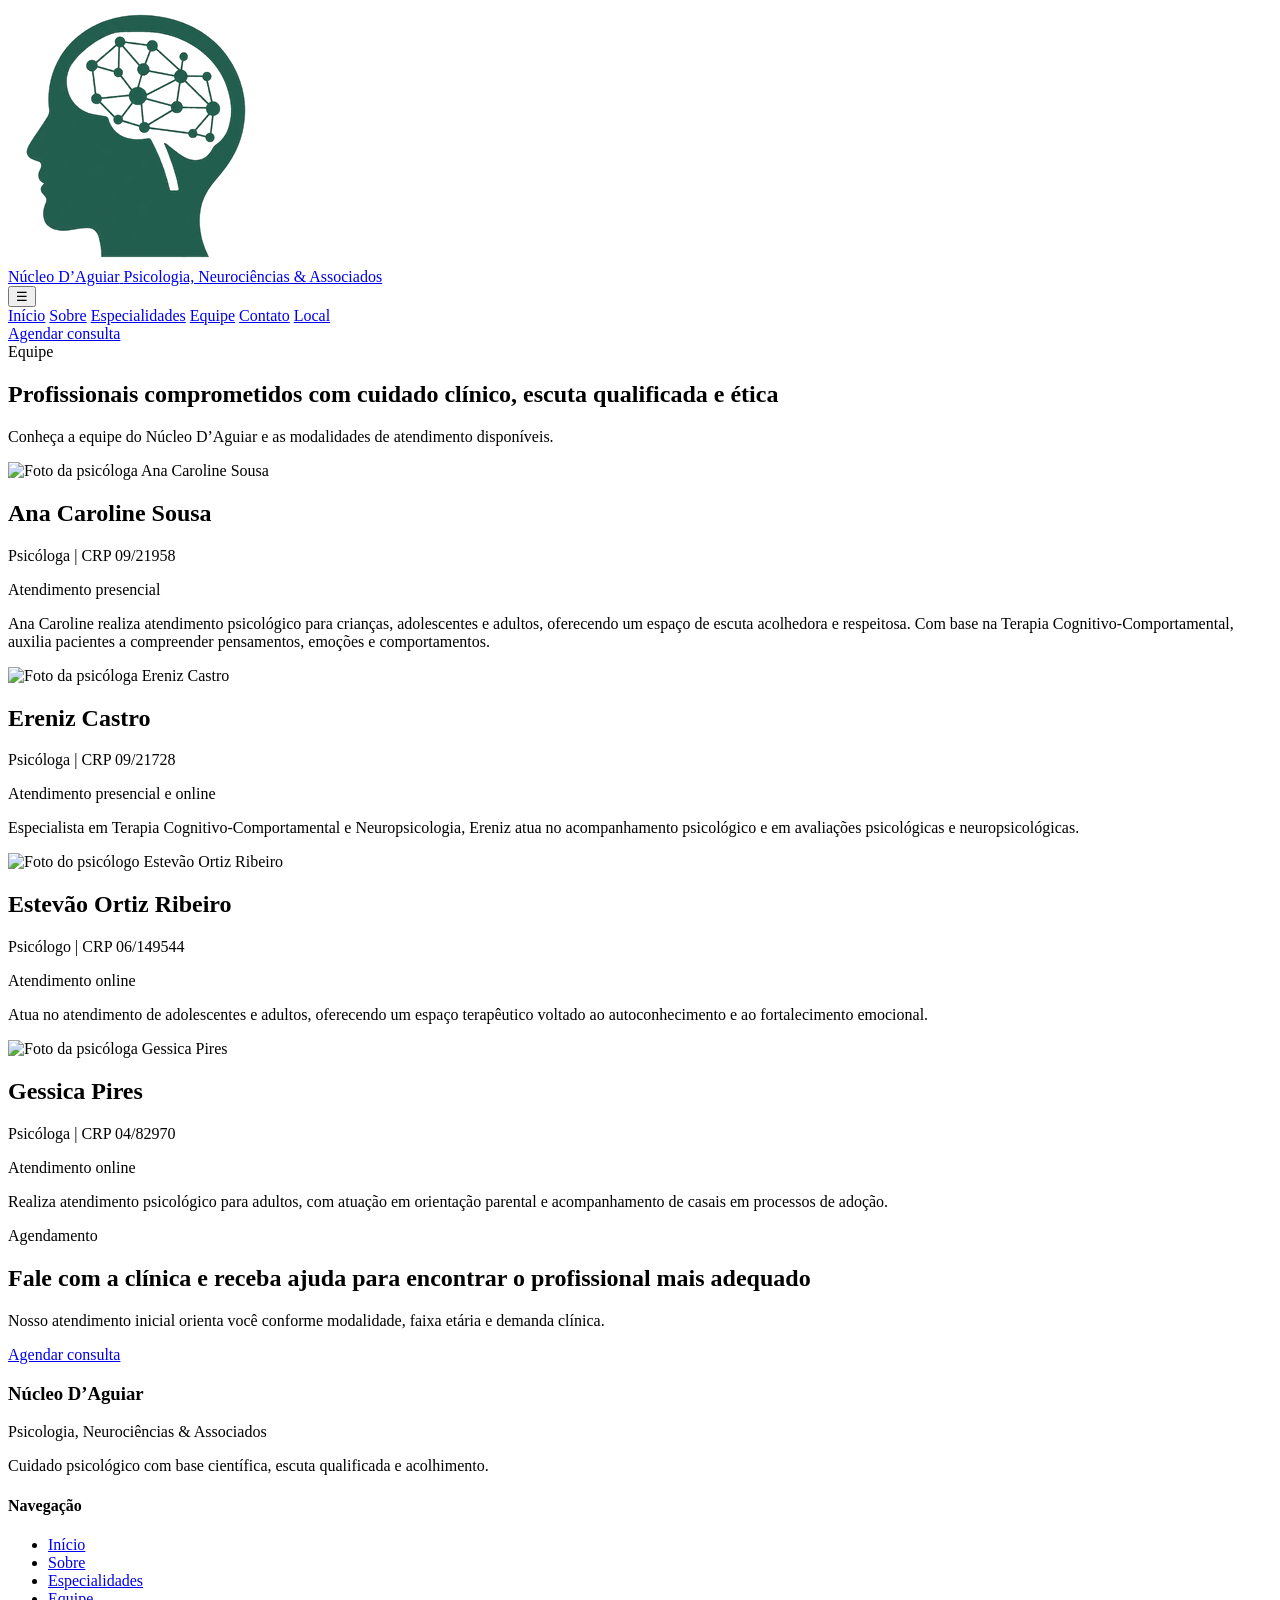
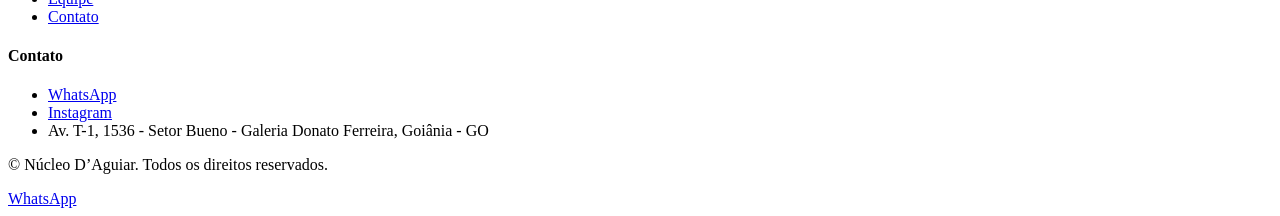
==== equipe.html @ 4cb81796 "Update equipe.html" ====
<!DOCTYPE html>
<html lang="pt-BR">
<head>
  <meta charset="UTF-8" />
  <meta name="viewport" content="width=device-width, initial-scale=1.0" />

  <title>Equipe | Núcleo D’Aguiar</title>
  <meta name="description" content="Conheça a equipe do Núcleo D’Aguiar: psicólogos com atendimento presencial e online em Goiânia." />
  <meta name="keywords" content="equipe psicologia Goiânia, psicólogos em Goiânia, psicóloga em Goiânia, atendimento psicológico presencial e online, Núcleo D’Aguiar" />
  <meta name="author" content="Núcleo D’Aguiar" />
  <meta name="robots" content="index, follow" />
  <meta name="theme-color" content="#1F4A43" />

  <link rel="canonical" href="https://nucleodaguiar.github.io/nucleo-daguiar-site/equipe.html" />

  <link rel="preconnect" href="https://fonts.googleapis.com" />
  <link rel="preconnect" href="https://fonts.gstatic.com" crossorigin />
  <link href="https://fonts.googleapis.com/css2?family=Cormorant+Garamond:wght@500;600;700&family=Inter:wght@300;400;500;600;700&display=swap" rel="stylesheet" />
  <link rel="stylesheet" href="assets/css/style.css" />

  <!-- Favicon principal -->
  <link rel="icon" href="favicon.ico" sizes="any" />
  <link rel="icon" type="image/png" sizes="32x32" href="assets/img/favicon_32.png" />
  <link rel="icon" type="image/png" sizes="16x16" href="assets/img/favicon_16.png" />
  <link rel="apple-touch-icon" href="assets/img/favicon_128.png" />

  <!-- Open Graph -->
  <meta property="og:type" content="website" />
  <meta property="og:title" content="Equipe | Núcleo D’Aguiar" />
  <meta property="og:description" content="Conheça a equipe do Núcleo D’Aguiar: psicólogos com atendimento presencial e online em Goiânia." />
  <meta property="og:url" content="https://nucleodaguiar.github.io/nucleo-daguiar-site/equipe.html" />
  <meta property="og:image" content="https://nucleodaguiar.github.io/nucleo-daguiar-site/assets/img/icone_header_256.png" />
  <meta property="og:locale" content="pt_BR" />

  <!-- Twitter -->
  <meta name="twitter:card" content="summary_large_image" />
  <meta name="twitter:title" content="Equipe | Núcleo D’Aguiar" />
  <meta name="twitter:description" content="Conheça a equipe do Núcleo D’Aguiar: psicólogos com atendimento presencial e online em Goiânia." />
  <meta name="twitter:image" content="https://nucleodaguiar.github.io/nucleo-daguiar-site/assets/img/icone_header_256.png" />
</head>
<body>
  <header class="site-header">
    <div class="container header-wrap">
      <a href="index.html" class="brand" aria-label="Página inicial do Núcleo D’Aguiar">
        <img src="assets/img/icone_header_256.png" alt="Ícone Núcleo D’Aguiar" class="brand-icon" />
        <div class="brand-text">
          <span class="brand-title">Núcleo D’Aguiar</span>
          <span class="brand-subtitle">Psicologia, Neurociências & Associados</span>
        </div>
      </a>

      <button class="menu-toggle" aria-label="Abrir menu" aria-expanded="false" aria-controls="menu-principal">☰</button>

      <nav class="main-nav" id="menu-principal">
        <a href="index.html">Início</a>
        <a href="sobre.html">Sobre</a>
        <a href="especialidades.html">Especialidades</a>
        <a href="equipe.html" class="active">Equipe</a>
        <a href="contato.html">Contato</a>
        <a href="local.html">Local</a>
      </nav>

      <a href="https://wa.me/5562991787997" target="_blank" rel="noopener noreferrer" class="btn btn-primary desktop-cta">Agendar consulta</a>
    </div>
  </header>

  <main>
    <section class="page-hero">
      <div class="container fade-up">
        <span class="eyebrow">Equipe</span>
        <h1>Profissionais comprometidos com cuidado clínico, escuta qualificada e ética</h1>
        <p>Conheça a equipe do Núcleo D’Aguiar e as modalidades de atendimento disponíveis.</p>
      </div>
    </section>

    <section class="page-section">
      <div class="container">
        <div class="cards-grid cards-2 team-full-grid fade-up">

          <article class="team-card">
            <img src="assets/img/ana-caroline.jpg" alt="Foto da psicóloga Ana Caroline Sousa" />
            <div class="team-card-content">
              <h2>Ana Caroline Sousa</h2>
              <p class="team-meta">Psicóloga | CRP 09/21958</p>
              <p class="team-badge">Atendimento presencial</p>
              <p>
                Ana Caroline realiza atendimento psicológico para crianças, adolescentes e adultos, oferecendo
                um espaço de escuta acolhedora e respeitosa. Com base na Terapia Cognitivo-Comportamental,
                auxilia pacientes a compreender pensamentos, emoções e comportamentos.
              </p>
            </div>
          </article>

          <article class="team-card">
            <img src="assets/img/ereniz.jpg" alt="Foto da psicóloga Ereniz Castro" />
            <div class="team-card-content">
              <h2>Ereniz Castro</h2>
              <p class="team-meta">Psicóloga | CRP 09/21728</p>
              <p class="team-badge">Atendimento presencial e online</p>
              <p>
                Especialista em Terapia Cognitivo-Comportamental e Neuropsicologia, Ereniz atua
                no acompanhamento psicológico e em avaliações psicológicas e neuropsicológicas.
              </p>
            </div>
          </article>

          <article class="team-card">
            <img src="assets/img/estevao.jpg" alt="Foto do psicólogo Estevão Ortiz Ribeiro" />
            <div class="team-card-content">
              <h2>Estevão Ortiz Ribeiro</h2>
              <p class="team-meta">Psicólogo | CRP 06/149544</p>
              <p class="team-badge">Atendimento online</p>
              <p>
                Atua no atendimento de adolescentes e adultos, oferecendo um espaço terapêutico
                voltado ao autoconhecimento e ao fortalecimento emocional.
              </p>
            </div>
          </article>

          <article class="team-card">
            <img src="assets/img/gessica.jpg" alt="Foto da psicóloga Gessica Pires" />
            <div class="team-card-content">
              <h2>Gessica Pires</h2>
              <p class="team-meta">Psicóloga | CRP 04/82970</p>
              <p class="team-badge">Atendimento online</p>
              <p>
                Realiza atendimento psicológico para adultos, com atuação em orientação parental
                e acompanhamento de casais em processos de adoção.
              </p>
            </div>
          </article>

        </div>
      </div>
    </section>

    <section class="cta-section">
      <div class="container cta-box fade-up">
        <div>
          <span class="eyebrow">Agendamento</span>
          <h2>Fale com a clínica e receba ajuda para encontrar o profissional mais adequado</h2>
          <p>Nosso atendimento inicial orienta você conforme modalidade, faixa etária e demanda clínica.</p>
        </div>
        <a href="https://wa.me/5562991787997" target="_blank" rel="noopener noreferrer" class="btn btn-primary">Agendar consulta</a>
      </div>
    </section>
  </main>

  <footer class="site-footer">
    <div class="container footer-grid">
      <div>
        <h3>Núcleo D’Aguiar</h3>
        <p>Psicologia, Neurociências & Associados</p>
        <p>Cuidado psicológico com base científica, escuta qualificada e acolhimento.</p>
      </div>

      <div>
        <h4>Navegação</h4>
        <ul>
          <li><a href="index.html">Início</a></li>
          <li><a href="sobre.html">Sobre</a></li>
          <li><a href="especialidades.html">Especialidades</a></li>
          <li><a href="equipe.html">Equipe</a></li>
          <li><a href="contato.html">Contato</a></li>
        </ul>
      </div>

      <div>
        <h4>Contato</h4>
        <ul>
          <li><a href="https://wa.me/5562991787997" target="_blank" rel="noopener noreferrer">WhatsApp</a></li>
          <li><a href="https://instagram.com/nucleo.daguiar" target="_blank" rel="noopener noreferrer">Instagram</a></li>
          <li>Av. T-1, 1536 - Setor Bueno - Galeria Donato Ferreira, Goiânia - GO</li>
        </ul>
      </div>
    </div>

    <div class="container footer-bottom">
      <p>© Núcleo D’Aguiar. Todos os direitos reservados.</p>
    </div>
  </footer>

  <a href="https://wa.me/5562991787997" target="_blank" rel="noopener noreferrer" class="floating-whatsapp" aria-label="Falar no WhatsApp">WhatsApp</a>

  <script src="assets/js/script.js"></script>
</body>
</html>
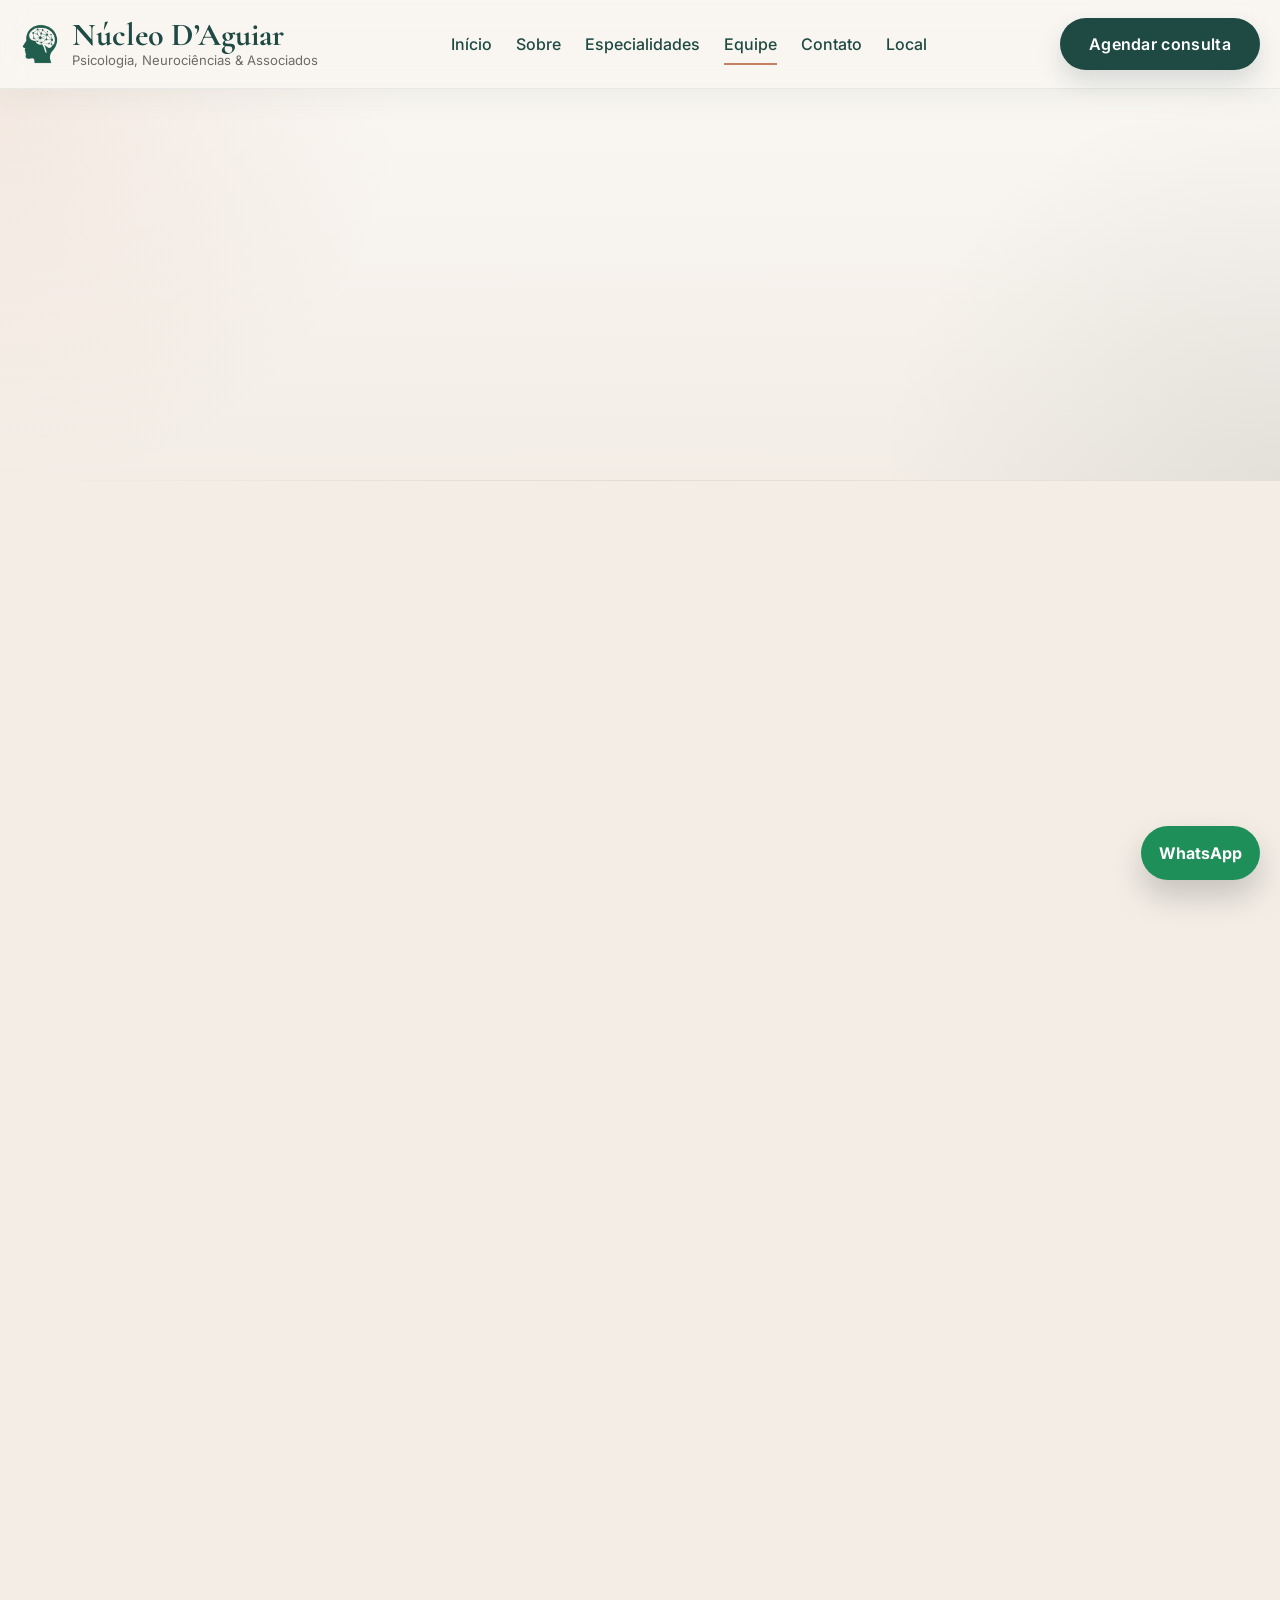
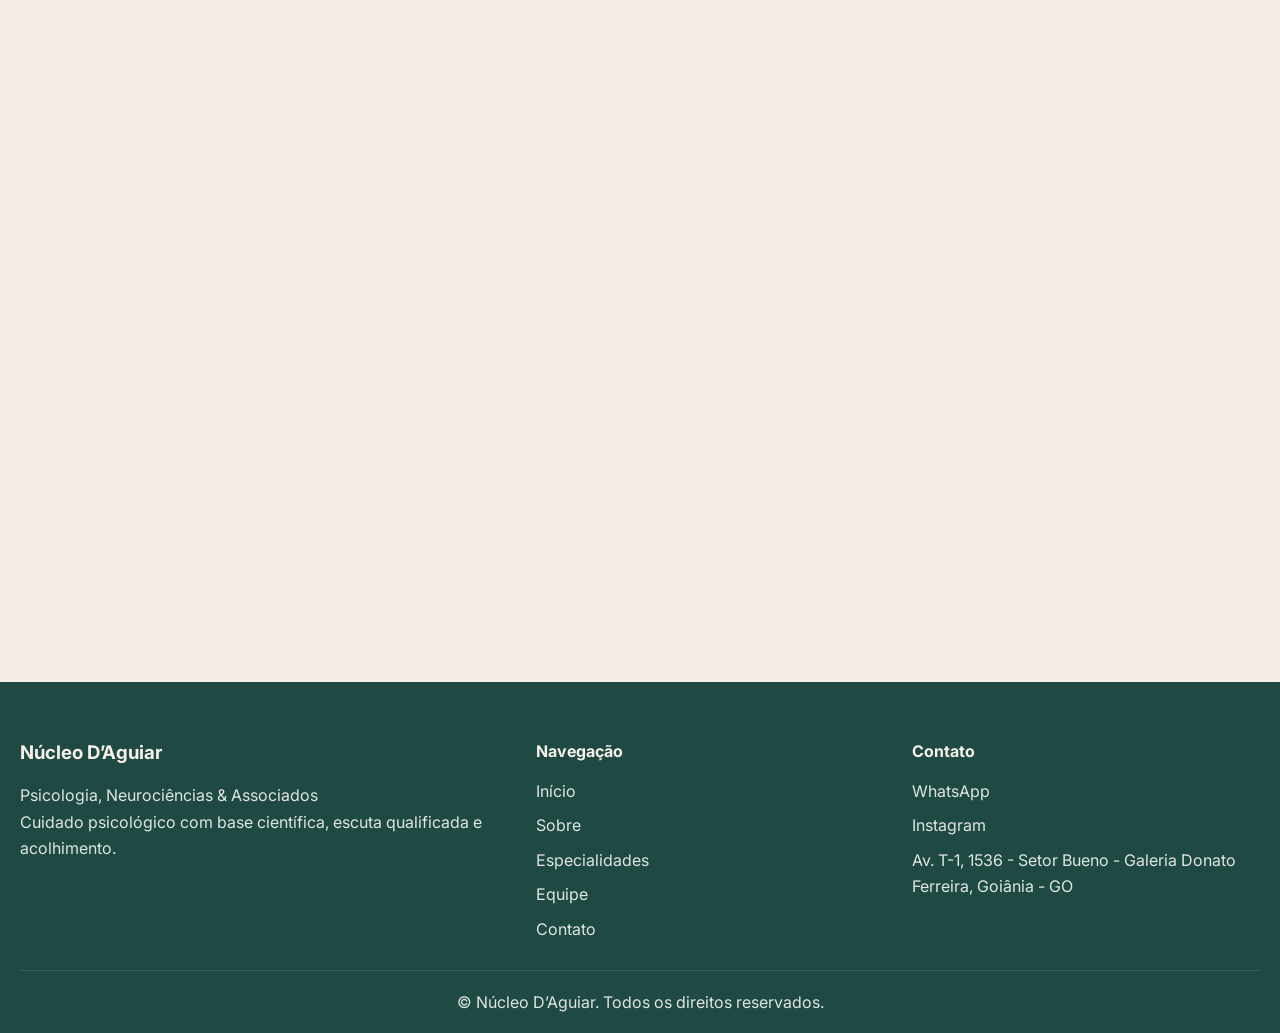
==== commit f5259448: "Update equipe.html" ====
--- a/equipe.html
+++ b/equipe.html
@@ -1,11 +1,12 @@
 <!DOCTYPE html>
 <html lang="pt-BR">
+
 <head>
   <meta charset="UTF-8" />
   <meta name="viewport" content="width=device-width, initial-scale=1.0" />
 
-  <title>Equipe | Núcleo D’Aguiar</title>
-  <meta name="description" content="Conheça a equipe do Núcleo D’Aguiar: psicólogos com atendimento presencial e online em Goiânia." />
+  <title>Equipe | Núcleo D’Aguiar – Psicologia em Goiânia</title>
+  <meta name="description" content="Conheça a equipe do Núcleo D’Aguiar: psicólogos com atendimento presencial e online em Goiânia, com cuidado clínico, escuta qualificada e base em evidências." />
   <meta name="keywords" content="equipe psicologia Goiânia, psicólogos em Goiânia, psicóloga em Goiânia, atendimento psicológico presencial e online, Núcleo D’Aguiar" />
   <meta name="author" content="Núcleo D’Aguiar" />
   <meta name="robots" content="index, follow" />
@@ -18,27 +19,317 @@
   <link href="https://fonts.googleapis.com/css2?family=Cormorant+Garamond:wght@500;600;700&family=Inter:wght@300;400;500;600;700&display=swap" rel="stylesheet" />
   <link rel="stylesheet" href="assets/css/style.css" />
 
-  <!-- Favicon principal -->
-  <link rel="icon" href="favicon.ico" sizes="any" />
-  <link rel="icon" type="image/png" sizes="32x32" href="assets/img/favicon_32.png" />
-  <link rel="icon" type="image/png" sizes="16x16" href="assets/img/favicon_16.png" />
-  <link rel="apple-touch-icon" href="assets/img/favicon_128.png" />
-
-  <!-- Open Graph -->
+  <link rel="icon" href="./favicon.ico" sizes="any" />
+  <link rel="icon" type="image/png" sizes="16x16" href="./assets/img/favicon_16.png" />
+  <link rel="icon" type="image/png" sizes="32x32" href="./assets/img/favicon_32.png" />
+  <link rel="apple-touch-icon" sizes="128x128" href="./assets/img/favicon_128.png" />
+
   <meta property="og:type" content="website" />
-  <meta property="og:title" content="Equipe | Núcleo D’Aguiar" />
-  <meta property="og:description" content="Conheça a equipe do Núcleo D’Aguiar: psicólogos com atendimento presencial e online em Goiânia." />
+  <meta property="og:locale" content="pt_BR" />
+  <meta property="og:site_name" content="Núcleo D’Aguiar" />
+  <meta property="og:title" content="Equipe | Núcleo D’Aguiar – Psicologia em Goiânia" />
+  <meta property="og:description" content="Conheça a equipe do Núcleo D’Aguiar e as modalidades de atendimento disponíveis em Goiânia." />
   <meta property="og:url" content="https://nucleodaguiar.github.io/nucleo-daguiar-site/equipe.html" />
   <meta property="og:image" content="https://nucleodaguiar.github.io/nucleo-daguiar-site/assets/img/icone_header_256.png" />
-  <meta property="og:locale" content="pt_BR" />
-
-  <!-- Twitter -->
+
   <meta name="twitter:card" content="summary_large_image" />
-  <meta name="twitter:title" content="Equipe | Núcleo D’Aguiar" />
-  <meta name="twitter:description" content="Conheça a equipe do Núcleo D’Aguiar: psicólogos com atendimento presencial e online em Goiânia." />
+  <meta name="twitter:title" content="Equipe | Núcleo D’Aguiar – Psicologia em Goiânia" />
+  <meta name="twitter:description" content="Conheça a equipe do Núcleo D’Aguiar e as modalidades de atendimento disponíveis." />
   <meta name="twitter:image" content="https://nucleodaguiar.github.io/nucleo-daguiar-site/assets/img/icone_header_256.png" />
+
+  <style>
+    .page-equipe .page-hero {
+      position: relative;
+      padding: 78px 0 38px;
+      background:
+        radial-gradient(circle at top left, rgba(196, 130, 98, 0.11) 0%, rgba(196, 130, 98, 0) 30%),
+        radial-gradient(circle at bottom right, rgba(31, 74, 67, 0.08) 0%, rgba(31, 74, 67, 0) 30%),
+        linear-gradient(180deg, rgba(250, 247, 243, 0.95), rgba(243, 237, 230, 0));
+      overflow: hidden;
+      text-align: center;
+    }
+
+    .page-equipe .page-hero::after {
+      content: "";
+      position: absolute;
+      inset: auto 0 0 0;
+      height: 1px;
+      background: linear-gradient(90deg, rgba(31, 74, 67, 0), rgba(31, 74, 67, 0.1), rgba(31, 74, 67, 0));
+    }
+
+    .page-equipe .page-hero .container {
+      max-width: 1180px;
+      position: relative;
+      z-index: 1;
+    }
+
+    .page-equipe .page-hero .eyebrow {
+      margin-bottom: 14px;
+    }
+
+    .hero-title {
+      max-width: 1140px;
+      margin: 0 auto 16px;
+      font-family: "Cormorant Garamond", serif;
+      font-size: clamp(42px, 4.3vw, 66px);
+      line-height: 1.08;
+      letter-spacing: -0.03em;
+      text-align: center;
+      color: #264f47;
+      text-wrap: balance;
+    }
+
+    .page-equipe .page-hero p {
+      max-width: 760px;
+      margin: 0 auto;
+      font-size: 18px;
+      line-height: 1.75;
+      color: rgba(47, 47, 47, 0.82);
+    }
+
+    .team-intro {
+      max-width: 900px;
+      margin: 0 auto 36px;
+      text-align: center;
+    }
+
+    .team-intro p {
+      color: #6f6a64;
+      line-height: 1.8;
+    }
+
+    .team-full-grid {
+      gap: 26px;
+    }
+
+    .page-equipe .team-card {
+      display: grid;
+      grid-template-columns: 260px 1fr;
+      min-height: 100%;
+      overflow: hidden;
+      background: linear-gradient(180deg, rgba(255, 255, 255, 0.985) 0%, rgba(248, 244, 238, 0.985) 100%);
+      border: 1px solid rgba(31, 74, 67, 0.10);
+      border-radius: 28px;
+      box-shadow: 0 18px 42px rgba(31, 74, 67, 0.08);
+      transition:
+        transform 0.34s ease,
+        box-shadow 0.34s ease,
+        border-color 0.34s ease;
+    }
+
+    .page-equipe .team-card:hover {
+      transform: translateY(-6px);
+      box-shadow: 0 26px 56px rgba(31, 74, 67, 0.12);
+      border-color: rgba(31, 74, 67, 0.16);
+    }
+
+    .page-equipe .team-card img {
+      width: 100%;
+      height: 100%;
+      min-height: 100%;
+      object-fit: cover;
+      background: #e9e1d9;
+    }
+
+    .page-equipe .team-card-content {
+      position: relative;
+      display: flex;
+      flex-direction: column;
+      justify-content: center;
+      padding: 34px 30px;
+      text-align: left;
+    }
+
+    .page-equipe .team-card-content::before {
+      content: "";
+      position: absolute;
+      top: 0;
+      left: 24px;
+      right: 24px;
+      height: 1px;
+      background: linear-gradient(90deg, rgba(196, 130, 98, 0), rgba(196, 130, 98, 0.42), rgba(196, 130, 98, 0));
+    }
+
+    .page-equipe .team-card-content h2 {
+      margin-bottom: 8px;
+      font-family: "Cormorant Garamond", serif;
+      font-size: clamp(2rem, 2.5vw, 2.6rem);
+      line-height: 1.05;
+      letter-spacing: -0.02em;
+      color: #264f47;
+    }
+
+    .page-equipe .team-meta {
+      margin-bottom: 14px;
+      color: #264f47;
+      font-size: 1rem;
+      font-weight: 700;
+    }
+
+    .page-equipe .team-badge {
+      display: inline-flex;
+      align-items: center;
+      width: fit-content;
+      margin-bottom: 18px;
+      padding: 10px 16px;
+      border-radius: 999px;
+      background: rgba(196, 130, 98, 0.12);
+      color: #c48262;
+      font-size: 0.92rem;
+      font-weight: 700;
+    }
+
+    .page-equipe .team-card-content p:last-child {
+      margin-bottom: 0;
+      color: #554f49;
+      line-height: 1.85;
+    }
+
+    .team-cta-note {
+      max-width: 820px;
+      margin: 28px auto 0;
+      padding: 16px 18px;
+      background: rgba(255, 255, 255, 0.72);
+      border: 1px solid rgba(31, 74, 67, 0.08);
+      border-radius: 18px;
+      color: #6b655f;
+      font-size: 15px;
+      line-height: 1.75;
+      text-align: center;
+      box-shadow: 0 10px 24px rgba(31, 74, 67, 0.05);
+    }
+
+    .cta-premium {
+      max-width: 940px;
+      margin: 0 auto;
+      padding: clamp(28px, 4vw, 44px);
+      background: linear-gradient(135deg, rgba(255, 255, 255, 0.94), rgba(250, 247, 243, 0.98));
+      border: 1px solid rgba(31, 74, 67, 0.08);
+      border-radius: 28px;
+      box-shadow: 0 22px 52px rgba(31, 74, 67, 0.08);
+      text-align: center;
+    }
+
+    .cta-premium h2 {
+      max-width: 16ch;
+      margin: 0 auto 12px;
+      font-family: "Cormorant Garamond", serif;
+      font-size: clamp(2rem, 2.8vw, 2.7rem);
+      line-height: 1.08;
+      letter-spacing: -0.02em;
+      color: #264f47;
+    }
+
+    .cta-premium p {
+      max-width: 660px;
+      margin: 0 auto 1.6rem;
+      color: #6f6a64;
+      line-height: 1.8;
+    }
+
+    .cta-premium-actions {
+      display: flex;
+      justify-content: center;
+      gap: 14px;
+      flex-wrap: wrap;
+    }
+
+    .btn-outline-soft {
+      display: inline-flex;
+      align-items: center;
+      justify-content: center;
+      padding: 14px 22px;
+      border: 1px solid rgba(31, 74, 67, 0.18);
+      border-radius: 999px;
+      background: rgba(255, 255, 255, 0.6);
+      color: #264f47;
+      font-weight: 600;
+      transition:
+        transform 0.28s ease,
+        background 0.28s ease,
+        border-color 0.28s ease;
+    }
+
+    .btn-outline-soft:hover {
+      transform: translateY(-2px);
+      background: rgba(255, 255, 255, 0.88);
+      border-color: rgba(31, 74, 67, 0.28);
+    }
+
+    @media (max-width: 1180px) {
+      .page-equipe .team-card {
+        grid-template-columns: 1fr;
+      }
+
+      .page-equipe .team-card img {
+        height: 360px;
+      }
+    }
+
+    @media (max-width: 768px) {
+      .page-equipe .page-hero {
+        padding: 54px 0 24px;
+      }
+
+      .hero-title {
+        max-width: 95%;
+        font-size: 34px;
+        line-height: 1.16;
+      }
+
+      .page-equipe .page-hero p {
+        max-width: 92%;
+        font-size: 16px;
+      }
+
+      .page-equipe .team-card img {
+        height: 300px;
+      }
+
+      .page-equipe .team-card-content {
+        padding: 26px 20px;
+      }
+
+      .page-equipe .team-card-content h2 {
+        font-size: 2rem;
+      }
+
+      .cta-premium {
+        padding: 24px 18px;
+        border-radius: 22px;
+      }
+
+      .cta-premium-actions {
+        flex-direction: column;
+      }
+
+      .cta-premium-actions .btn,
+      .cta-premium-actions .btn-outline-soft {
+        width: 100%;
+      }
+    }
+  </style>
+
+  <script type="application/ld+json">
+  {
+    "@context": "https://schema.org",
+    "@type": "MedicalBusiness",
+    "name": "Núcleo D’Aguiar – Psicologia, Neurociências & Associados",
+    "url": "https://nucleodaguiar.github.io/nucleo-daguiar-site/equipe.html",
+    "image": "https://nucleodaguiar.github.io/nucleo-daguiar-site/assets/img/icone_header_256.png",
+    "telephone": "+55 62 99178-7997",
+    "address": {
+      "@type": "PostalAddress",
+      "streetAddress": "Av. T-1, 1536 - Setor Bueno - Galeria Donato Ferreira",
+      "addressLocality": "Goiânia",
+      "addressRegion": "GO",
+      "addressCountry": "BR"
+    }
+  }
+  </script>
 </head>
-<body>
+
+<body class="page-equipe">
   <header class="site-header">
     <div class="container header-wrap">
       <a href="index.html" class="brand" aria-label="Página inicial do Núcleo D’Aguiar">
@@ -68,14 +359,27 @@
     <section class="page-hero">
       <div class="container fade-up">
         <span class="eyebrow">Equipe</span>
-        <h1>Profissionais comprometidos com cuidado clínico, escuta qualificada e ética</h1>
-        <p>Conheça a equipe do Núcleo D’Aguiar e as modalidades de atendimento disponíveis.</p>
+
+        <h1 class="hero-title">
+          Profissionais comprometidos com cuidado clínico, escuta qualificada e ética
+        </h1>
+
+        <p>
+          Conheça a equipe do Núcleo D’Aguiar e as modalidades de atendimento disponíveis, com atuação voltada ao acolhimento, à responsabilidade técnica e ao cuidado baseado em evidências.
+        </p>
       </div>
     </section>
 
     <section class="page-section">
-      <div class="container">
-        <div class="cards-grid cards-2 team-full-grid fade-up">
+      <div class="container fade-up">
+
+        <div class="team-intro">
+          <p>
+            Nossa equipe é formada por profissionais cuidadosamente selecionados para oferecer atendimento psicológico com seriedade, sensibilidade clínica e respeito à singularidade de cada paciente.
+          </p>
+        </div>
+
+        <div class="cards-grid cards-2 team-full-grid">
 
           <article class="team-card">
             <img src="assets/img/ana-caroline.jpg" alt="Foto da psicóloga Ana Caroline Sousa" />
@@ -84,9 +388,7 @@
               <p class="team-meta">Psicóloga | CRP 09/21958</p>
               <p class="team-badge">Atendimento presencial</p>
               <p>
-                Ana Caroline realiza atendimento psicológico para crianças, adolescentes e adultos, oferecendo
-                um espaço de escuta acolhedora e respeitosa. Com base na Terapia Cognitivo-Comportamental,
-                auxilia pacientes a compreender pensamentos, emoções e comportamentos.
+                Ana Caroline realiza atendimento psicológico para crianças, adolescentes e adultos, oferecendo um espaço de escuta acolhedora e respeitosa. Com base na Terapia Cognitivo-Comportamental, auxilia pacientes a compreender pensamentos, emoções e comportamentos.
               </p>
             </div>
           </article>
@@ -98,8 +400,7 @@
               <p class="team-meta">Psicóloga | CRP 09/21728</p>
               <p class="team-badge">Atendimento presencial e online</p>
               <p>
-                Especialista em Terapia Cognitivo-Comportamental e Neuropsicologia, Ereniz atua
-                no acompanhamento psicológico e em avaliações psicológicas e neuropsicológicas.
+                Especialista em Terapia Cognitivo-Comportamental e Neuropsicologia, Ereniz atua no acompanhamento psicológico e em avaliações psicológicas e neuropsicológicas.
               </p>
             </div>
           </article>
@@ -111,8 +412,7 @@
               <p class="team-meta">Psicólogo | CRP 06/149544</p>
               <p class="team-badge">Atendimento online</p>
               <p>
-                Atua no atendimento de adolescentes e adultos, oferecendo um espaço terapêutico
-                voltado ao autoconhecimento e ao fortalecimento emocional.
+                Atua no atendimento de adolescentes e adultos, oferecendo um espaço terapêutico voltado ao autoconhecimento e ao fortalecimento emocional.
               </p>
             </div>
           </article>
@@ -124,24 +424,34 @@
               <p class="team-meta">Psicóloga | CRP 04/82970</p>
               <p class="team-badge">Atendimento online</p>
               <p>
-                Realiza atendimento psicológico para adultos, com atuação em orientação parental
-                e acompanhamento de casais em processos de adoção.
+                Realiza atendimento psicológico para adultos, com atuação em orientação parental e acompanhamento de casais em processos de adoção.
               </p>
             </div>
           </article>
 
         </div>
+
+        <div class="team-cta-note">
+          Caso tenha dúvidas sobre qual profissional é o mais indicado para sua demanda, a clínica pode orientar o encaminhamento inicial conforme faixa etária, modalidade de atendimento e objetivo clínico.
+        </div>
+
       </div>
     </section>
 
     <section class="cta-section">
-      <div class="container cta-box fade-up">
-        <div>
+      <div class="container">
+        <div class="cta-premium fade-up">
           <span class="eyebrow">Agendamento</span>
-          <h2>Fale com a clínica e receba ajuda para encontrar o profissional mais adequado</h2>
-          <p>Nosso atendimento inicial orienta você conforme modalidade, faixa etária e demanda clínica.</p>
+          <h2>Fale com a clínica e encontre o profissional mais adequado</h2>
+          <p>
+            Nosso atendimento inicial orienta você conforme modalidade, faixa etária e demanda clínica, facilitando um encaminhamento mais assertivo.
+          </p>
+
+          <div class="cta-premium-actions">
+            <a href="https://wa.me/5562991787997" target="_blank" rel="noopener noreferrer" class="btn btn-primary">Agendar consulta</a>
+            <a href="contato.html" class="btn-outline-soft">Ver formas de contato</a>
+          </div>
         </div>
-        <a href="https://wa.me/5562991787997" target="_blank" rel="noopener noreferrer" class="btn btn-primary">Agendar consulta</a>
       </div>
     </section>
   </main>
@@ -184,4 +494,5 @@
 
   <script src="assets/js/script.js"></script>
 </body>
+
 </html>
--- a/assets/css/style.css
+++ b/assets/css/style.css
@@ -0,0 +1,1432 @@
+:root {
+  --bg: #f3ede6;
+  --bg-soft: #faf7f3;
+  --white: #ffffff;
+  --text: #2f2f2f;
+  --muted: #6f6a64;
+  --primary: #1f4a43;
+  --accent: #c48262;
+  --border: rgba(31, 74, 67, 0.1);
+  --shadow: 0 18px 40px rgba(42, 36, 30, 0.08);
+  --shadow-soft: 0 12px 28px rgba(42, 36, 30, 0.06);
+  --shadow-strong: 0 24px 60px rgba(42, 36, 30, 0.12);
+  --radius: 22px;
+  --container: 1240px;
+  --transition: 0.28s ease;
+}
+
+* {
+  box-sizing: border-box;
+  margin: 0;
+  padding: 0;
+}
+
+html {
+  scroll-behavior: smooth;
+}
+
+body {
+  background: var(--bg);
+  color: var(--text);
+  font-family: "Inter", sans-serif;
+  line-height: 1.65;
+  overflow-x: hidden;
+}
+
+img {
+  display: block;
+  max-width: 100%;
+}
+
+a {
+  color: inherit;
+  text-decoration: none;
+}
+
+ul {
+  list-style: none;
+}
+
+.container {
+  width: min(100% - 40px, var(--container));
+  margin: 0 auto;
+}
+
+/* HEADER */
+
+.site-header {
+  position: sticky;
+  top: 0;
+  z-index: 999;
+  background: rgba(250, 247, 243, 0.92);
+  border-bottom: 1px solid rgba(31, 74, 67, 0.08);
+  box-shadow: 0 10px 30px rgba(31, 74, 67, 0.05);
+  backdrop-filter: blur(14px);
+  -webkit-backdrop-filter: blur(14px);
+}
+
+.header-wrap {
+  display: flex;
+  align-items: center;
+  justify-content: space-between;
+  gap: 20px;
+  min-height: 88px;
+}
+
+.brand {
+  display: flex;
+  align-items: center;
+  gap: 12px;
+}
+
+.brand-icon {
+  width: auto;
+  height: 40px;
+  object-fit: contain;
+  flex-shrink: 0;
+}
+
+.brand-text {
+  display: flex;
+  flex-direction: column;
+  justify-content: center;
+  line-height: 1.05;
+}
+
+.brand-title {
+  font-family: "Cormorant Garamond", serif;
+  font-size: 2rem;
+  line-height: 1;
+  color: var(--primary);
+  font-weight: 700;
+}
+
+.brand-subtitle {
+  margin-top: 2px;
+  font-size: 0.82rem;
+  line-height: 1.2;
+  color: var(--muted);
+}
+
+.main-nav {
+  display: flex;
+  align-items: center;
+  gap: 24px;
+}
+
+.main-nav a {
+  position: relative;
+  color: var(--primary);
+  font-weight: 500;
+}
+
+.main-nav a.active::after,
+.main-nav a:hover::after {
+  content: "";
+  position: absolute;
+  left: 0;
+  bottom: -8px;
+  width: 100%;
+  height: 2px;
+  background: var(--accent);
+}
+
+.menu-toggle {
+  display: none;
+  border: none;
+  background: none;
+  font-size: 1.6rem;
+  color: var(--primary);
+  cursor: pointer;
+}
+
+/* BUTTONS */
+
+.btn {
+  display: inline-flex;
+  align-items: center;
+  justify-content: center;
+  gap: 8px;
+  padding: 14px 22px;
+  border: 1px solid transparent;
+  border-radius: 999px;
+  font-weight: 600;
+  transition: var(--transition);
+}
+
+.btn-primary {
+  background: var(--primary);
+  color: #fff;
+  box-shadow: 0 12px 24px rgba(31, 74, 67, 0.16);
+}
+
+.btn-primary:hover {
+  transform: translateY(-2px);
+  box-shadow: 0 16px 30px rgba(31, 74, 67, 0.22);
+}
+
+.btn-secondary {
+  background: rgba(255, 255, 255, 0.55);
+  color: var(--primary);
+  border: 1px solid rgba(31, 74, 67, 0.18);
+  backdrop-filter: blur(8px);
+  -webkit-backdrop-filter: blur(8px);
+}
+
+.btn-secondary:hover {
+  background: rgba(255, 255, 255, 0.82);
+}
+
+.desktop-cta {
+  padding: 12px 28px;
+  letter-spacing: 0.02em;
+}
+
+/* TYPOGRAPHY */
+
+.eyebrow {
+  display: block;
+  margin-bottom: 18px;
+  padding-left: 0;
+  font-family: "Inter", sans-serif;
+  font-size: 13px;
+  font-weight: 600;
+  letter-spacing: 2px;
+  text-transform: uppercase;
+  color: #c47a4f;
+}
+
+.hero-copy h1,
+.page-hero h1,
+.section-heading h2,
+.section-copy h2,
+.cta-box h2,
+.specialty-head h2,
+.team-card-content h2,
+.content-card h2 {
+  font-family: "Cormorant Garamond", serif;
+  color: var(--primary);
+  line-height: 1.06;
+  letter-spacing: -0.02em;
+  text-wrap: balance;
+}
+
+/* HERO HOME */
+
+.hero-home {
+  position: relative;
+  overflow: hidden;
+  padding: 56px 0 48px;
+}
+
+.hero-home::before {
+  content: "";
+  position: absolute;
+  top: -180px;
+  left: -120px;
+  width: 520px;
+  height: 520px;
+  border-radius: 50%;
+  background: radial-gradient(circle, rgba(196, 130, 98, 0.12) 0%, rgba(196, 130, 98, 0) 70%);
+  pointer-events: none;
+}
+
+.hero-home::after {
+  content: "";
+  position: absolute;
+  right: -120px;
+  bottom: -180px;
+  width: 420px;
+  height: 420px;
+  border-radius: 50%;
+  background: radial-gradient(circle, rgba(31, 74, 67, 0.08) 0%, rgba(31, 74, 67, 0) 70%);
+  pointer-events: none;
+}
+
+.hero-grid {
+  position: relative;
+  z-index: 1;
+  display: grid;
+  grid-template-columns: minmax(560px, 1fr) minmax(460px, 580px);
+  gap: 72px;
+  align-items: center;
+}
+
+.hero-copy {
+  max-width: 620px;
+  margin-inline: auto;
+  text-align: center;
+}
+
+.hero-copy h1 {
+  max-width: 18ch;
+  margin: 0 auto 18px;
+  font-size: clamp(48px, 4.2vw, 68px);
+  line-height: 1.08;
+  letter-spacing: -0.025em;
+  font-weight: 600;
+}
+
+.hero-copy p {
+  max-width: 36ch;
+  margin: 0 auto 24px;
+  font-size: 1.08rem;
+  color: var(--muted);
+}
+
+.hero-mini-highlights {
+  display: flex;
+  flex-wrap: wrap;
+  justify-content: center;
+  gap: 12px;
+  margin-top: 20px;
+}
+
+.hero-mini-highlights span {
+  display: inline-flex;
+  align-items: center;
+  justify-content: center;
+  padding: 10px 16px;
+  border: 1px solid rgba(31, 74, 67, 0.08);
+  border-radius: 999px;
+  background: rgba(255, 255, 255, 0.72);
+  color: var(--primary);
+  font-size: 0.92rem;
+  font-weight: 600;
+  box-shadow: 0 8px 22px rgba(0, 0, 0, 0.04);
+}
+
+.hero-card {
+  position: relative;
+  padding: 20px;
+  background: linear-gradient(180deg, rgba(255, 255, 255, 0.82), rgba(255, 255, 255, 0.97));
+  border: 1px solid rgba(31, 74, 67, 0.08);
+  border-radius: 34px;
+  box-shadow: var(--shadow-strong);
+  transition: transform 0.35s ease, box-shadow 0.35s ease;
+}
+
+.hero-card:hover {
+  transform: translateY(-4px);
+  box-shadow: 0 30px 70px rgba(42, 36, 30, 0.14);
+}
+
+.hero-carousel-track {
+  position: relative;
+  min-height: 560px;
+  overflow: hidden;
+  border-radius: 26px;
+  background: #efe9e2;
+}
+
+.hero-carousel-track::after {
+  content: "";
+  position: absolute;
+  inset: 0;
+  z-index: 2;
+  background: linear-gradient(to top, rgba(0, 0, 0, 0.16), rgba(0, 0, 0, 0) 42%);
+  pointer-events: none;
+}
+
+.carousel-image {
+  position: absolute;
+  inset: 0;
+  width: 100%;
+  height: 100%;
+  object-fit: cover;
+  object-position: center;
+  opacity: 0;
+  transform: scale(1.03);
+  transition: opacity 0.9s ease, transform 5s ease;
+}
+
+.carousel-image.active {
+  z-index: 1;
+  opacity: 1;
+  transform: scale(1);
+}
+
+.carousel-btn {
+  position: absolute;
+  top: 50%;
+  z-index: 4;
+  width: 52px;
+  height: 52px;
+  border: none;
+  border-radius: 999px;
+  background: rgba(31, 74, 67, 0.86);
+  color: #fff;
+  font-size: 1.8rem;
+  line-height: 1;
+  cursor: pointer;
+  transform: translateY(-50%);
+  box-shadow: 0 14px 28px rgba(0, 0, 0, 0.18);
+  transition: transform 0.22s ease, background 0.22s ease, box-shadow 0.22s ease;
+}
+
+.carousel-btn:hover {
+  transform: translateY(-50%) scale(1.08);
+  background: var(--primary);
+  box-shadow: 0 18px 34px rgba(0, 0, 0, 0.22);
+}
+
+.carousel-btn.prev {
+  left: 24px;
+}
+
+.carousel-btn.next {
+  right: 24px;
+}
+
+.carousel-dots {
+  position: absolute;
+  left: 50%;
+  bottom: 22px;
+  z-index: 4;
+  display: flex;
+  gap: 10px;
+  transform: translateX(-50%);
+}
+
+.carousel-dot {
+  width: 11px;
+  height: 11px;
+  border: none;
+  border-radius: 50%;
+  background: rgba(255, 255, 255, 0.48);
+  box-shadow: 0 2px 10px rgba(0, 0, 0, 0.1);
+  cursor: pointer;
+  transition: transform 0.2s ease, background 0.2s ease;
+}
+
+.carousel-dot.active {
+  background: #fff;
+  transform: scale(1.18);
+}
+
+/* PAGE HERO */
+
+.page-hero {
+  padding: 68px 0 24px;
+  background: linear-gradient(180deg, rgba(250, 247, 243, 0.94), rgba(243, 237, 230, 0));
+  text-align: center;
+}
+
+.page-hero .container {
+  max-width: 1100px;
+  text-align: center;
+}
+
+.page-hero h1 {
+  max-width: 980px;
+  width: 100%;
+  margin: 0 auto 14px;
+  font-size: clamp(2.8rem, 4.6vw, 4.4rem);
+  line-height: 1.12;
+  letter-spacing: -0.02em;
+  text-wrap: unset;
+}
+
+.page-hero p {
+  max-width: 650px;
+  margin: 20px auto 0;
+  color: var(--muted);
+  font-size: 18px;
+  opacity: 0.85;
+}
+
+.hero-title {
+  max-width: 980px;
+  margin: auto;
+  font-family: "Cormorant Garamond", serif;
+  font-size: clamp(40px, 4.2vw, 60px);
+  line-height: 1.15;
+  letter-spacing: -0.02em;
+  text-align: center;
+  color: #264f47;
+}
+
+/* SECTIONS */
+
+.trust-section,
+.about-preview,
+.specialties-preview,
+.modalidades-section,
+.team-preview,
+.steps-section,
+.contact-preview,
+.page-section,
+.cta-section {
+  padding: 64px 0;
+}
+
+.section-heading {
+  max-width: 980px;
+  margin: 0 auto 28px;
+  text-align: center;
+}
+
+.section-heading h2 {
+  max-width: 18ch;
+  margin: 0 auto;
+  font-size: clamp(2rem, 2.8vw, 2.7rem);
+}
+
+/* GRIDS */
+
+.cards-grid {
+  display: grid;
+  gap: 24px;
+  align-items: stretch;
+}
+
+.cards-2 {
+  grid-template-columns: repeat(2, minmax(0, 1fr));
+}
+
+.cards-3 {
+  grid-template-columns: repeat(3, minmax(0, 1fr));
+}
+
+.cards-4 {
+  grid-template-columns: repeat(4, minmax(0, 1fr));
+}
+
+/* CARDS */
+
+.feature-card,
+.service-card,
+.mode-card,
+.step-card,
+.info-card,
+.mini-info-card,
+.content-card,
+.team-card,
+.team-mini-card {
+  background: rgba(255, 255, 255, 0.88);
+  border: 1px solid rgba(31, 74, 67, 0.08);
+  border-radius: var(--radius);
+  box-shadow: 0 18px 38px rgba(42, 36, 30, 0.08);
+  transition:
+    transform 0.28s ease,
+    box-shadow 0.28s ease,
+    border-color 0.28s ease,
+    background 0.28s ease;
+}
+
+.feature-card:hover,
+.service-card:hover,
+.mode-card:hover,
+.step-card:hover,
+.info-card:hover,
+.mini-info-card:hover,
+.content-card:hover,
+.team-card:hover,
+.team-mini-card:hover {
+  transform: translateY(-6px);
+  box-shadow: 0 24px 50px rgba(42, 36, 30, 0.12);
+  border-color: rgba(31, 74, 67, 0.16);
+  background: rgba(255, 255, 255, 0.96);
+}
+
+.feature-card,
+.service-card,
+.mode-card,
+.step-card,
+.info-card,
+.mini-info-card,
+.content-card {
+  padding: 28px;
+}
+
+.feature-card h3,
+.service-card h3,
+.mode-card h3,
+.step-card h3,
+.info-card h3,
+.mini-info-card h3 {
+  margin-bottom: 12px;
+  color: var(--primary);
+  font-size: 1.18rem;
+}
+
+.feature-card p,
+.service-card p,
+.mode-card p,
+.step-card p,
+.info-card p,
+.mini-info-card p,
+.content-card p {
+  color: var(--muted);
+}
+
+.feature-icon {
+  margin-bottom: 14px;
+  color: var(--accent);
+  font-size: 1.4rem;
+}
+
+.service-card a {
+  display: inline-block;
+  margin-top: 16px;
+  color: var(--primary);
+  font-weight: 700;
+}
+
+/* SPLIT */
+
+.split-section {
+  display: grid;
+  grid-template-columns: 1fr 1fr;
+  gap: 60px;
+  align-items: flex-start;
+}
+
+.section-copy {
+  max-width: 560px;
+  padding-left: 0;
+}
+
+.section-copy h2 {
+  margin-top: 0;
+  margin-bottom: 18px;
+  font-size: clamp(2rem, 2.8vw, 2.7rem);
+  text-align: center;
+}
+
+.section-copy p {
+  margin-top: 18px;
+  margin-bottom: 16px;
+  color: var(--muted);
+  text-align: center;
+}
+
+.section-copy .btn {
+  margin-inline: auto;
+}
+
+.section-copy .eyebrow,
+.page-hero .eyebrow,
+.split-section .eyebrow {
+  margin-left: 0;
+}
+
+.split-section .section-copy .eyebrow {
+  display: block;
+  margin-left: auto;
+  margin-right: auto;
+  text-align: center;
+}
+
+.highlight-box {
+  width: 100%;
+  padding: 28px;
+  background: rgba(255, 255, 255, 0.84);
+  border: 1px solid var(--border);
+  border-radius: 28px;
+  box-shadow: var(--shadow);
+}
+
+.highlight-item + .highlight-item {
+  margin-top: 18px;
+  padding-top: 18px;
+  border-top: 1px solid rgba(31, 74, 67, 0.1);
+}
+
+.highlight-item strong {
+  display: block;
+  margin-bottom: 4px;
+  color: var(--primary);
+  font-size: 1.08rem;
+}
+
+.highlight-item span {
+  color: var(--muted);
+}
+
+/* TEAM HOME */
+
+.team-mini-card {
+  display: flex;
+  flex-direction: column;
+  justify-content: flex-start;
+  min-height: 100%;
+  padding: 22px 18px;
+  text-align: center;
+}
+
+.team-mini-card img {
+  width: 110px;
+  height: 110px;
+  margin: 0 auto 16px;
+  border: 4px solid rgba(196, 130, 98, 0.18);
+  border-radius: 50%;
+  object-fit: cover;
+  transition: transform 0.35s ease, box-shadow 0.35s ease;
+}
+
+.team-mini-card:hover img {
+  transform: scale(1.05);
+  box-shadow: 0 16px 28px rgba(42, 36, 30, 0.12);
+}
+
+.team-mini-card h3 {
+  margin-bottom: 8px;
+  color: var(--primary);
+  font-size: 1.05rem;
+  line-height: 1.35;
+}
+
+.team-mini-card p {
+  color: var(--muted);
+  font-size: 0.95rem;
+  line-height: 1.45;
+}
+
+.section-cta.center {
+  margin-top: 28px;
+  text-align: center;
+}
+
+/* STEPS */
+
+.step-card {
+  display: flex;
+  flex-direction: column;
+  justify-content: flex-start;
+  min-height: 100%;
+}
+
+.step-number {
+  display: inline-flex;
+  align-items: center;
+  justify-content: center;
+  width: 54px;
+  height: 54px;
+  margin-bottom: 16px;
+  border-radius: 50%;
+  background: rgba(196, 130, 98, 0.14);
+  color: var(--accent);
+  font-weight: 700;
+}
+
+/* CONTACT */
+
+.contact-list p {
+  margin-bottom: 10px;
+}
+
+.contact-list a {
+  color: var(--primary);
+  font-weight: 600;
+}
+
+/* MAP */
+
+.hero-actions {
+  display: flex;
+  align-items: center;
+  justify-content: center;
+  margin-top: 8px;
+}
+
+.map-box {
+  width: 100%;
+  overflow: hidden;
+  border-radius: 24px;
+  box-shadow: 0 20px 40px rgba(0, 0, 0, 0.12);
+  transition: transform 0.3s ease, box-shadow 0.3s ease;
+}
+
+.map-box:hover {
+  transform: translateY(-4px);
+  box-shadow: 0 28px 58px rgba(0, 0, 0, 0.16);
+}
+
+.map-box iframe {
+  width: 100%;
+  height: 420px;
+  border: 0;
+}
+
+/* INTERNAL */
+
+.styled-list {
+  padding-left: 18px;
+}
+
+.styled-list li {
+  position: relative;
+  margin-bottom: 10px;
+  padding-left: 12px;
+  color: var(--muted);
+}
+
+.styled-list li::before {
+  content: "•";
+  position: absolute;
+  left: -8px;
+  color: var(--accent);
+  font-weight: 700;
+}
+
+.team-card {
+  display: grid;
+  grid-template-columns: 220px 1fr;
+  overflow: hidden;
+}
+
+.team-card img {
+  width: 100%;
+  height: 100%;
+  min-height: 100%;
+  object-fit: cover;
+  transition: transform 0.45s ease;
+}
+
+.team-card:hover img {
+  transform: scale(1.03);
+}
+
+.team-card-content {
+  display: flex;
+  flex-direction: column;
+  justify-content: center;
+  padding: 24px;
+}
+
+.team-card-content h2 {
+  margin-bottom: 8px;
+  font-size: clamp(1.65rem, 2vw, 1.95rem);
+}
+
+.team-meta {
+  margin-bottom: 10px;
+  color: var(--primary);
+  font-weight: 600;
+}
+
+.team-badge {
+  display: inline-block;
+  margin-bottom: 16px;
+  padding: 8px 14px;
+  border-radius: 999px;
+  background: rgba(196, 130, 98, 0.12);
+  color: var(--accent);
+  font-size: 0.9rem;
+  font-weight: 700;
+}
+
+.team-card-content .btn {
+  align-self: flex-start;
+  margin-top: 8px;
+}
+
+/* CTA */
+
+.cta-box {
+  display: grid;
+  grid-template-columns: 1fr auto;
+  align-items: center;
+  gap: 28px;
+  padding: 32px;
+  background: linear-gradient(135deg, rgba(255, 255, 255, 0.92), rgba(250, 247, 243, 0.98));
+  border: 1px solid rgba(31, 74, 67, 0.08);
+  border-radius: 30px;
+  box-shadow: 0 22px 50px rgba(42, 36, 30, 0.1);
+  text-align: center;
+}
+
+.cta-box > div {
+  max-width: 900px;
+  margin: 0 auto;
+}
+
+.cta-box h2 {
+  max-width: 18ch;
+  margin-inline: auto;
+  margin-bottom: 10px;
+  font-size: clamp(1.9rem, 2.8vw, 2.45rem);
+}
+
+.cta-box p {
+  max-width: 52ch;
+  margin-inline: auto;
+  color: var(--muted);
+}
+
+.cta-box .btn {
+  justify-self: end;
+}
+
+/* FOOTER */
+
+.site-footer {
+  margin-top: 32px;
+  padding: 56px 0 18px;
+  background: var(--primary);
+  color: #f6f1ea;
+}
+
+.footer-grid {
+  display: grid;
+  grid-template-columns: 1.4fr 1fr 1fr;
+  gap: 28px;
+}
+
+.site-footer h3,
+.site-footer h4 {
+  margin-bottom: 14px;
+}
+
+.site-footer p,
+.site-footer li,
+.site-footer a {
+  color: rgba(255, 255, 255, 0.86);
+}
+
+.site-footer li + li {
+  margin-top: 8px;
+}
+
+.footer-bottom {
+  margin-top: 28px;
+  padding-top: 18px;
+  border-top: 1px solid rgba(255, 255, 255, 0.12);
+  text-align: center;
+}
+
+/* FLOATING */
+
+.floating-whatsapp {
+  position: fixed;
+  right: 20px;
+  bottom: 20px;
+  z-index: 1000;
+  padding: 14px 18px;
+  background: #1f8f5a;
+  color: #fff;
+  border-radius: 999px;
+  box-shadow: 0 16px 32px rgba(0, 0, 0, 0.18);
+  font-weight: 700;
+  transition: transform 0.22s ease, box-shadow 0.22s ease;
+}
+
+.floating-whatsapp:hover {
+  transform: translateY(-3px);
+  box-shadow: 0 22px 36px rgba(0, 0, 0, 0.22);
+}
+
+/* ANIMATION */
+
+.fade-up {
+  opacity: 0;
+  transform: translateY(34px);
+  transition: opacity 0.8s ease, transform 0.8s ease;
+}
+
+.fade-up.visible {
+  opacity: 1;
+  transform: translateY(0);
+}
+
+/* PAGE: SOBRE */
+
+.page-sobre .page-hero {
+  padding: 56px 0 28px;
+}
+
+.page-sobre .page-hero .container {
+  max-width: 1200px;
+}
+
+.page-sobre .page-hero .eyebrow {
+  margin-bottom: 14px;
+}
+
+.page-sobre .page-hero p {
+  max-width: 760px;
+  margin: 0 auto;
+  font-size: 1.04rem;
+}
+
+/* PAGE: CONTATO */
+
+.page-contato .page-hero {
+  padding: 52px 0 18px;
+}
+
+.page-contato .page-hero .container {
+  max-width: 1200px;
+}
+
+.page-contato .page-hero h1 {
+  max-width: 950px;
+  margin-bottom: 12px;
+  font-size: clamp(42px, 4.5vw, 56px);
+  line-height: 1.15;
+  text-wrap: normal;
+  white-space: normal;
+}
+
+.page-contato .page-hero p {
+  max-width: 720px;
+}
+
+.page-contato .contato-main-section {
+  padding: 28px 0 36px;
+}
+
+.page-contato .contato-grid {
+  align-items: start;
+}
+
+.page-contato .contato-grid .content-card {
+  height: 100%;
+}
+
+.page-contato .contato-cta-section {
+  padding: 20px 0 56px;
+}
+
+.page-contato .contato-cta-section .cta-box {
+  grid-template-columns: 1fr;
+  gap: 18px;
+  padding: 28px;
+}
+
+.page-contato .contato-cta-section .cta-box h2 {
+  max-width: 16ch;
+}
+
+.page-contato .contato-cta-section .cta-box p {
+  max-width: 48ch;
+}
+
+/* PAGE: LOCAL */
+
+.page-local .split-section,
+.page-local .page-section .split-section {
+  align-items: center;
+}
+
+.page-local .section-copy {
+  max-width: 620px;
+  margin: 0 auto;
+  text-align: center;
+}
+
+.page-local .section-copy .eyebrow {
+  display: block;
+  margin: 0 auto 18px;
+  text-align: center;
+}
+
+.page-local .section-copy h2 {
+  max-width: 12ch;
+  margin: 0 auto 18px;
+  line-height: 1.12;
+  text-align: center;
+}
+
+.page-local .section-copy p {
+  max-width: 34ch;
+  margin: 0 auto 22px;
+  text-align: center;
+}
+
+.page-local .hero-actions {
+  justify-content: center;
+  margin-top: 8px;
+}
+
+.page-local .map-box {
+  max-width: 560px;
+  margin: 0 auto;
+  border-radius: 28px;
+  box-shadow: 0 24px 54px rgba(42, 36, 30, 0.14);
+}
+
+.page-local .map-box iframe {
+  min-height: 400px;
+}
+
+/* ABOUT PREVIEW HOME */
+
+.about-preview .section-copy {
+  max-width: 620px;
+  margin: 0;
+  text-align: left;
+}
+
+.about-preview .section-copy .eyebrow,
+.about-preview .section-copy h2,
+.about-preview .section-copy p {
+  margin-left: 0;
+  margin-right: 0;
+  text-align: left;
+}
+
+.about-preview .section-copy h2 {
+  max-width: 14ch;
+}
+
+.about-preview .section-copy p {
+  max-width: 30ch;
+}
+
+.about-preview .section-copy .btn {
+  margin-left: 0;
+  margin-right: 0;
+}
+
+.about-preview .split-section {
+  align-items: center;
+}
+
+/* RESPONSIVE */
+
+@media (max-width: 1180px) {
+  .hero-grid,
+  .split-section,
+  .footer-grid,
+  .team-card,
+  .cta-box {
+    grid-template-columns: 1fr;
+  }
+
+  .cards-4,
+  .cards-3 {
+    grid-template-columns: repeat(2, minmax(0, 1fr));
+  }
+
+  .hero-card {
+    max-width: 720px;
+    margin-inline: auto;
+  }
+
+  .cta-box .btn {
+    justify-self: center;
+  }
+
+  .team-card img {
+    height: 340px;
+  }
+}
+
+@media (max-width: 900px) {
+  .split-section {
+    grid-template-columns: 1fr;
+    gap: 40px;
+  }
+
+  .section-copy {
+    max-width: 100%;
+  }
+
+  .page-local .section-copy {
+    max-width: 100%;
+  }
+
+  .page-local .section-copy h2,
+  .page-local .section-copy p,
+  .page-local .section-copy .eyebrow {
+    margin-left: auto;
+    margin-right: auto;
+  }
+
+  .page-local .map-box {
+    max-width: 100%;
+  }
+}
+
+@media (max-width: 860px) {
+  .menu-toggle {
+    display: block;
+  }
+
+  .desktop-cta {
+    display: none;
+  }
+
+  .main-nav {
+    position: absolute;
+    top: 84px;
+    left: 0;
+    right: 0;
+    display: none;
+    flex-direction: column;
+    align-items: flex-start;
+    gap: 16px;
+    padding: 18px 16px 22px;
+    background: var(--bg-soft);
+    border-bottom: 1px solid rgba(31, 74, 67, 0.08);
+  }
+
+  .main-nav.open {
+    display: flex;
+  }
+
+  .cards-2,
+  .cards-3,
+  .cards-4,
+  .hero-grid {
+    grid-template-columns: 1fr;
+  }
+
+  .hero-grid {
+    gap: 32px;
+  }
+
+  .hero-home::before,
+  .hero-home::after {
+    display: none;
+  }
+
+  .feature-card:hover,
+  .service-card:hover,
+  .mode-card:hover,
+  .step-card:hover,
+  .info-card:hover,
+  .mini-info-card:hover,
+  .content-card:hover,
+  .team-card:hover,
+  .team-mini-card:hover,
+  .hero-card:hover,
+  .map-box:hover {
+    transform: none;
+  }
+
+  .header-wrap {
+    position: relative;
+  }
+
+  .page-hero {
+    padding: 55px 0 30px;
+  }
+
+  .page-hero h1 {
+    font-size: 34px;
+    line-height: 1.25;
+  }
+
+  .page-sobre .page-hero {
+    padding: 44px 0 22px;
+  }
+
+  .page-sobre .page-hero h1 {
+    max-width: 92%;
+    font-size: 2.3rem;
+    line-height: 1.16;
+  }
+
+  .page-sobre .page-hero p,
+  .page-contato .page-hero p {
+    max-width: 92%;
+  }
+
+  .page-contato .page-hero {
+    padding: 42px 0 12px;
+  }
+
+  .page-contato .page-hero h1 {
+    max-width: 92%;
+    font-size: 34px;
+    line-height: 1.2;
+  }
+
+  .page-contato .contato-main-section {
+    padding: 22px 0 30px;
+  }
+
+  .page-contato .contato-cta-section {
+    padding: 16px 0 44px;
+  }
+
+  .about-preview .section-copy,
+  .about-preview .section-copy .eyebrow,
+  .about-preview .section-copy h2,
+  .about-preview .section-copy p {
+    margin-left: auto;
+    margin-right: auto;
+    text-align: center;
+  }
+
+  .about-preview .section-copy .btn {
+    margin-left: auto;
+    margin-right: auto;
+  }
+}
+
+@media (max-width: 768px) {
+  .hero-title {
+    font-size: 34px;
+    line-height: 1.2;
+  }
+}
+
+@media (max-width: 640px) {
+  .hero-home {
+    padding: 40px 0 28px;
+  }
+
+  .hero-grid {
+    grid-template-columns: 1fr !important;
+    gap: 28px;
+  }
+
+  .hero-copy {
+    width: 100%;
+    max-width: 100%;
+    text-align: center;
+  }
+
+  .hero-copy h1 {
+    max-width: 12ch;
+    margin: 0 auto 16px;
+    font-size: 2.15rem;
+    line-height: 1.08;
+  }
+
+  .hero-copy p {
+    max-width: 31ch;
+    margin: 0 auto 18px;
+    font-size: 0.98rem;
+  }
+
+  .hero-mini-highlights {
+    justify-content: center;
+    gap: 8px;
+  }
+
+  .hero-mini-highlights span {
+    padding: 8px 12px;
+    font-size: 0.84rem;
+  }
+
+  .hero-card.hero-carousel {
+    width: 100% !important;
+    max-width: 100% !important;
+    margin: 0 auto !important;
+    padding: 14px !important;
+    border-radius: 22px !important;
+  }
+
+  .hero-carousel-track {
+    position: relative !important;
+    width: 100% !important;
+    max-width: 100% !important;
+    min-height: 0 !important;
+    height: auto !important;
+    aspect-ratio: 4 / 5 !important;
+    overflow: hidden !important;
+    border-radius: 18px !important;
+    background: #efe9e2 !important;
+  }
+
+  .carousel-image {
+    position: absolute !important;
+    inset: 0 !important;
+    width: 100% !important;
+    height: 100% !important;
+    object-fit: cover !important;
+    object-position: center !important;
+  }
+
+  .carousel-image.active {
+    opacity: 1;
+  }
+
+  .carousel-btn {
+    top: 50% !important;
+    z-index: 5 !important;
+    width: 44px !important;
+    height: 44px !important;
+    font-size: 1.45rem !important;
+    transform: translateY(-50%) !important;
+  }
+
+  .carousel-btn.prev {
+    left: 14px !important;
+  }
+
+  .carousel-btn.next {
+    right: 14px !important;
+  }
+
+  .carousel-dots {
+    left: 50% !important;
+    bottom: 14px !important;
+    z-index: 5 !important;
+    transform: translateX(-50%) !important;
+  }
+
+  .carousel-dot {
+    width: 10px;
+    height: 10px;
+  }
+
+  .map-box iframe {
+    height: 320px;
+  }
+
+  .floating-whatsapp {
+    right: 14px;
+    bottom: 14px;
+    padding: 12px 16px;
+  }
+
+  .brand {
+    gap: 8px;
+  }
+
+  .brand-icon {
+    height: 34px;
+  }
+
+  .brand-title {
+    font-size: 1.55rem;
+  }
+
+  .brand-subtitle {
+    font-size: 0.72rem;
+  }
+
+  .page-local .section-copy h2 {
+    max-width: 14ch;
+  }
+
+  .page-local .section-copy p {
+    max-width: 30ch;
+  }
+
+  .page-local .map-box iframe {
+    min-height: 320px;
+  }
+}
+
+@media (max-width: 560px) {
+  .trust-section,
+  .about-preview,
+  .specialties-preview,
+  .modalidades-section,
+  .team-preview,
+  .steps-section,
+  .contact-preview,
+  .page-section,
+  .cta-section {
+    padding: 52px 0;
+  }
+
+  .page-hero {
+    padding: 56px 0 22px;
+  }
+
+  .btn {
+    width: 100%;
+  }
+
+  .team-card-content .btn {
+    align-self: stretch;
+  }
+}
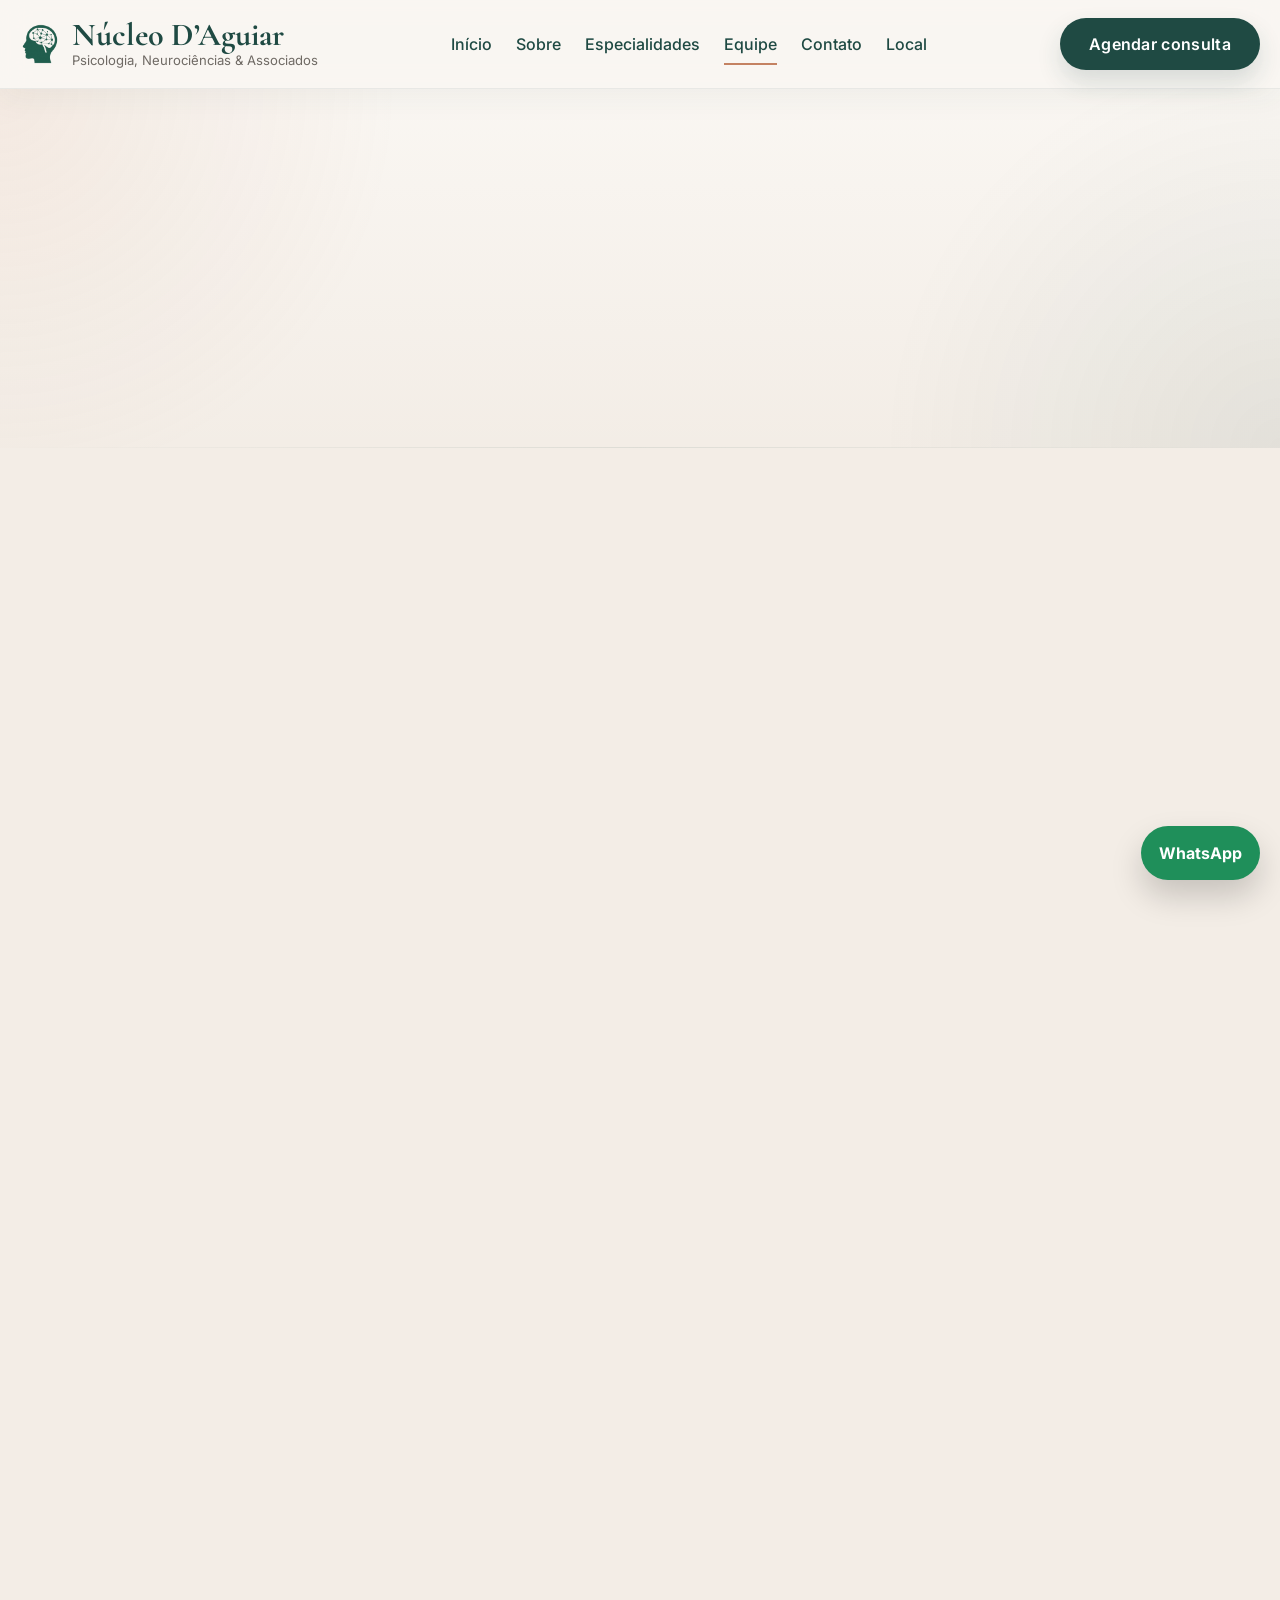
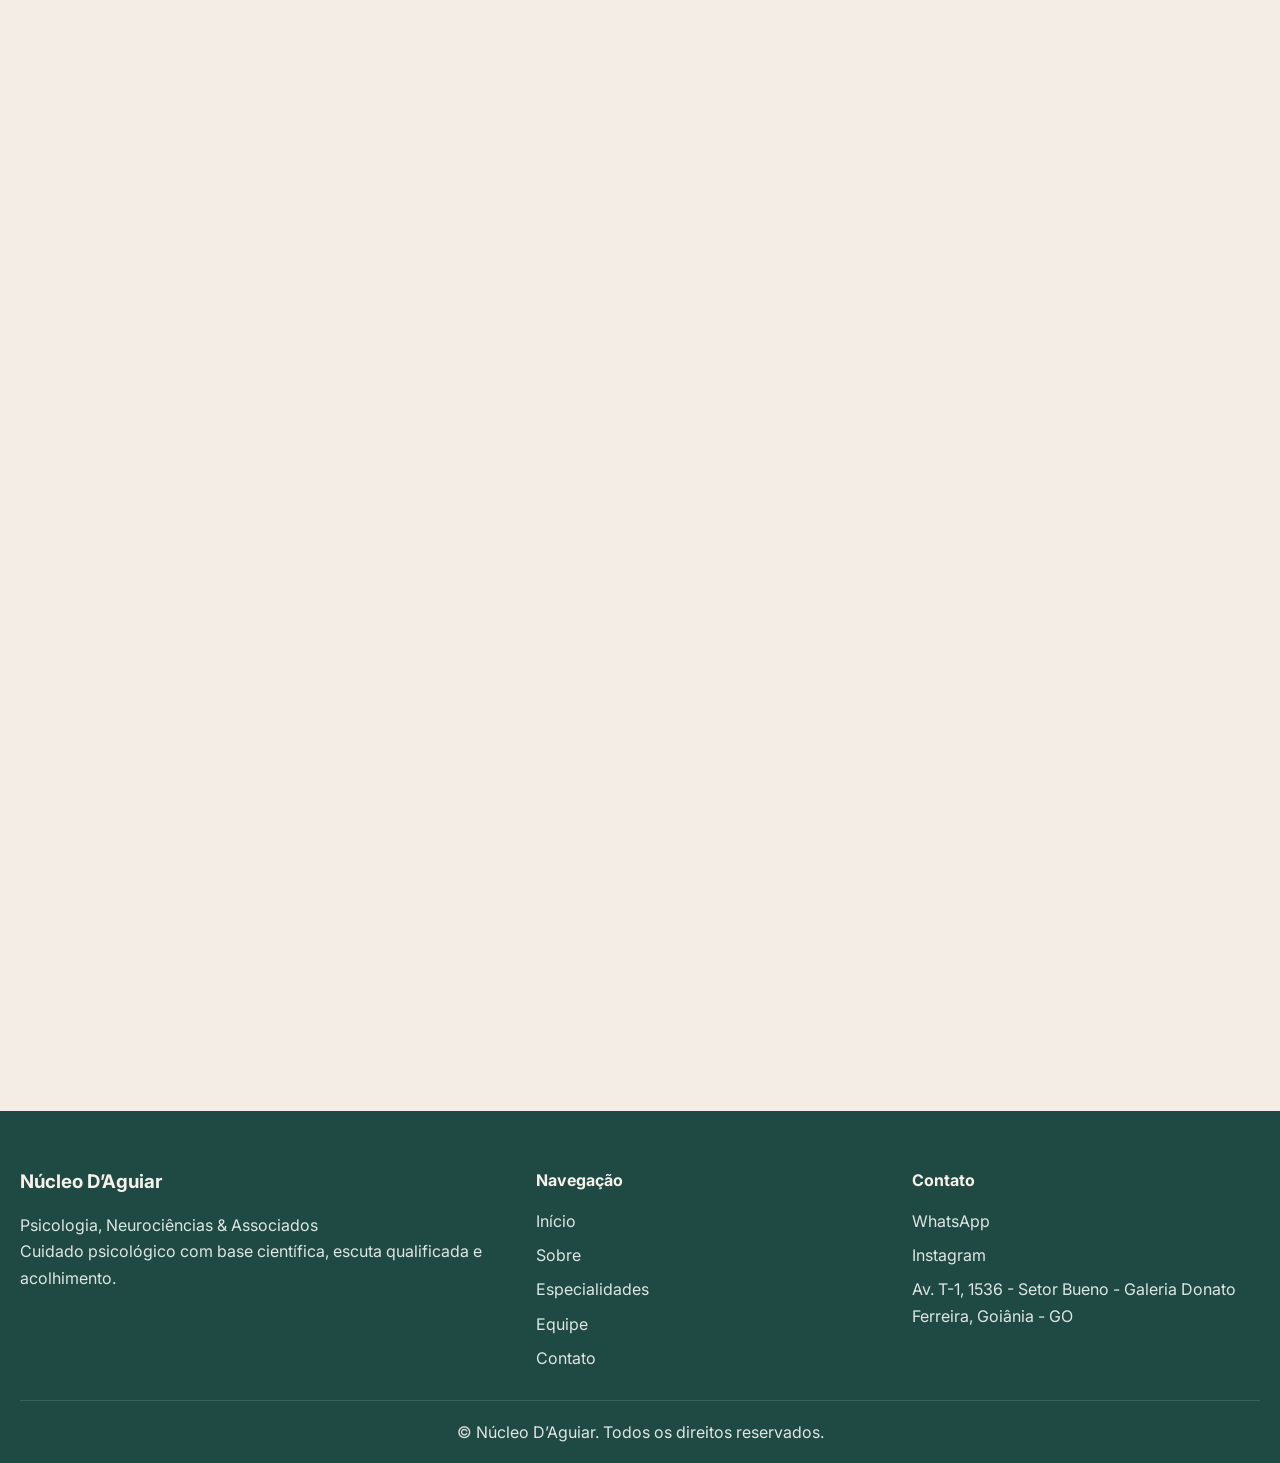
==== commit 9a90e283: "Update equipe.html" ====
--- a/equipe.html
+++ b/equipe.html
@@ -1,13 +1,12 @@
 <!DOCTYPE html>
 <html lang="pt-BR">
-
 <head>
   <meta charset="UTF-8" />
   <meta name="viewport" content="width=device-width, initial-scale=1.0" />
 
   <title>Equipe | Núcleo D’Aguiar – Psicologia em Goiânia</title>
-  <meta name="description" content="Conheça a equipe do Núcleo D’Aguiar: psicólogos com atendimento presencial e online em Goiânia, com cuidado clínico, escuta qualificada e base em evidências." />
-  <meta name="keywords" content="equipe psicologia Goiânia, psicólogos em Goiânia, psicóloga em Goiânia, atendimento psicológico presencial e online, Núcleo D’Aguiar" />
+  <meta name="description" content="Conheça a equipe do Núcleo D’Aguiar, clínica de psicologia em Goiânia com profissionais que atuam com escuta qualificada, Terapia Cognitivo-Comportamental e neuropsicologia." />
+  <meta name="keywords" content="psicólogos em Goiânia, equipe de psicologia Goiânia, psicóloga em Goiânia, neuropsicologia Goiânia, Núcleo D’Aguiar" />
   <meta name="author" content="Núcleo D’Aguiar" />
   <meta name="robots" content="index, follow" />
   <meta name="theme-color" content="#1F4A43" />
@@ -28,7 +27,7 @@
   <meta property="og:locale" content="pt_BR" />
   <meta property="og:site_name" content="Núcleo D’Aguiar" />
   <meta property="og:title" content="Equipe | Núcleo D’Aguiar – Psicologia em Goiânia" />
-  <meta property="og:description" content="Conheça a equipe do Núcleo D’Aguiar e as modalidades de atendimento disponíveis em Goiânia." />
+  <meta property="og:description" content="Conheça a equipe do Núcleo D’Aguiar e as modalidades de atendimento disponíveis." />
   <meta property="og:url" content="https://nucleodaguiar.github.io/nucleo-daguiar-site/equipe.html" />
   <meta property="og:image" content="https://nucleodaguiar.github.io/nucleo-daguiar-site/assets/img/icone_header_256.png" />
 
@@ -54,7 +53,7 @@
       position: absolute;
       inset: auto 0 0 0;
       height: 1px;
-      background: linear-gradient(90deg, rgba(31, 74, 67, 0), rgba(31, 74, 67, 0.1), rgba(31, 74, 67, 0));
+      background: linear-gradient(90deg, rgba(31, 74, 67, 0), rgba(31, 74, 67, 0.10), rgba(31, 74, 67, 0));
     }
 
     .page-equipe .page-hero .container {
@@ -68,10 +67,10 @@
     }
 
     .hero-title {
-      max-width: 1140px;
+      max-width: 1080px;
       margin: 0 auto 16px;
       font-family: "Cormorant Garamond", serif;
-      font-size: clamp(42px, 4.3vw, 66px);
+      font-size: clamp(42px, 4.3vw, 64px);
       line-height: 1.08;
       letter-spacing: -0.03em;
       text-align: center;
@@ -83,134 +82,142 @@
       max-width: 760px;
       margin: 0 auto;
       font-size: 18px;
-      line-height: 1.75;
+      line-height: 1.72;
       color: rgba(47, 47, 47, 0.82);
     }
 
+    .team-page-wrap {
+      max-width: 1180px;
+      margin: 0 auto;
+    }
+
     .team-intro {
-      max-width: 900px;
-      margin: 0 auto 36px;
+      max-width: 860px;
+      margin: 0 auto 28px;
       text-align: center;
+    }
+
+    .team-intro h2 {
+      margin-bottom: 12px;
+      font-family: "Cormorant Garamond", serif;
+      font-size: clamp(2.1rem, 3vw, 3rem);
+      line-height: 1.06;
+      letter-spacing: -0.02em;
+      color: #264f47;
     }
 
     .team-intro p {
       color: #6f6a64;
-      line-height: 1.8;
+      line-height: 1.78;
     }
 
     .team-full-grid {
+      display: grid;
+      grid-template-columns: repeat(2, minmax(0, 1fr));
       gap: 26px;
-    }
-
-    .page-equipe .team-card {
+      align-items: stretch;
+    }
+
+    .team-card-premium {
       display: grid;
-      grid-template-columns: 260px 1fr;
+      grid-template-columns: 280px 1fr;
       min-height: 100%;
       overflow: hidden;
-      background: linear-gradient(180deg, rgba(255, 255, 255, 0.985) 0%, rgba(248, 244, 238, 0.985) 100%);
+      background: linear-gradient(180deg, rgba(255,255,255,0.985) 0%, rgba(248,244,238,0.985) 100%);
       border: 1px solid rgba(31, 74, 67, 0.10);
       border-radius: 28px;
-      box-shadow: 0 18px 42px rgba(31, 74, 67, 0.08);
+      box-shadow: 0 18px 44px rgba(31, 74, 67, 0.08);
       transition:
-        transform 0.34s ease,
-        box-shadow 0.34s ease,
-        border-color 0.34s ease;
-    }
-
-    .page-equipe .team-card:hover {
+        transform 0.32s ease,
+        box-shadow 0.32s ease,
+        border-color 0.32s ease;
+    }
+
+    .team-card-premium:hover {
       transform: translateY(-6px);
-      box-shadow: 0 26px 56px rgba(31, 74, 67, 0.12);
+      box-shadow: 0 26px 54px rgba(31, 74, 67, 0.12);
       border-color: rgba(31, 74, 67, 0.16);
     }
 
-    .page-equipe .team-card img {
+    .team-photo-wrap {
+      position: relative;
+      min-height: 100%;
+      background: linear-gradient(135deg, rgba(243, 237, 230, 1) 0%, rgba(233, 225, 216, 0.95) 100%);
+      overflow: hidden;
+    }
+
+    .team-photo-wrap img {
       width: 100%;
       height: 100%;
       min-height: 100%;
       object-fit: cover;
-      background: #e9e1d9;
-    }
-
-    .page-equipe .team-card-content {
-      position: relative;
+      object-position: center;
+      transition: transform 0.4s ease;
+    }
+
+    .team-card-premium:hover .team-photo-wrap img {
+      transform: scale(1.03);
+    }
+
+    .team-card-body {
+      padding: 28px 28px 26px;
       display: flex;
       flex-direction: column;
       justify-content: center;
-      padding: 34px 30px;
-      text-align: left;
-    }
-
-    .page-equipe .team-card-content::before {
-      content: "";
-      position: absolute;
-      top: 0;
-      left: 24px;
-      right: 24px;
-      height: 1px;
-      background: linear-gradient(90deg, rgba(196, 130, 98, 0), rgba(196, 130, 98, 0.42), rgba(196, 130, 98, 0));
-    }
-
-    .page-equipe .team-card-content h2 {
+    }
+
+    .team-card-body h2 {
       margin-bottom: 8px;
       font-family: "Cormorant Garamond", serif;
-      font-size: clamp(2rem, 2.5vw, 2.6rem);
-      line-height: 1.05;
+      font-size: clamp(2rem, 2.2vw, 2.5rem);
+      line-height: 1.04;
       letter-spacing: -0.02em;
       color: #264f47;
     }
 
-    .page-equipe .team-meta {
+    .team-meta {
       margin-bottom: 14px;
       color: #264f47;
       font-size: 1rem;
-      font-weight: 700;
-    }
-
-    .page-equipe .team-badge {
+      font-weight: 600;
+    }
+
+    .team-badge-premium {
       display: inline-flex;
       align-items: center;
+      justify-content: center;
       width: fit-content;
       margin-bottom: 18px;
-      padding: 10px 16px;
+      padding: 9px 14px;
       border-radius: 999px;
-      background: rgba(196, 130, 98, 0.12);
-      color: #c48262;
+      background: rgba(196, 130, 98, 0.13);
+      color: #b16f4f;
       font-size: 0.92rem;
       font-weight: 700;
     }
 
-    .page-equipe .team-card-content p:last-child {
-      margin-bottom: 0;
-      color: #554f49;
-      line-height: 1.85;
-    }
-
-    .team-cta-note {
-      max-width: 820px;
-      margin: 28px auto 0;
-      padding: 16px 18px;
-      background: rgba(255, 255, 255, 0.72);
-      border: 1px solid rgba(31, 74, 67, 0.08);
-      border-radius: 18px;
-      color: #6b655f;
-      font-size: 15px;
-      line-height: 1.75;
-      text-align: center;
-      box-shadow: 0 10px 24px rgba(31, 74, 67, 0.05);
-    }
-
-    .cta-premium {
+    .team-card-body p:last-of-type {
+      color: #59534e;
+      line-height: 1.82;
+    }
+
+    .team-card-body .btn {
+      align-self: flex-start;
+      margin-top: 18px;
+    }
+
+    .cta-team {
       max-width: 940px;
       margin: 0 auto;
       padding: clamp(28px, 4vw, 44px);
-      background: linear-gradient(135deg, rgba(255, 255, 255, 0.94), rgba(250, 247, 243, 0.98));
-      border: 1px solid rgba(31, 74, 67, 0.08);
+      background: linear-gradient(135deg, rgba(255,255,255,0.94), rgba(250,247,243,0.98));
+      border: 1px solid rgba(31,74,67,0.08);
       border-radius: 28px;
-      box-shadow: 0 22px 52px rgba(31, 74, 67, 0.08);
+      box-shadow: 0 22px 52px rgba(31,74,67,0.08);
       text-align: center;
     }
 
-    .cta-premium h2 {
+    .cta-team h2 {
       max-width: 16ch;
       margin: 0 auto 12px;
       font-family: "Cormorant Garamond", serif;
@@ -220,14 +227,14 @@
       color: #264f47;
     }
 
-    .cta-premium p {
-      max-width: 660px;
+    .cta-team p {
+      max-width: 700px;
       margin: 0 auto 1.6rem;
       color: #6f6a64;
       line-height: 1.8;
     }
 
-    .cta-premium-actions {
+    .cta-team-actions {
       display: flex;
       justify-content: center;
       gap: 14px;
@@ -241,7 +248,7 @@
       padding: 14px 22px;
       border: 1px solid rgba(31, 74, 67, 0.18);
       border-radius: 999px;
-      background: rgba(255, 255, 255, 0.6);
+      background: rgba(255, 255, 255, 0.60);
       color: #264f47;
       font-weight: 600;
       transition:
@@ -256,13 +263,19 @@
       border-color: rgba(31, 74, 67, 0.28);
     }
 
-    @media (max-width: 1180px) {
-      .page-equipe .team-card {
+    @media (max-width: 1080px) {
+      .team-card-premium {
         grid-template-columns: 1fr;
       }
 
-      .page-equipe .team-card img {
-        height: 360px;
+      .team-photo-wrap {
+        min-height: 320px;
+      }
+    }
+
+    @media (max-width: 900px) {
+      .team-full-grid {
+        grid-template-columns: 1fr;
       }
     }
 
@@ -282,51 +295,33 @@
         font-size: 16px;
       }
 
-      .page-equipe .team-card img {
-        height: 300px;
-      }
-
-      .page-equipe .team-card-content {
-        padding: 26px 20px;
-      }
-
-      .page-equipe .team-card-content h2 {
+      .team-card-body {
+        padding: 24px 20px 22px;
+      }
+
+      .team-card-body h2 {
         font-size: 2rem;
       }
 
-      .cta-premium {
+      .team-photo-wrap {
+        min-height: 280px;
+      }
+
+      .cta-team {
         padding: 24px 18px;
         border-radius: 22px;
       }
 
-      .cta-premium-actions {
+      .cta-team-actions {
         flex-direction: column;
       }
 
-      .cta-premium-actions .btn,
-      .cta-premium-actions .btn-outline-soft {
+      .cta-team-actions .btn,
+      .cta-team-actions .btn-outline-soft {
         width: 100%;
       }
     }
   </style>
-
-  <script type="application/ld+json">
-  {
-    "@context": "https://schema.org",
-    "@type": "MedicalBusiness",
-    "name": "Núcleo D’Aguiar – Psicologia, Neurociências & Associados",
-    "url": "https://nucleodaguiar.github.io/nucleo-daguiar-site/equipe.html",
-    "image": "https://nucleodaguiar.github.io/nucleo-daguiar-site/assets/img/icone_header_256.png",
-    "telephone": "+55 62 99178-7997",
-    "address": {
-      "@type": "PostalAddress",
-      "streetAddress": "Av. T-1, 1536 - Setor Bueno - Galeria Donato Ferreira",
-      "addressLocality": "Goiânia",
-      "addressRegion": "GO",
-      "addressCountry": "BR"
-    }
-  }
-  </script>
 </head>
 
 <body class="page-equipe">
@@ -351,7 +346,9 @@
         <a href="local.html">Local</a>
       </nav>
 
-      <a href="https://wa.me/5562991787997" target="_blank" rel="noopener noreferrer" class="btn btn-primary desktop-cta">Agendar consulta</a>
+      <a href="https://wa.me/5562991787997" target="_blank" rel="noopener noreferrer" class="btn btn-primary desktop-cta">
+        Agendar consulta
+      </a>
     </div>
   </header>
 
@@ -359,97 +356,100 @@
     <section class="page-hero">
       <div class="container fade-up">
         <span class="eyebrow">Equipe</span>
-
-        <h1 class="hero-title">
-          Profissionais comprometidos com cuidado clínico, escuta qualificada e ética
-        </h1>
-
+        <h1 class="hero-title">Profissionais comprometidos com cuidado clínico, escuta qualificada e ética</h1>
         <p>
-          Conheça a equipe do Núcleo D’Aguiar e as modalidades de atendimento disponíveis, com atuação voltada ao acolhimento, à responsabilidade técnica e ao cuidado baseado em evidências.
+          Conheça a equipe do Núcleo D’Aguiar e as modalidades de atendimento disponíveis para diferentes perfis e necessidades clínicas.
         </p>
       </div>
     </section>
 
     <section class="page-section">
-      <div class="container fade-up">
-
-        <div class="team-intro">
+      <div class="container team-page-wrap">
+        <div class="team-intro fade-up">
+          <h2>Uma equipe construída com critério, sensibilidade e responsabilidade</h2>
           <p>
-            Nossa equipe é formada por profissionais cuidadosamente selecionados para oferecer atendimento psicológico com seriedade, sensibilidade clínica e respeito à singularidade de cada paciente.
+            Reunimos profissionais com formação qualificada, escuta ética e compromisso com um cuidado psicológico baseado em evidências, respeitando a singularidade de cada paciente.
           </p>
         </div>
 
-        <div class="cards-grid cards-2 team-full-grid">
-
-          <article class="team-card">
-            <img src="assets/img/ana-caroline.jpg" alt="Foto da psicóloga Ana Caroline Sousa" />
-            <div class="team-card-content">
+        <div class="team-full-grid fade-up">
+
+          <article class="team-card-premium">
+            <div class="team-photo-wrap">
+              <img src="assets/img/ana-caroline.jpg" alt="Foto da psicóloga Ana Caroline Sousa" />
+            </div>
+            <div class="team-card-body">
               <h2>Ana Caroline Sousa</h2>
               <p class="team-meta">Psicóloga | CRP 09/21958</p>
-              <p class="team-badge">Atendimento presencial</p>
+              <span class="team-badge-premium">Atendimento presencial</span>
               <p>
-                Ana Caroline realiza atendimento psicológico para crianças, adolescentes e adultos, oferecendo um espaço de escuta acolhedora e respeitosa. Com base na Terapia Cognitivo-Comportamental, auxilia pacientes a compreender pensamentos, emoções e comportamentos.
+                Ana Caroline realiza atendimento psicológico para crianças, adolescentes e adultos, oferecendo um espaço de escuta acolhedora e respeitosa. Com base na Terapia Cognitivo-Comportamental, auxilia pacientes a compreender pensamentos, emoções e comportamentos, fortalecendo recursos emocionais para lidar com os desafios da vida.
               </p>
+              <a href="https://wa.me/5562991787997" target="_blank" rel="noopener noreferrer" class="btn btn-primary">Agendar consulta</a>
             </div>
           </article>
 
-          <article class="team-card">
-            <img src="assets/img/ereniz.jpg" alt="Foto da psicóloga Ereniz Castro" />
-            <div class="team-card-content">
+          <article class="team-card-premium">
+            <div class="team-photo-wrap">
+              <img src="assets/img/ereniz.jpg" alt="Foto da psicóloga Ereniz Castro" />
+            </div>
+            <div class="team-card-body">
               <h2>Ereniz Castro</h2>
               <p class="team-meta">Psicóloga | CRP 09/21728</p>
-              <p class="team-badge">Atendimento presencial e online</p>
+              <span class="team-badge-premium">Atendimento presencial e online</span>
               <p>
-                Especialista em Terapia Cognitivo-Comportamental e Neuropsicologia, Ereniz atua no acompanhamento psicológico e em avaliações psicológicas e neuropsicológicas.
+                Especialista em Terapia Cognitivo-Comportamental e Neuropsicologia, Ereniz atua no acompanhamento psicológico e em avaliações psicológicas e neuropsicológicas. Seu trabalho busca promover autoconhecimento, regulação emocional e desenvolvimento de estratégias mais saudáveis para enfrentar desafios pessoais e profissionais.
               </p>
+              <a href="https://wa.me/5562991787997" target="_blank" rel="noopener noreferrer" class="btn btn-primary">Agendar consulta</a>
             </div>
           </article>
 
-          <article class="team-card">
-            <img src="assets/img/estevao.jpg" alt="Foto do psicólogo Estevão Ortiz Ribeiro" />
-            <div class="team-card-content">
+          <article class="team-card-premium">
+            <div class="team-photo-wrap">
+              <img src="assets/img/estevao.jpg" alt="Foto do psicólogo Estevão Ortiz Ribeiro" />
+            </div>
+            <div class="team-card-body">
               <h2>Estevão Ortiz Ribeiro</h2>
               <p class="team-meta">Psicólogo | CRP 06/149544</p>
-              <p class="team-badge">Atendimento online</p>
+              <span class="team-badge-premium">Atendimento online</span>
               <p>
-                Atua no atendimento de adolescentes e adultos, oferecendo um espaço terapêutico voltado ao autoconhecimento e ao fortalecimento emocional.
+                Atua no atendimento de adolescentes e adultos, oferecendo um espaço terapêutico voltado ao autoconhecimento e ao fortalecimento emocional. Seu trabalho, fundamentado na Terapia Cognitivo-Comportamental, auxilia pacientes a compreender padrões de pensamento e desenvolver novas formas de lidar com desafios da vida.
               </p>
+              <a href="https://wa.me/5562991787997" target="_blank" rel="noopener noreferrer" class="btn btn-primary">Agendar consulta</a>
             </div>
           </article>
 
-          <article class="team-card">
-            <img src="assets/img/gessica.jpg" alt="Foto da psicóloga Gessica Pires" />
-            <div class="team-card-content">
+          <article class="team-card-premium">
+            <div class="team-photo-wrap">
+              <img src="assets/img/gessica.jpg" alt="Foto da psicóloga Gessica Pires" />
+            </div>
+            <div class="team-card-body">
               <h2>Gessica Pires</h2>
               <p class="team-meta">Psicóloga | CRP 04/82970</p>
-              <p class="team-badge">Atendimento online</p>
+              <span class="team-badge-premium">Atendimento online</span>
               <p>
-                Realiza atendimento psicológico para adultos, com atuação em orientação parental e acompanhamento de casais em processos de adoção.
+                Realiza atendimento psicológico para adultos, com atuação em orientação parental e acompanhamento de casais em processos de adoção. Especialista no cuidado com pessoas adotivas, seu trabalho é fundamentado na Terapia Cognitivo-Comportamental, oferecendo um espaço seguro de escuta, reflexão e construção de vínculos mais conscientes.
               </p>
+              <a href="https://wa.me/5562991787997" target="_blank" rel="noopener noreferrer" class="btn btn-primary">Agendar consulta</a>
             </div>
           </article>
 
         </div>
-
-        <div class="team-cta-note">
-          Caso tenha dúvidas sobre qual profissional é o mais indicado para sua demanda, a clínica pode orientar o encaminhamento inicial conforme faixa etária, modalidade de atendimento e objetivo clínico.
-        </div>
-
       </div>
     </section>
 
     <section class="cta-section">
       <div class="container">
-        <div class="cta-premium fade-up">
+        <div class="cta-team fade-up">
           <span class="eyebrow">Agendamento</span>
-          <h2>Fale com a clínica e encontre o profissional mais adequado</h2>
+          <h2>Precisa de ajuda para encontrar o profissional mais adequado?</h2>
           <p>
-            Nosso atendimento inicial orienta você conforme modalidade, faixa etária e demanda clínica, facilitando um encaminhamento mais assertivo.
+            Nossa equipe pode orientar você conforme a modalidade de atendimento, faixa etária e demanda clínica, facilitando o primeiro passo com mais clareza e segurança.
           </p>
 
-          <div class="cta-premium-actions">
+          <div class="cta-team-actions">
             <a href="https://wa.me/5562991787997" target="_blank" rel="noopener noreferrer" class="btn btn-primary">Agendar consulta</a>
-            <a href="contato.html" class="btn-outline-soft">Ver formas de contato</a>
+            <a href="contato.html" class="btn-outline-soft">Falar com a clínica</a>
           </div>
         </div>
       </div>
@@ -490,9 +490,10 @@
     </div>
   </footer>
 
-  <a href="https://wa.me/5562991787997" target="_blank" rel="noopener noreferrer" class="floating-whatsapp" aria-label="Falar no WhatsApp">WhatsApp</a>
+  <a href="https://wa.me/5562991787997" target="_blank" rel="noopener noreferrer" class="floating-whatsapp" aria-label="Falar no WhatsApp">
+    WhatsApp
+  </a>
 
   <script src="assets/js/script.js"></script>
 </body>
-
 </html>
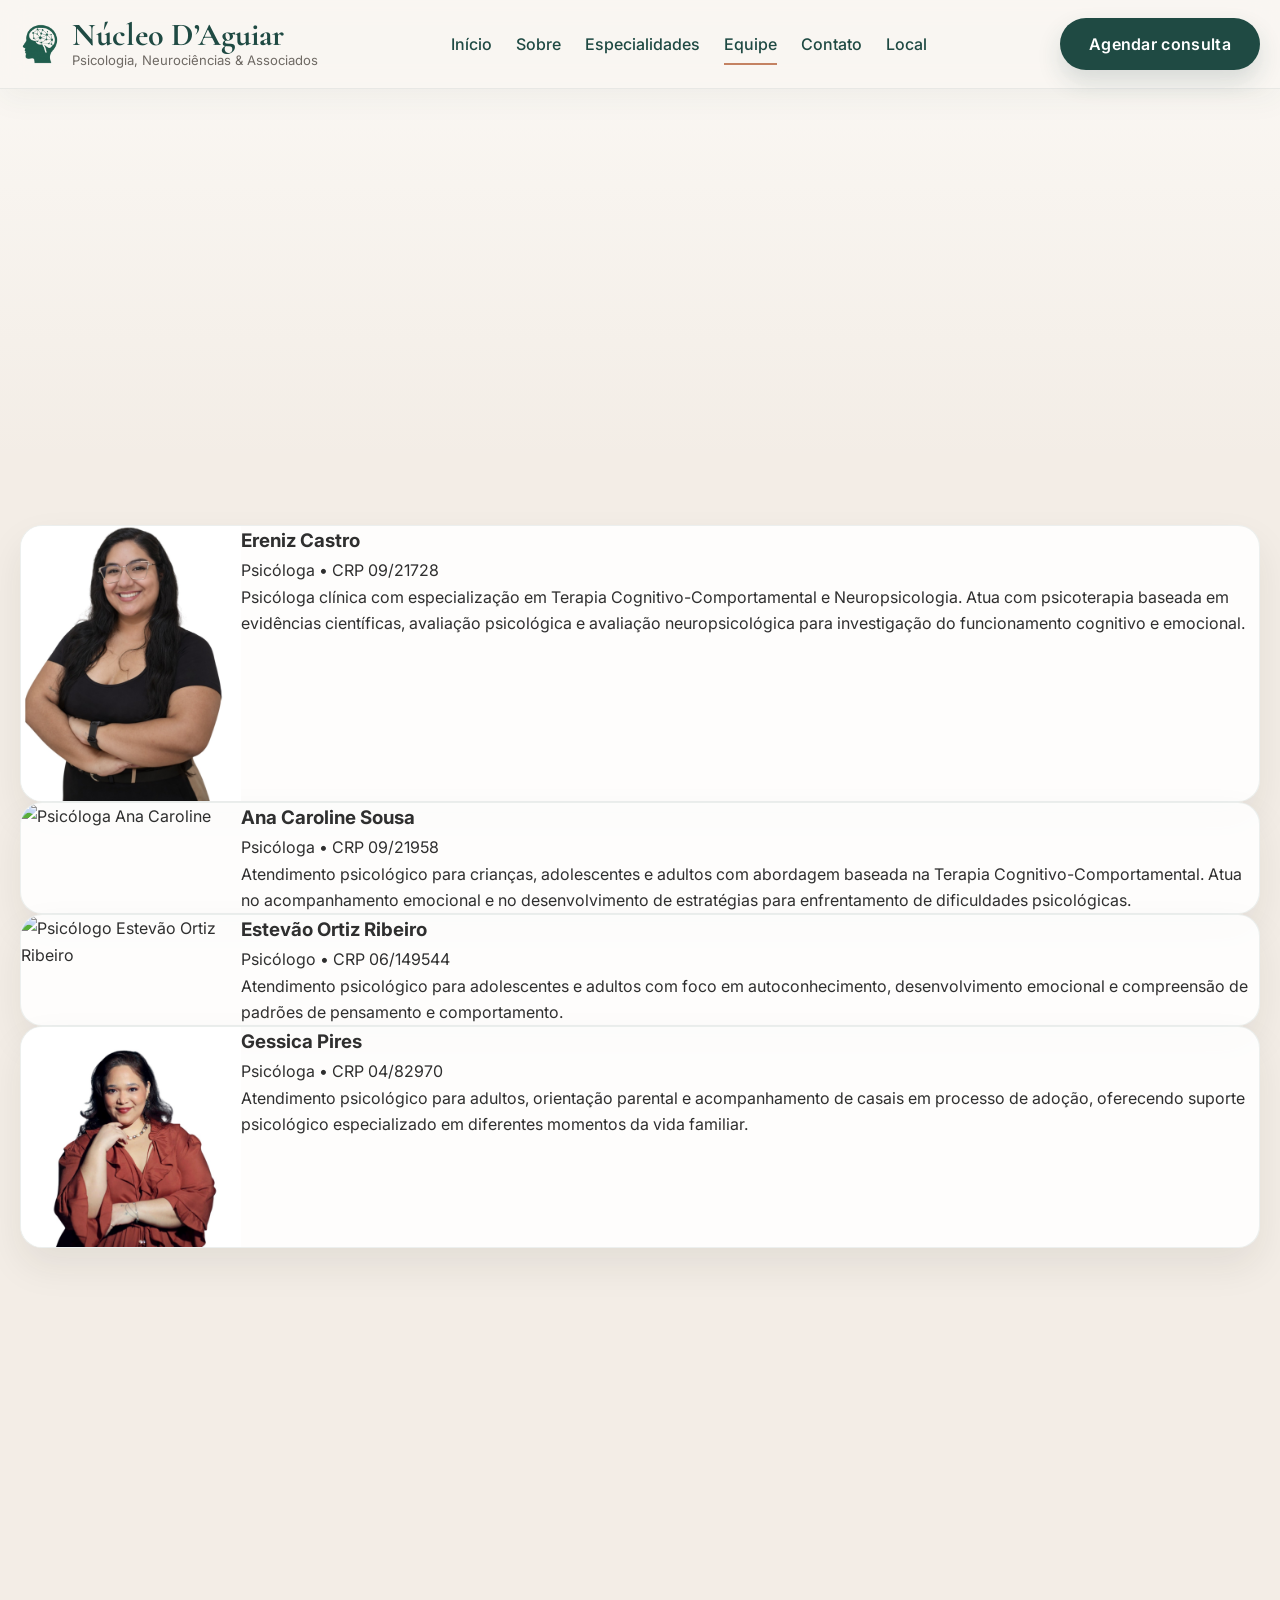
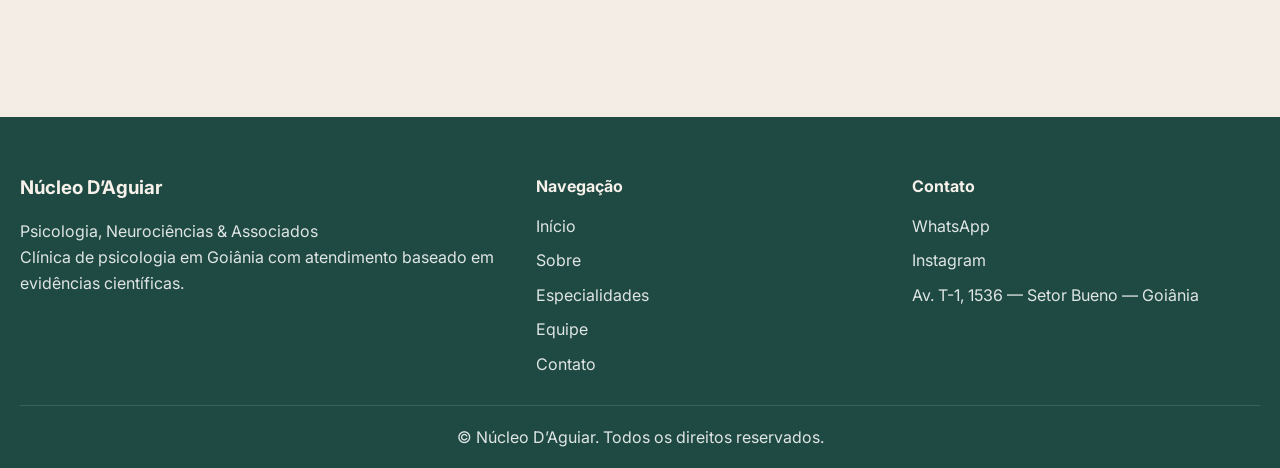
==== commit ddcfcc5b: "Update equipe.html" ====
--- a/equipe.html
+++ b/equipe.html
@@ -1,499 +1,232 @@
 <!DOCTYPE html>
 <html lang="pt-BR">
+
 <head>
-  <meta charset="UTF-8" />
-  <meta name="viewport" content="width=device-width, initial-scale=1.0" />
-
-  <title>Equipe | Núcleo D’Aguiar – Psicologia em Goiânia</title>
-  <meta name="description" content="Conheça a equipe do Núcleo D’Aguiar, clínica de psicologia em Goiânia com profissionais que atuam com escuta qualificada, Terapia Cognitivo-Comportamental e neuropsicologia." />
-  <meta name="keywords" content="psicólogos em Goiânia, equipe de psicologia Goiânia, psicóloga em Goiânia, neuropsicologia Goiânia, Núcleo D’Aguiar" />
-  <meta name="author" content="Núcleo D’Aguiar" />
-  <meta name="robots" content="index, follow" />
-  <meta name="theme-color" content="#1F4A43" />
-
-  <link rel="canonical" href="https://nucleodaguiar.github.io/nucleo-daguiar-site/equipe.html" />
-
-  <link rel="preconnect" href="https://fonts.googleapis.com" />
-  <link rel="preconnect" href="https://fonts.gstatic.com" crossorigin />
-  <link href="https://fonts.googleapis.com/css2?family=Cormorant+Garamond:wght@500;600;700&family=Inter:wght@300;400;500;600;700&display=swap" rel="stylesheet" />
-  <link rel="stylesheet" href="assets/css/style.css" />
-
-  <link rel="icon" href="./favicon.ico" sizes="any" />
-  <link rel="icon" type="image/png" sizes="16x16" href="./assets/img/favicon_16.png" />
-  <link rel="icon" type="image/png" sizes="32x32" href="./assets/img/favicon_32.png" />
-  <link rel="apple-touch-icon" sizes="128x128" href="./assets/img/favicon_128.png" />
-
-  <meta property="og:type" content="website" />
-  <meta property="og:locale" content="pt_BR" />
-  <meta property="og:site_name" content="Núcleo D’Aguiar" />
-  <meta property="og:title" content="Equipe | Núcleo D’Aguiar – Psicologia em Goiânia" />
-  <meta property="og:description" content="Conheça a equipe do Núcleo D’Aguiar e as modalidades de atendimento disponíveis." />
-  <meta property="og:url" content="https://nucleodaguiar.github.io/nucleo-daguiar-site/equipe.html" />
-  <meta property="og:image" content="https://nucleodaguiar.github.io/nucleo-daguiar-site/assets/img/icone_header_256.png" />
-
-  <meta name="twitter:card" content="summary_large_image" />
-  <meta name="twitter:title" content="Equipe | Núcleo D’Aguiar – Psicologia em Goiânia" />
-  <meta name="twitter:description" content="Conheça a equipe do Núcleo D’Aguiar e as modalidades de atendimento disponíveis." />
-  <meta name="twitter:image" content="https://nucleodaguiar.github.io/nucleo-daguiar-site/assets/img/icone_header_256.png" />
-
-  <style>
-    .page-equipe .page-hero {
-      position: relative;
-      padding: 78px 0 38px;
-      background:
-        radial-gradient(circle at top left, rgba(196, 130, 98, 0.11) 0%, rgba(196, 130, 98, 0) 30%),
-        radial-gradient(circle at bottom right, rgba(31, 74, 67, 0.08) 0%, rgba(31, 74, 67, 0) 30%),
-        linear-gradient(180deg, rgba(250, 247, 243, 0.95), rgba(243, 237, 230, 0));
-      overflow: hidden;
-      text-align: center;
-    }
-
-    .page-equipe .page-hero::after {
-      content: "";
-      position: absolute;
-      inset: auto 0 0 0;
-      height: 1px;
-      background: linear-gradient(90deg, rgba(31, 74, 67, 0), rgba(31, 74, 67, 0.10), rgba(31, 74, 67, 0));
-    }
-
-    .page-equipe .page-hero .container {
-      max-width: 1180px;
-      position: relative;
-      z-index: 1;
-    }
-
-    .page-equipe .page-hero .eyebrow {
-      margin-bottom: 14px;
-    }
-
-    .hero-title {
-      max-width: 1080px;
-      margin: 0 auto 16px;
-      font-family: "Cormorant Garamond", serif;
-      font-size: clamp(42px, 4.3vw, 64px);
-      line-height: 1.08;
-      letter-spacing: -0.03em;
-      text-align: center;
-      color: #264f47;
-      text-wrap: balance;
-    }
-
-    .page-equipe .page-hero p {
-      max-width: 760px;
-      margin: 0 auto;
-      font-size: 18px;
-      line-height: 1.72;
-      color: rgba(47, 47, 47, 0.82);
-    }
-
-    .team-page-wrap {
-      max-width: 1180px;
-      margin: 0 auto;
-    }
-
-    .team-intro {
-      max-width: 860px;
-      margin: 0 auto 28px;
-      text-align: center;
-    }
-
-    .team-intro h2 {
-      margin-bottom: 12px;
-      font-family: "Cormorant Garamond", serif;
-      font-size: clamp(2.1rem, 3vw, 3rem);
-      line-height: 1.06;
-      letter-spacing: -0.02em;
-      color: #264f47;
-    }
-
-    .team-intro p {
-      color: #6f6a64;
-      line-height: 1.78;
-    }
-
-    .team-full-grid {
-      display: grid;
-      grid-template-columns: repeat(2, minmax(0, 1fr));
-      gap: 26px;
-      align-items: stretch;
-    }
-
-    .team-card-premium {
-      display: grid;
-      grid-template-columns: 280px 1fr;
-      min-height: 100%;
-      overflow: hidden;
-      background: linear-gradient(180deg, rgba(255,255,255,0.985) 0%, rgba(248,244,238,0.985) 100%);
-      border: 1px solid rgba(31, 74, 67, 0.10);
-      border-radius: 28px;
-      box-shadow: 0 18px 44px rgba(31, 74, 67, 0.08);
-      transition:
-        transform 0.32s ease,
-        box-shadow 0.32s ease,
-        border-color 0.32s ease;
-    }
-
-    .team-card-premium:hover {
-      transform: translateY(-6px);
-      box-shadow: 0 26px 54px rgba(31, 74, 67, 0.12);
-      border-color: rgba(31, 74, 67, 0.16);
-    }
-
-    .team-photo-wrap {
-      position: relative;
-      min-height: 100%;
-      background: linear-gradient(135deg, rgba(243, 237, 230, 1) 0%, rgba(233, 225, 216, 0.95) 100%);
-      overflow: hidden;
-    }
-
-    .team-photo-wrap img {
-      width: 100%;
-      height: 100%;
-      min-height: 100%;
-      object-fit: cover;
-      object-position: center;
-      transition: transform 0.4s ease;
-    }
-
-    .team-card-premium:hover .team-photo-wrap img {
-      transform: scale(1.03);
-    }
-
-    .team-card-body {
-      padding: 28px 28px 26px;
-      display: flex;
-      flex-direction: column;
-      justify-content: center;
-    }
-
-    .team-card-body h2 {
-      margin-bottom: 8px;
-      font-family: "Cormorant Garamond", serif;
-      font-size: clamp(2rem, 2.2vw, 2.5rem);
-      line-height: 1.04;
-      letter-spacing: -0.02em;
-      color: #264f47;
-    }
-
-    .team-meta {
-      margin-bottom: 14px;
-      color: #264f47;
-      font-size: 1rem;
-      font-weight: 600;
-    }
-
-    .team-badge-premium {
-      display: inline-flex;
-      align-items: center;
-      justify-content: center;
-      width: fit-content;
-      margin-bottom: 18px;
-      padding: 9px 14px;
-      border-radius: 999px;
-      background: rgba(196, 130, 98, 0.13);
-      color: #b16f4f;
-      font-size: 0.92rem;
-      font-weight: 700;
-    }
-
-    .team-card-body p:last-of-type {
-      color: #59534e;
-      line-height: 1.82;
-    }
-
-    .team-card-body .btn {
-      align-self: flex-start;
-      margin-top: 18px;
-    }
-
-    .cta-team {
-      max-width: 940px;
-      margin: 0 auto;
-      padding: clamp(28px, 4vw, 44px);
-      background: linear-gradient(135deg, rgba(255,255,255,0.94), rgba(250,247,243,0.98));
-      border: 1px solid rgba(31,74,67,0.08);
-      border-radius: 28px;
-      box-shadow: 0 22px 52px rgba(31,74,67,0.08);
-      text-align: center;
-    }
-
-    .cta-team h2 {
-      max-width: 16ch;
-      margin: 0 auto 12px;
-      font-family: "Cormorant Garamond", serif;
-      font-size: clamp(2rem, 2.8vw, 2.7rem);
-      line-height: 1.08;
-      letter-spacing: -0.02em;
-      color: #264f47;
-    }
-
-    .cta-team p {
-      max-width: 700px;
-      margin: 0 auto 1.6rem;
-      color: #6f6a64;
-      line-height: 1.8;
-    }
-
-    .cta-team-actions {
-      display: flex;
-      justify-content: center;
-      gap: 14px;
-      flex-wrap: wrap;
-    }
-
-    .btn-outline-soft {
-      display: inline-flex;
-      align-items: center;
-      justify-content: center;
-      padding: 14px 22px;
-      border: 1px solid rgba(31, 74, 67, 0.18);
-      border-radius: 999px;
-      background: rgba(255, 255, 255, 0.60);
-      color: #264f47;
-      font-weight: 600;
-      transition:
-        transform 0.28s ease,
-        background 0.28s ease,
-        border-color 0.28s ease;
-    }
-
-    .btn-outline-soft:hover {
-      transform: translateY(-2px);
-      background: rgba(255, 255, 255, 0.88);
-      border-color: rgba(31, 74, 67, 0.28);
-    }
-
-    @media (max-width: 1080px) {
-      .team-card-premium {
-        grid-template-columns: 1fr;
-      }
-
-      .team-photo-wrap {
-        min-height: 320px;
-      }
-    }
-
-    @media (max-width: 900px) {
-      .team-full-grid {
-        grid-template-columns: 1fr;
-      }
-    }
-
-    @media (max-width: 768px) {
-      .page-equipe .page-hero {
-        padding: 54px 0 24px;
-      }
-
-      .hero-title {
-        max-width: 95%;
-        font-size: 34px;
-        line-height: 1.16;
-      }
-
-      .page-equipe .page-hero p {
-        max-width: 92%;
-        font-size: 16px;
-      }
-
-      .team-card-body {
-        padding: 24px 20px 22px;
-      }
-
-      .team-card-body h2 {
-        font-size: 2rem;
-      }
-
-      .team-photo-wrap {
-        min-height: 280px;
-      }
-
-      .cta-team {
-        padding: 24px 18px;
-        border-radius: 22px;
-      }
-
-      .cta-team-actions {
-        flex-direction: column;
-      }
-
-      .cta-team-actions .btn,
-      .cta-team-actions .btn-outline-soft {
-        width: 100%;
-      }
-    }
-  </style>
+<meta charset="UTF-8">
+<meta name="viewport" content="width=device-width, initial-scale=1.0">
+
+<title>Equipe | Núcleo D’Aguiar</title>
+
+<meta name="description" content="Conheça a equipe do Núcleo D’Aguiar — profissionais de psicologia e neuropsicologia com atuação baseada em evidências científicas."/>
+<meta name="robots" content="index, follow"/>
+
+<link rel="stylesheet" href="assets/css/style.css">
+
+<!-- favicon -->
+<link rel="icon" href="favicon.ico">
+<link rel="icon" type="image/png" sizes="32x32" href="assets/img/favicon_32.png">
+<link rel="icon" type="image/png" sizes="16x16" href="assets/img/favicon_16.png">
+
+<link href="https://fonts.googleapis.com/css2?family=Cormorant+Garamond:wght@500;600;700&family=Inter:wght@300;400;500;600&display=swap" rel="stylesheet">
+
 </head>
 
-<body class="page-equipe">
-  <header class="site-header">
-    <div class="container header-wrap">
-      <a href="index.html" class="brand" aria-label="Página inicial do Núcleo D’Aguiar">
-        <img src="assets/img/icone_header_256.png" alt="Ícone Núcleo D’Aguiar" class="brand-icon" />
-        <div class="brand-text">
-          <span class="brand-title">Núcleo D’Aguiar</span>
-          <span class="brand-subtitle">Psicologia, Neurociências & Associados</span>
-        </div>
-      </a>
-
-      <button class="menu-toggle" aria-label="Abrir menu" aria-expanded="false" aria-controls="menu-principal">☰</button>
-
-      <nav class="main-nav" id="menu-principal">
-        <a href="index.html">Início</a>
-        <a href="sobre.html">Sobre</a>
-        <a href="especialidades.html">Especialidades</a>
-        <a href="equipe.html" class="active">Equipe</a>
-        <a href="contato.html">Contato</a>
-        <a href="local.html">Local</a>
-      </nav>
-
-      <a href="https://wa.me/5562991787997" target="_blank" rel="noopener noreferrer" class="btn btn-primary desktop-cta">
-        Agendar consulta
-      </a>
-    </div>
-  </header>
-
-  <main>
-    <section class="page-hero">
-      <div class="container fade-up">
-        <span class="eyebrow">Equipe</span>
-        <h1 class="hero-title">Profissionais comprometidos com cuidado clínico, escuta qualificada e ética</h1>
-        <p>
-          Conheça a equipe do Núcleo D’Aguiar e as modalidades de atendimento disponíveis para diferentes perfis e necessidades clínicas.
-        </p>
-      </div>
-    </section>
-
-    <section class="page-section">
-      <div class="container team-page-wrap">
-        <div class="team-intro fade-up">
-          <h2>Uma equipe construída com critério, sensibilidade e responsabilidade</h2>
-          <p>
-            Reunimos profissionais com formação qualificada, escuta ética e compromisso com um cuidado psicológico baseado em evidências, respeitando a singularidade de cada paciente.
-          </p>
-        </div>
-
-        <div class="team-full-grid fade-up">
-
-          <article class="team-card-premium">
-            <div class="team-photo-wrap">
-              <img src="assets/img/ana-caroline.jpg" alt="Foto da psicóloga Ana Caroline Sousa" />
-            </div>
-            <div class="team-card-body">
-              <h2>Ana Caroline Sousa</h2>
-              <p class="team-meta">Psicóloga | CRP 09/21958</p>
-              <span class="team-badge-premium">Atendimento presencial</span>
-              <p>
-                Ana Caroline realiza atendimento psicológico para crianças, adolescentes e adultos, oferecendo um espaço de escuta acolhedora e respeitosa. Com base na Terapia Cognitivo-Comportamental, auxilia pacientes a compreender pensamentos, emoções e comportamentos, fortalecendo recursos emocionais para lidar com os desafios da vida.
-              </p>
-              <a href="https://wa.me/5562991787997" target="_blank" rel="noopener noreferrer" class="btn btn-primary">Agendar consulta</a>
-            </div>
-          </article>
-
-          <article class="team-card-premium">
-            <div class="team-photo-wrap">
-              <img src="assets/img/ereniz.jpg" alt="Foto da psicóloga Ereniz Castro" />
-            </div>
-            <div class="team-card-body">
-              <h2>Ereniz Castro</h2>
-              <p class="team-meta">Psicóloga | CRP 09/21728</p>
-              <span class="team-badge-premium">Atendimento presencial e online</span>
-              <p>
-                Especialista em Terapia Cognitivo-Comportamental e Neuropsicologia, Ereniz atua no acompanhamento psicológico e em avaliações psicológicas e neuropsicológicas. Seu trabalho busca promover autoconhecimento, regulação emocional e desenvolvimento de estratégias mais saudáveis para enfrentar desafios pessoais e profissionais.
-              </p>
-              <a href="https://wa.me/5562991787997" target="_blank" rel="noopener noreferrer" class="btn btn-primary">Agendar consulta</a>
-            </div>
-          </article>
-
-          <article class="team-card-premium">
-            <div class="team-photo-wrap">
-              <img src="assets/img/estevao.jpg" alt="Foto do psicólogo Estevão Ortiz Ribeiro" />
-            </div>
-            <div class="team-card-body">
-              <h2>Estevão Ortiz Ribeiro</h2>
-              <p class="team-meta">Psicólogo | CRP 06/149544</p>
-              <span class="team-badge-premium">Atendimento online</span>
-              <p>
-                Atua no atendimento de adolescentes e adultos, oferecendo um espaço terapêutico voltado ao autoconhecimento e ao fortalecimento emocional. Seu trabalho, fundamentado na Terapia Cognitivo-Comportamental, auxilia pacientes a compreender padrões de pensamento e desenvolver novas formas de lidar com desafios da vida.
-              </p>
-              <a href="https://wa.me/5562991787997" target="_blank" rel="noopener noreferrer" class="btn btn-primary">Agendar consulta</a>
-            </div>
-          </article>
-
-          <article class="team-card-premium">
-            <div class="team-photo-wrap">
-              <img src="assets/img/gessica.jpg" alt="Foto da psicóloga Gessica Pires" />
-            </div>
-            <div class="team-card-body">
-              <h2>Gessica Pires</h2>
-              <p class="team-meta">Psicóloga | CRP 04/82970</p>
-              <span class="team-badge-premium">Atendimento online</span>
-              <p>
-                Realiza atendimento psicológico para adultos, com atuação em orientação parental e acompanhamento de casais em processos de adoção. Especialista no cuidado com pessoas adotivas, seu trabalho é fundamentado na Terapia Cognitivo-Comportamental, oferecendo um espaço seguro de escuta, reflexão e construção de vínculos mais conscientes.
-              </p>
-              <a href="https://wa.me/5562991787997" target="_blank" rel="noopener noreferrer" class="btn btn-primary">Agendar consulta</a>
-            </div>
-          </article>
-
-        </div>
-      </div>
-    </section>
-
-    <section class="cta-section">
-      <div class="container">
-        <div class="cta-team fade-up">
-          <span class="eyebrow">Agendamento</span>
-          <h2>Precisa de ajuda para encontrar o profissional mais adequado?</h2>
-          <p>
-            Nossa equipe pode orientar você conforme a modalidade de atendimento, faixa etária e demanda clínica, facilitando o primeiro passo com mais clareza e segurança.
-          </p>
-
-          <div class="cta-team-actions">
-            <a href="https://wa.me/5562991787997" target="_blank" rel="noopener noreferrer" class="btn btn-primary">Agendar consulta</a>
-            <a href="contato.html" class="btn-outline-soft">Falar com a clínica</a>
-          </div>
-        </div>
-      </div>
-    </section>
-  </main>
-
-  <footer class="site-footer">
-    <div class="container footer-grid">
-      <div>
-        <h3>Núcleo D’Aguiar</h3>
-        <p>Psicologia, Neurociências & Associados</p>
-        <p>Cuidado psicológico com base científica, escuta qualificada e acolhimento.</p>
-      </div>
-
-      <div>
-        <h4>Navegação</h4>
-        <ul>
-          <li><a href="index.html">Início</a></li>
-          <li><a href="sobre.html">Sobre</a></li>
-          <li><a href="especialidades.html">Especialidades</a></li>
-          <li><a href="equipe.html">Equipe</a></li>
-          <li><a href="contato.html">Contato</a></li>
-        </ul>
-      </div>
-
-      <div>
-        <h4>Contato</h4>
-        <ul>
-          <li><a href="https://wa.me/5562991787997" target="_blank" rel="noopener noreferrer">WhatsApp</a></li>
-          <li><a href="https://instagram.com/nucleo.daguiar" target="_blank" rel="noopener noreferrer">Instagram</a></li>
-          <li>Av. T-1, 1536 - Setor Bueno - Galeria Donato Ferreira, Goiânia - GO</li>
-        </ul>
-      </div>
-    </div>
-
-    <div class="container footer-bottom">
-      <p>© Núcleo D’Aguiar. Todos os direitos reservados.</p>
-    </div>
-  </footer>
-
-  <a href="https://wa.me/5562991787997" target="_blank" rel="noopener noreferrer" class="floating-whatsapp" aria-label="Falar no WhatsApp">
-    WhatsApp
-  </a>
-
-  <script src="assets/js/script.js"></script>
+<body>
+
+<header class="site-header">
+<div class="container header-wrap">
+
+<a href="index.html" class="brand">
+<img src="assets/img/icone_header_256.png" class="brand-icon">
+<div class="brand-text">
+<span class="brand-title">Núcleo D’Aguiar</span>
+<span class="brand-subtitle">Psicologia, Neurociências & Associados</span>
+</div>
+</a>
+
+<nav class="main-nav">
+<a href="index.html">Início</a>
+<a href="sobre.html">Sobre</a>
+<a href="especialidades.html">Especialidades</a>
+<a href="equipe.html" class="active">Equipe</a>
+<a href="contato.html">Contato</a>
+<a href="local.html">Local</a>
+</nav>
+
+<a href="https://wa.me/5562991787997" class="btn btn-primary desktop-cta" target="_blank">Agendar consulta</a>
+
+</div>
+</header>
+
+
+<main>
+
+<section class="page-hero">
+<div class="container fade-up">
+<span class="eyebrow">Equipe</span>
+<h1>Profissionais comprometidos com cuidado ético e baseado em evidências</h1>
+<p>
+Nossa equipe reúne profissionais com formação sólida em psicologia e neurociências, 
+dedicados a oferecer atendimento responsável, humano e cientificamente fundamentado.
+</p>
+</div>
+</section>
+
+
+<section class="page-section">
+
+<div class="container team-list">
+
+
+<!-- PROFISSIONAL -->
+
+<article class="team-card">
+
+<div class="team-photo">
+<img src="assets/img/ereniz.jpg" alt="Psicóloga Ereniz Castro">
+</div>
+
+<div class="team-info">
+
+<h3>Ereniz Castro</h3>
+<span class="role">Psicóloga • CRP 09/21728</span>
+
+<p>
+Psicóloga clínica com especialização em Terapia Cognitivo-Comportamental e
+Neuropsicologia. Atua com psicoterapia baseada em evidências científicas,
+avaliação psicológica e avaliação neuropsicológica para investigação do
+funcionamento cognitivo e emocional.
+</p>
+
+</div>
+
+</article>
+
+
+
+<article class="team-card">
+
+<div class="team-photo">
+<img src="assets/img/ana-caroline.jpg" alt="Psicóloga Ana Caroline">
+</div>
+
+<div class="team-info">
+
+<h3>Ana Caroline Sousa</h3>
+<span class="role">Psicóloga • CRP 09/21958</span>
+
+<p>
+Atendimento psicológico para crianças, adolescentes e adultos com abordagem
+baseada na Terapia Cognitivo-Comportamental. Atua no acompanhamento
+emocional e no desenvolvimento de estratégias para enfrentamento de
+dificuldades psicológicas.
+</p>
+
+</div>
+
+</article>
+
+
+
+<article class="team-card">
+
+<div class="team-photo">
+<img src="assets/img/estevao.jpg" alt="Psicólogo Estevão Ortiz Ribeiro">
+</div>
+
+<div class="team-info">
+
+<h3>Estevão Ortiz Ribeiro</h3>
+<span class="role">Psicólogo • CRP 06/149544</span>
+
+<p>
+Atendimento psicológico para adolescentes e adultos com foco em
+autoconhecimento, desenvolvimento emocional e compreensão de padrões
+de pensamento e comportamento.
+</p>
+
+</div>
+
+</article>
+
+
+
+<article class="team-card">
+
+<div class="team-photo">
+<img src="assets/img/gessica.jpg" alt="Psicóloga Gessica Pires">
+</div>
+
+<div class="team-info">
+
+<h3>Gessica Pires</h3>
+<span class="role">Psicóloga • CRP 04/82970</span>
+
+<p>
+Atendimento psicológico para adultos, orientação parental e acompanhamento
+de casais em processo de adoção, oferecendo suporte psicológico especializado
+em diferentes momentos da vida familiar.
+</p>
+
+</div>
+
+</article>
+
+
+</div>
+
+</section>
+
+
+
+<section class="cta-section">
+<div class="container cta-box fade-up">
+
+<div>
+<span class="eyebrow">Agendamento</span>
+<h2>Entre em contato com nossa equipe</h2>
+<p>Podemos orientar sobre o profissional mais adequado para sua necessidade.</p>
+</div>
+
+<a href="https://wa.me/5562991787997" class="btn btn-primary" target="_blank">Agendar consulta</a>
+
+</div>
+</section>
+
+
+</main>
+
+
+<footer class="site-footer">
+
+<div class="container footer-grid">
+
+<div>
+<h3>Núcleo D’Aguiar</h3>
+<p>Psicologia, Neurociências & Associados</p>
+<p>Clínica de psicologia em Goiânia com atendimento baseado em evidências científicas.</p>
+</div>
+
+<div>
+<h4>Navegação</h4>
+<ul>
+<li><a href="index.html">Início</a></li>
+<li><a href="sobre.html">Sobre</a></li>
+<li><a href="especialidades.html">Especialidades</a></li>
+<li><a href="equipe.html">Equipe</a></li>
+<li><a href="contato.html">Contato</a></li>
+</ul>
+</div>
+
+<div>
+<h4>Contato</h4>
+<ul>
+<li><a href="https://wa.me/5562991787997">WhatsApp</a></li>
+<li><a href="https://instagram.com/nucleo.daguiar">Instagram</a></li>
+<li>Av. T-1, 1536 — Setor Bueno — Goiânia</li>
+</ul>
+</div>
+
+</div>
+
+<div class="container footer-bottom">
+<p>© Núcleo D’Aguiar. Todos os direitos reservados.</p>
+</div>
+
+</footer>
+
+
+<script src="assets/js/script.js"></script>
+
 </body>
 </html>
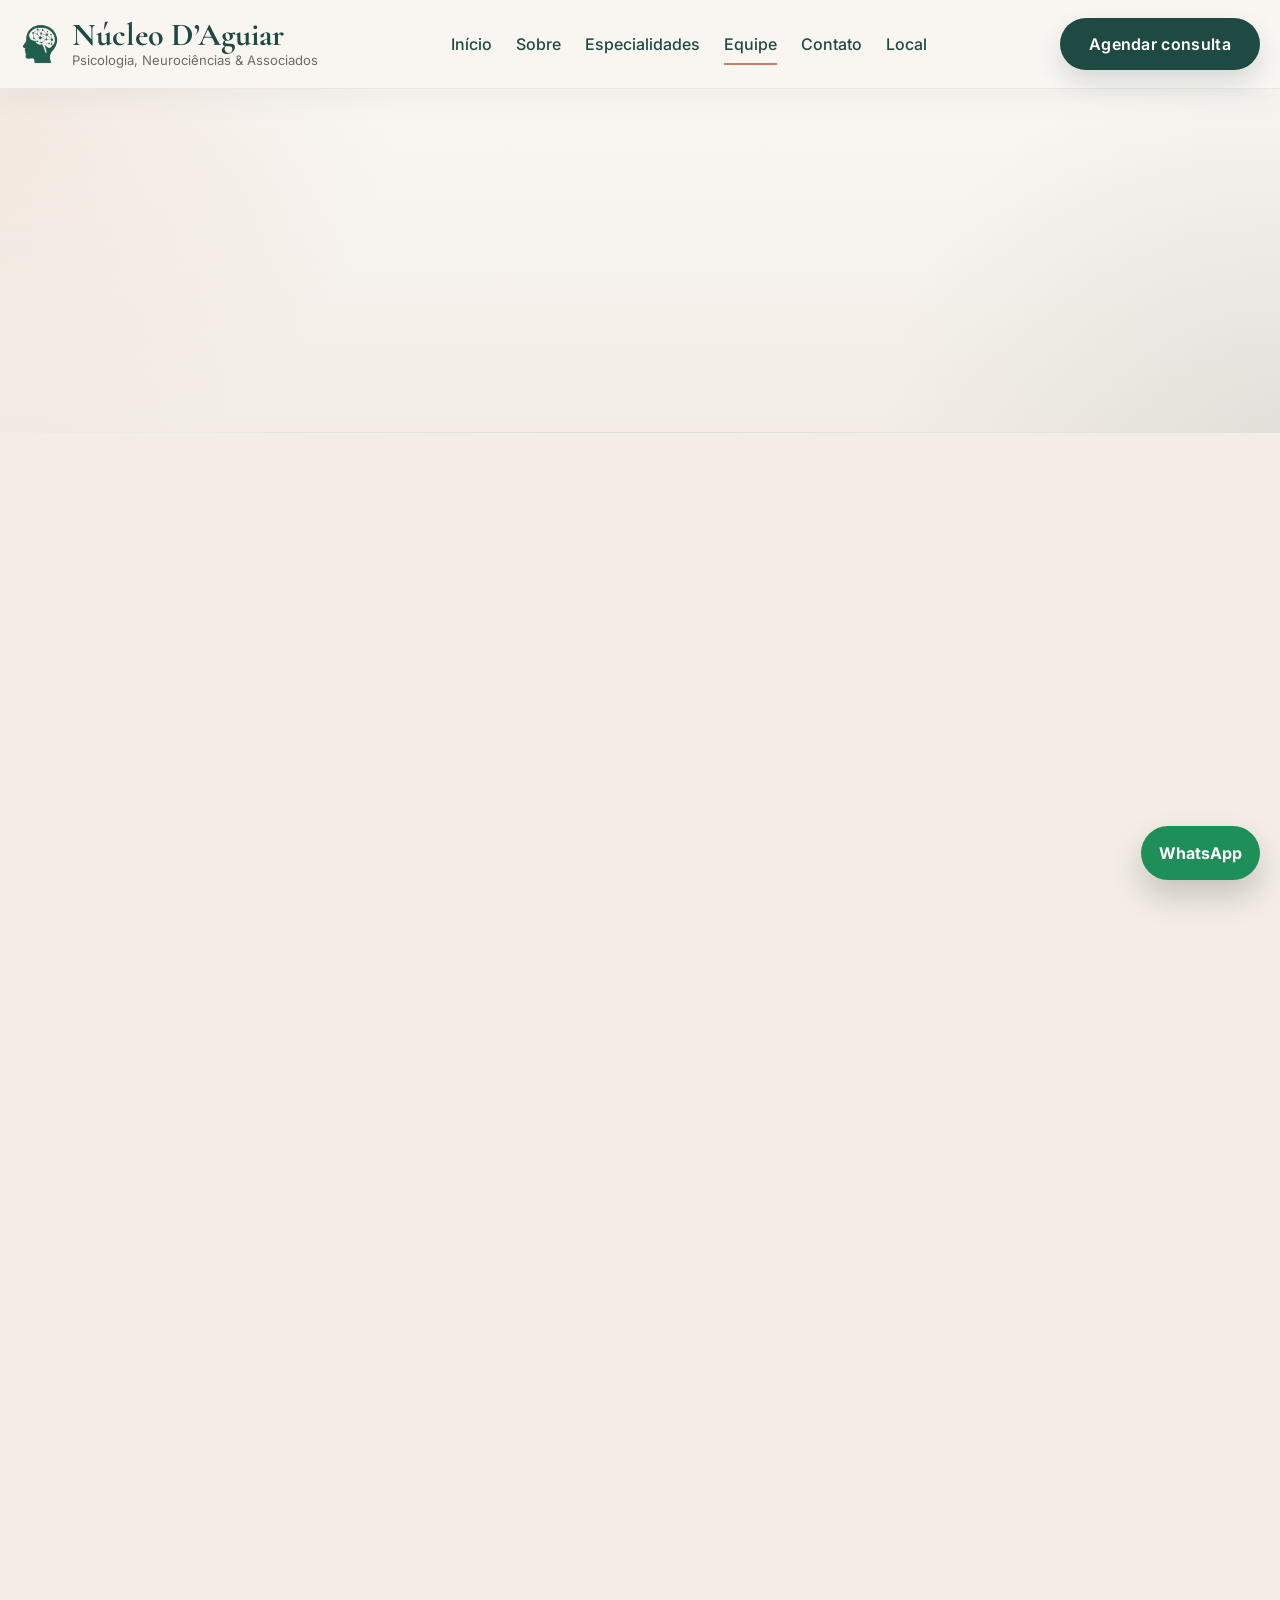
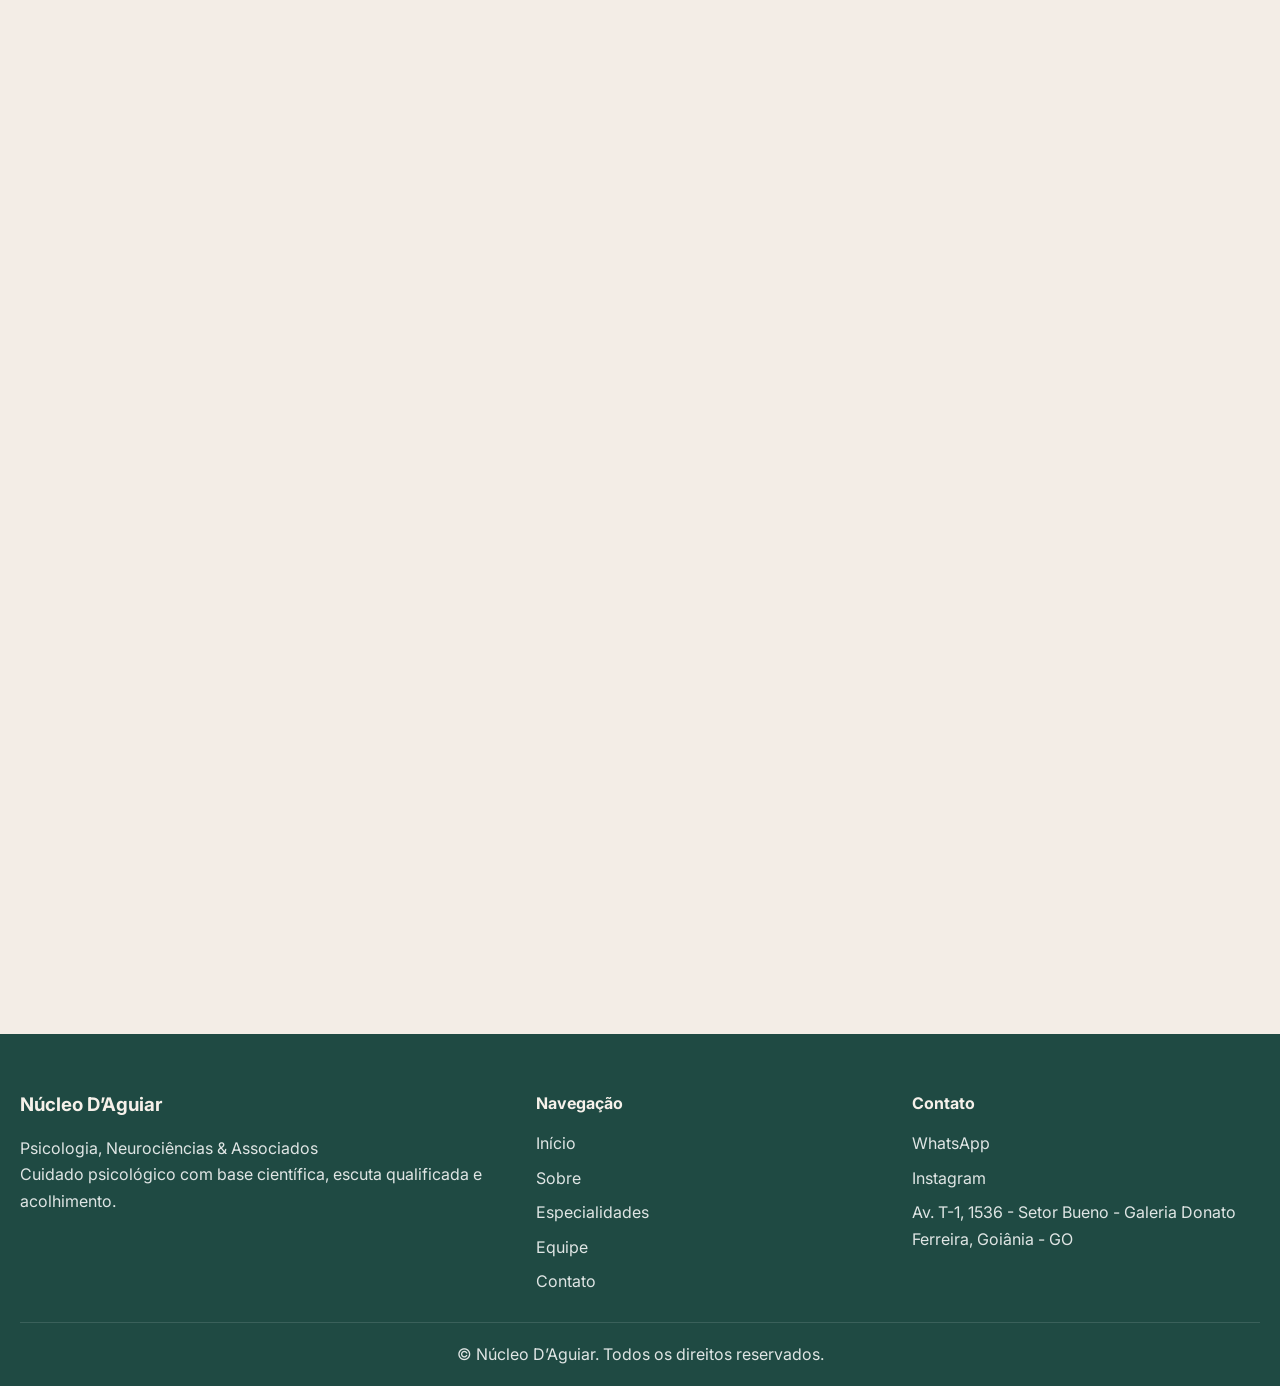
==== commit 79753c7c: "Update equipe.html" ====
--- a/equipe.html
+++ b/equipe.html
@@ -1,232 +1,337 @@
 <!DOCTYPE html>
 <html lang="pt-BR">
-
 <head>
-<meta charset="UTF-8">
-<meta name="viewport" content="width=device-width, initial-scale=1.0">
-
-<title>Equipe | Núcleo D’Aguiar</title>
-
-<meta name="description" content="Conheça a equipe do Núcleo D’Aguiar — profissionais de psicologia e neuropsicologia com atuação baseada em evidências científicas."/>
-<meta name="robots" content="index, follow"/>
-
-<link rel="stylesheet" href="assets/css/style.css">
-
-<!-- favicon -->
-<link rel="icon" href="favicon.ico">
-<link rel="icon" type="image/png" sizes="32x32" href="assets/img/favicon_32.png">
-<link rel="icon" type="image/png" sizes="16x16" href="assets/img/favicon_16.png">
-
-<link href="https://fonts.googleapis.com/css2?family=Cormorant+Garamond:wght@500;600;700&family=Inter:wght@300;400;500;600&display=swap" rel="stylesheet">
-
+  <meta charset="UTF-8" />
+  <meta name="viewport" content="width=device-width, initial-scale=1.0" />
+
+  <title>Equipe | Núcleo D’Aguiar – Psicologia em Goiânia</title>
+  <meta name="description" content="Conheça a equipe do Núcleo D’Aguiar, clínica de psicologia em Goiânia com profissionais que atuam com escuta qualificada, Terapia Cognitivo-Comportamental e neuropsicologia." />
+  <meta name="keywords" content="psicólogos em Goiânia, equipe de psicologia Goiânia, psicóloga em Goiânia, neuropsicologia Goiânia, Núcleo D’Aguiar" />
+  <meta name="author" content="Núcleo D’Aguiar" />
+  <meta name="robots" content="index, follow" />
+  <meta name="theme-color" content="#1F4A43" />
+
+  <link rel="canonical" href="https://nucleodaguiar.github.io/nucleo-daguiar-site/equipe.html" />
+
+  <link rel="preconnect" href="https://fonts.googleapis.com" />
+  <link rel="preconnect" href="https://fonts.gstatic.com" crossorigin />
+  <link href="https://fonts.googleapis.com/css2?family=Cormorant+Garamond:wght@500;600;700&family=Inter:wght@300;400;500;600;700&display=swap" rel="stylesheet" />
+  <link rel="stylesheet" href="assets/css/style.css" />
+
+  <link rel="icon" href="./favicon.ico" sizes="any" />
+  <link rel="icon" type="image/png" sizes="16x16" href="./assets/img/favicon_16.png" />
+  <link rel="icon" type="image/png" sizes="32x32" href="./assets/img/favicon_32.png" />
+  <link rel="apple-touch-icon" sizes="128x128" href="./assets/img/favicon_128.png" />
+
+  <meta property="og:type" content="website" />
+  <meta property="og:locale" content="pt_BR" />
+  <meta property="og:site_name" content="Núcleo D’Aguiar" />
+  <meta property="og:title" content="Equipe | Núcleo D’Aguiar – Psicologia em Goiânia" />
+  <meta property="og:description" content="Conheça a equipe do Núcleo D’Aguiar e as modalidades de atendimento disponíveis." />
+  <meta property="og:url" content="https://nucleodaguiar.github.io/nucleo-daguiar-site/equipe.html" />
+  <meta property="og:image" content="https://nucleodaguiar.github.io/nucleo-daguiar-site/assets/img/icone_header_256.png" />
+
+  <meta name="twitter:card" content="summary_large_image" />
+  <meta name="twitter:title" content="Equipe | Núcleo D’Aguiar – Psicologia em Goiânia" />
+  <meta name="twitter:description" content="Conheça a equipe do Núcleo D’Aguiar e as modalidades de atendimento disponíveis." />
+  <meta name="twitter:image" content="https://nucleodaguiar.github.io/nucleo-daguiar-site/assets/img/icone_header_256.png" />
+
+  <style>
+    .page-equipe .team-page-wrap {
+      max-width: 1040px;
+    }
+
+    .page-equipe .page-hero .container {
+      max-width: 1100px;
+    }
+
+    .page-equipe .hero-title {
+      max-width: 980px;
+      font-size: clamp(40px, 4vw, 58px);
+    }
+
+    .page-equipe .team-intro {
+      max-width: 760px;
+      margin: 0 auto 24px;
+    }
+
+    .page-equipe .team-list {
+      max-width: 1000px;
+      margin: 0 auto;
+      display: grid;
+      gap: 18px;
+    }
+
+    .page-equipe .team-card-premium.team-card-horizontal {
+      grid-template-columns: 132px 1fr;
+      border-radius: 24px;
+      box-shadow: 0 16px 36px rgba(31, 74, 67, 0.07);
+      background: linear-gradient(180deg, rgba(255,255,255,0.99) 0%, rgba(249,245,240,0.99) 100%);
+    }
+
+    .page-equipe .team-card-premium.team-card-horizontal:hover {
+      transform: translateY(-5px);
+      box-shadow: 0 22px 46px rgba(31, 74, 67, 0.10);
+    }
+
+    .page-equipe .team-photo-wrap.small-photo {
+      padding: 26px 10px 26px 26px;
+    }
+
+    .page-equipe .team-photo-wrap.small-photo img {
+      width: 98px;
+      height: 98px;
+      border-width: 4px;
+      box-shadow: 0 12px 24px rgba(42, 36, 30, 0.10);
+    }
+
+    .page-equipe .team-card-body {
+      padding: 26px 28px 24px 8px;
+    }
+
+    .page-equipe .team-card-top {
+      margin-bottom: 14px;
+    }
+
+    .page-equipe .team-card-body h2 {
+      margin-bottom: 8px;
+      font-size: clamp(1.95rem, 2vw, 2.45rem);
+      line-height: 1.02;
+    }
+
+    .page-equipe .team-meta {
+      margin-bottom: 12px;
+      font-size: 0.98rem;
+    }
+
+    .page-equipe .team-badge-premium {
+      margin-bottom: 14px;
+      padding: 8px 13px;
+      font-size: 0.84rem;
+      border-radius: 999px;
+      background: rgba(196, 130, 98, 0.12);
+    }
+
+    .page-equipe .team-card-body p:last-of-type {
+      max-width: 58ch;
+      font-size: 0.98rem;
+      line-height: 1.72;
+    }
+
+    .page-equipe .cta-team {
+      max-width: 900px;
+    }
+
+    @media (max-width: 768px) {
+      .page-equipe .team-page-wrap,
+      .page-equipe .team-list {
+        max-width: 100%;
+      }
+
+      .page-equipe .team-card-premium.team-card-horizontal {
+        grid-template-columns: 1fr;
+      }
+
+      .page-equipe .team-photo-wrap.small-photo {
+        padding: 24px 20px 8px;
+      }
+
+      .page-equipe .team-photo-wrap.small-photo img {
+        width: 104px;
+        height: 104px;
+      }
+
+      .page-equipe .team-card-body {
+        padding: 16px 22px 24px;
+      }
+
+      .page-equipe .team-card-body h2 {
+        font-size: 2.15rem;
+      }
+
+      .page-equipe .team-card-body p:last-of-type {
+        max-width: 100%;
+        font-size: 1rem;
+        line-height: 1.76;
+      }
+    }
+  </style>
 </head>
 
-<body>
-
-<header class="site-header">
-<div class="container header-wrap">
-
-<a href="index.html" class="brand">
-<img src="assets/img/icone_header_256.png" class="brand-icon">
-<div class="brand-text">
-<span class="brand-title">Núcleo D’Aguiar</span>
-<span class="brand-subtitle">Psicologia, Neurociências & Associados</span>
-</div>
-</a>
-
-<nav class="main-nav">
-<a href="index.html">Início</a>
-<a href="sobre.html">Sobre</a>
-<a href="especialidades.html">Especialidades</a>
-<a href="equipe.html" class="active">Equipe</a>
-<a href="contato.html">Contato</a>
-<a href="local.html">Local</a>
-</nav>
-
-<a href="https://wa.me/5562991787997" class="btn btn-primary desktop-cta" target="_blank">Agendar consulta</a>
-
-</div>
-</header>
-
-
-<main>
-
-<section class="page-hero">
-<div class="container fade-up">
-<span class="eyebrow">Equipe</span>
-<h1>Profissionais comprometidos com cuidado ético e baseado em evidências</h1>
-<p>
-Nossa equipe reúne profissionais com formação sólida em psicologia e neurociências, 
-dedicados a oferecer atendimento responsável, humano e cientificamente fundamentado.
-</p>
-</div>
-</section>
-
-
-<section class="page-section">
-
-<div class="container team-list">
-
-
-<!-- PROFISSIONAL -->
-
-<article class="team-card">
-
-<div class="team-photo">
-<img src="assets/img/ereniz.jpg" alt="Psicóloga Ereniz Castro">
-</div>
-
-<div class="team-info">
-
-<h3>Ereniz Castro</h3>
-<span class="role">Psicóloga • CRP 09/21728</span>
-
-<p>
-Psicóloga clínica com especialização em Terapia Cognitivo-Comportamental e
-Neuropsicologia. Atua com psicoterapia baseada em evidências científicas,
-avaliação psicológica e avaliação neuropsicológica para investigação do
-funcionamento cognitivo e emocional.
-</p>
-
-</div>
-
-</article>
-
-
-
-<article class="team-card">
-
-<div class="team-photo">
-<img src="assets/img/ana-caroline.jpg" alt="Psicóloga Ana Caroline">
-</div>
-
-<div class="team-info">
-
-<h3>Ana Caroline Sousa</h3>
-<span class="role">Psicóloga • CRP 09/21958</span>
-
-<p>
-Atendimento psicológico para crianças, adolescentes e adultos com abordagem
-baseada na Terapia Cognitivo-Comportamental. Atua no acompanhamento
-emocional e no desenvolvimento de estratégias para enfrentamento de
-dificuldades psicológicas.
-</p>
-
-</div>
-
-</article>
-
-
-
-<article class="team-card">
-
-<div class="team-photo">
-<img src="assets/img/estevao.jpg" alt="Psicólogo Estevão Ortiz Ribeiro">
-</div>
-
-<div class="team-info">
-
-<h3>Estevão Ortiz Ribeiro</h3>
-<span class="role">Psicólogo • CRP 06/149544</span>
-
-<p>
-Atendimento psicológico para adolescentes e adultos com foco em
-autoconhecimento, desenvolvimento emocional e compreensão de padrões
-de pensamento e comportamento.
-</p>
-
-</div>
-
-</article>
-
-
-
-<article class="team-card">
-
-<div class="team-photo">
-<img src="assets/img/gessica.jpg" alt="Psicóloga Gessica Pires">
-</div>
-
-<div class="team-info">
-
-<h3>Gessica Pires</h3>
-<span class="role">Psicóloga • CRP 04/82970</span>
-
-<p>
-Atendimento psicológico para adultos, orientação parental e acompanhamento
-de casais em processo de adoção, oferecendo suporte psicológico especializado
-em diferentes momentos da vida familiar.
-</p>
-
-</div>
-
-</article>
-
-
-</div>
-
-</section>
-
-
-
-<section class="cta-section">
-<div class="container cta-box fade-up">
-
-<div>
-<span class="eyebrow">Agendamento</span>
-<h2>Entre em contato com nossa equipe</h2>
-<p>Podemos orientar sobre o profissional mais adequado para sua necessidade.</p>
-</div>
-
-<a href="https://wa.me/5562991787997" class="btn btn-primary" target="_blank">Agendar consulta</a>
-
-</div>
-</section>
-
-
-</main>
-
-
-<footer class="site-footer">
-
-<div class="container footer-grid">
-
-<div>
-<h3>Núcleo D’Aguiar</h3>
-<p>Psicologia, Neurociências & Associados</p>
-<p>Clínica de psicologia em Goiânia com atendimento baseado em evidências científicas.</p>
-</div>
-
-<div>
-<h4>Navegação</h4>
-<ul>
-<li><a href="index.html">Início</a></li>
-<li><a href="sobre.html">Sobre</a></li>
-<li><a href="especialidades.html">Especialidades</a></li>
-<li><a href="equipe.html">Equipe</a></li>
-<li><a href="contato.html">Contato</a></li>
-</ul>
-</div>
-
-<div>
-<h4>Contato</h4>
-<ul>
-<li><a href="https://wa.me/5562991787997">WhatsApp</a></li>
-<li><a href="https://instagram.com/nucleo.daguiar">Instagram</a></li>
-<li>Av. T-1, 1536 — Setor Bueno — Goiânia</li>
-</ul>
-</div>
-
-</div>
-
-<div class="container footer-bottom">
-<p>© Núcleo D’Aguiar. Todos os direitos reservados.</p>
-</div>
-
-</footer>
-
-
-<script src="assets/js/script.js"></script>
-
+<body class="page-equipe">
+  <header class="site-header">
+    <div class="container header-wrap">
+      <a href="index.html" class="brand" aria-label="Página inicial do Núcleo D’Aguiar">
+        <img src="assets/img/icone_header_256.png" alt="Ícone Núcleo D’Aguiar" class="brand-icon" />
+        <div class="brand-text">
+          <span class="brand-title">Núcleo D’Aguiar</span>
+          <span class="brand-subtitle">Psicologia, Neurociências & Associados</span>
+        </div>
+      </a>
+
+      <button class="menu-toggle" aria-label="Abrir menu" aria-expanded="false" aria-controls="menu-principal">☰</button>
+
+      <nav class="main-nav" id="menu-principal">
+        <a href="index.html">Início</a>
+        <a href="sobre.html">Sobre</a>
+        <a href="especialidades.html">Especialidades</a>
+        <a href="equipe.html" class="active">Equipe</a>
+        <a href="contato.html">Contato</a>
+        <a href="local.html">Local</a>
+      </nav>
+
+      <a href="https://wa.me/5562991787997" target="_blank" rel="noopener noreferrer" class="btn btn-primary desktop-cta">
+        Agendar consulta
+      </a>
+    </div>
+  </header>
+
+  <main>
+    <section class="page-hero">
+      <div class="container fade-up">
+        <span class="eyebrow">Equipe</span>
+        <h1 class="hero-title">Profissionais comprometidos com cuidado clínico, escuta qualificada e ética</h1>
+        <p>
+          Conheça a equipe do Núcleo D’Aguiar e as modalidades de atendimento disponíveis para diferentes perfis e necessidades clínicas.
+        </p>
+      </div>
+    </section>
+
+    <section class="page-section">
+      <div class="container team-page-wrap">
+        <div class="team-intro fade-up">
+          <h2>Uma equipe construída com critério, sensibilidade e responsabilidade</h2>
+          <p>
+            Reunimos profissionais com formação qualificada, escuta ética e compromisso com um cuidado psicológico baseado em evidências, respeitando a singularidade de cada paciente.
+          </p>
+        </div>
+
+        <div class="team-list fade-up">
+
+          <article class="team-card-premium team-card-horizontal">
+            <div class="team-photo-wrap small-photo">
+              <img src="assets/img/ana-caroline.jpg" alt="Foto da psicóloga Ana Caroline Sousa" />
+            </div>
+            <div class="team-card-body">
+              <div class="team-card-top">
+                <h2>Ana Caroline Sousa</h2>
+                <p class="team-meta">Psicóloga | CRP 09/21958</p>
+                <span class="team-badge-premium">Atendimento presencial</span>
+              </div>
+              <p>
+                Ana Caroline realiza atendimento psicológico para crianças, adolescentes e adultos, oferecendo um espaço de escuta acolhedora e respeitosa. Com base na Terapia Cognitivo-Comportamental, auxilia pacientes a compreender pensamentos, emoções e comportamentos, fortalecendo recursos emocionais para lidar com os desafios da vida.
+              </p>
+            </div>
+          </article>
+
+          <article class="team-card-premium team-card-horizontal">
+            <div class="team-photo-wrap small-photo">
+              <img src="assets/img/ereniz.jpg" alt="Foto da psicóloga Ereniz Castro" />
+            </div>
+            <div class="team-card-body">
+              <div class="team-card-top">
+                <h2>Ereniz Castro</h2>
+                <p class="team-meta">Psicóloga | CRP 09/21728</p>
+                <span class="team-badge-premium">Atendimento presencial e online</span>
+              </div>
+              <p>
+                Especialista em Terapia Cognitivo-Comportamental e Neuropsicologia, Ereniz atua no acompanhamento psicológico e em avaliações psicológicas e neuropsicológicas. Seu trabalho busca promover autoconhecimento, regulação emocional e desenvolvimento de estratégias mais saudáveis para enfrentar desafios pessoais e profissionais.
+              </p>
+            </div>
+          </article>
+
+          <article class="team-card-premium team-card-horizontal">
+            <div class="team-photo-wrap small-photo">
+              <img src="assets/img/estevao.jpg" alt="Foto do psicólogo Estevão Ortiz Ribeiro" />
+            </div>
+            <div class="team-card-body">
+              <div class="team-card-top">
+                <h2>Estevão Ortiz Ribeiro</h2>
+                <p class="team-meta">Psicólogo | CRP 06/149544</p>
+                <span class="team-badge-premium">Atendimento online</span>
+              </div>
+              <p>
+                Atua no atendimento de adolescentes e adultos, oferecendo um espaço terapêutico voltado ao autoconhecimento e ao fortalecimento emocional. Seu trabalho, fundamentado na Terapia Cognitivo-Comportamental, auxilia pacientes a compreender padrões de pensamento e desenvolver novas formas de lidar com desafios da vida.
+              </p>
+            </div>
+          </article>
+
+          <article class="team-card-premium team-card-horizontal">
+            <div class="team-photo-wrap small-photo">
+              <img src="assets/img/gessica.jpg" alt="Foto da psicóloga Gessica Pires" />
+            </div>
+            <div class="team-card-body">
+              <div class="team-card-top">
+                <h2>Gessica Pires</h2>
+                <p class="team-meta">Psicóloga | CRP 04/82970</p>
+                <span class="team-badge-premium">Atendimento online</span>
+              </div>
+              <p>
+                Realiza atendimento psicológico para adultos, com atuação em orientação parental e acompanhamento de casais em processos de adoção. Especialista no cuidado com pessoas adotivas, seu trabalho é fundamentado na Terapia Cognitivo-Comportamental, oferecendo um espaço seguro de escuta, reflexão e construção de vínculos mais conscientes.
+              </p>
+            </div>
+          </article>
+
+        </div>
+      </div>
+    </section>
+
+    <section class="cta-section">
+      <div class="container">
+        <div class="cta-team fade-up">
+          <span class="eyebrow">Agendamento</span>
+          <h2>Precisa de ajuda para encontrar o profissional mais adequado?</h2>
+          <p>
+            Nossa equipe pode orientar você conforme a modalidade de atendimento, faixa etária e demanda clínica, facilitando o primeiro passo com mais clareza e segurança.
+          </p>
+
+          <div class="cta-team-actions">
+            <a href="https://wa.me/5562991787997" target="_blank" rel="noopener noreferrer" class="btn btn-primary">Agendar consulta</a>
+            <a href="contato.html" class="btn-outline-soft">Falar com a clínica</a>
+          </div>
+        </div>
+      </div>
+    </section>
+  </main>
+
+  <footer class="site-footer">
+    <div class="container footer-grid">
+      <div>
+        <h3>Núcleo D’Aguiar</h3>
+        <p>Psicologia, Neurociências & Associados</p>
+        <p>Cuidado psicológico com base científica, escuta qualificada e acolhimento.</p>
+      </div>
+
+      <div>
+        <h4>Navegação</h4>
+        <ul>
+          <li><a href="index.html">Início</a></li>
+          <li><a href="sobre.html">Sobre</a></li>
+          <li><a href="especialidades.html">Especialidades</a></li>
+          <li><a href="equipe.html">Equipe</a></li>
+          <li><a href="contato.html">Contato</a></li>
+        </ul>
+      </div>
+
+      <div>
+        <h4>Contato</h4>
+        <ul>
+          <li><a href="https://wa.me/5562991787997" target="_blank" rel="noopener noreferrer">WhatsApp</a></li>
+          <li><a href="https://instagram.com/nucleo.daguiar" target="_blank" rel="noopener noreferrer">Instagram</a></li>
+          <li>Av. T-1, 1536 - Setor Bueno - Galeria Donato Ferreira, Goiânia - GO</li>
+        </ul>
+      </div>
+    </div>
+
+    <div class="container footer-bottom">
+      <p>© Núcleo D’Aguiar. Todos os direitos reservados.</p>
+    </div>
+  </footer>
+
+  <a href="https://wa.me/5562991787997" target="_blank" rel="noopener noreferrer" class="floating-whatsapp" aria-label="Falar no WhatsApp">
+    WhatsApp
+  </a>
+
+  <script src="assets/js/script.js"></script>
 </body>
 </html>
--- a/assets/css/style.css
+++ b/assets/css/style.css
@@ -177,6 +177,25 @@
   background: rgba(255, 255, 255, 0.82);
 }
 
+.btn-outline-soft {
+  display: inline-flex;
+  align-items: center;
+  justify-content: center;
+  padding: 14px 22px;
+  border: 1px solid rgba(31, 74, 67, 0.18);
+  border-radius: 999px;
+  background: rgba(255, 255, 255, 0.6);
+  color: #264f47;
+  font-weight: 600;
+  transition: transform 0.28s ease, background 0.28s ease, border-color 0.28s ease;
+}
+
+.btn-outline-soft:hover {
+  transform: translateY(-2px);
+  background: rgba(255, 255, 255, 0.88);
+  border-color: rgba(31, 74, 67, 0.28);
+}
+
 .desktop-cta {
   padding: 12px 28px;
   letter-spacing: 0.02em;
@@ -187,7 +206,6 @@
 .eyebrow {
   display: block;
   margin-bottom: 18px;
-  padding-left: 0;
   font-family: "Inter", sans-serif;
   font-size: 13px;
   font-weight: 600;
@@ -203,7 +221,13 @@
 .cta-box h2,
 .specialty-head h2,
 .team-card-content h2,
-.content-card h2 {
+.content-card h2,
+.team-intro h2,
+.especialidades-intro h2,
+.mvv-header h2,
+.cta-team h2,
+.cta-specialties h2,
+.cta-premium h2 {
   font-family: "Cormorant Garamond", serif;
   color: var(--primary);
   line-height: 1.06;
@@ -294,6 +318,13 @@
   font-size: 0.92rem;
   font-weight: 600;
   box-shadow: 0 8px 22px rgba(0, 0, 0, 0.04);
+}
+
+.hero-actions {
+  display: flex;
+  align-items: center;
+  justify-content: center;
+  margin-top: 8px;
 }
 
 .hero-card {
@@ -407,43 +438,50 @@
 /* PAGE HERO */
 
 .page-hero {
-  padding: 68px 0 24px;
-  background: linear-gradient(180deg, rgba(250, 247, 243, 0.94), rgba(243, 237, 230, 0));
+  position: relative;
+  overflow: hidden;
+  padding: 78px 0 38px;
+  background:
+    radial-gradient(circle at top left, rgba(196, 130, 98, 0.11) 0%, rgba(196, 130, 98, 0) 30%),
+    radial-gradient(circle at bottom right, rgba(31, 74, 67, 0.08) 0%, rgba(31, 74, 67, 0) 30%),
+    linear-gradient(180deg, rgba(250, 247, 243, 0.95), rgba(243, 237, 230, 0));
   text-align: center;
 }
 
+.page-hero::after {
+  content: "";
+  position: absolute;
+  inset: auto 0 0 0;
+  height: 1px;
+  background: linear-gradient(90deg, rgba(31, 74, 67, 0), rgba(31, 74, 67, 0.1), rgba(31, 74, 67, 0));
+}
+
 .page-hero .container {
-  max-width: 1100px;
+  position: relative;
+  z-index: 1;
+  max-width: 1180px;
   text-align: center;
 }
 
-.page-hero h1 {
-  max-width: 980px;
+.page-hero h1,
+.hero-title {
+  max-width: 1080px;
   width: 100%;
-  margin: 0 auto 14px;
-  font-size: clamp(2.8rem, 4.6vw, 4.4rem);
-  line-height: 1.12;
-  letter-spacing: -0.02em;
-  text-wrap: unset;
-}
-
-.page-hero p {
-  max-width: 650px;
-  margin: 20px auto 0;
-  color: var(--muted);
-  font-size: 18px;
-  opacity: 0.85;
-}
-
-.hero-title {
-  max-width: 980px;
-  margin: auto;
-  font-family: "Cormorant Garamond", serif;
-  font-size: clamp(40px, 4.2vw, 60px);
-  line-height: 1.15;
-  letter-spacing: -0.02em;
+  margin: 0 auto 16px;
+  font-size: clamp(42px, 4.3vw, 64px);
+  line-height: 1.08;
+  letter-spacing: -0.03em;
   text-align: center;
   color: #264f47;
+  text-wrap: balance;
+}
+
+.page-hero p {
+  max-width: 760px;
+  margin: 0 auto;
+  color: rgba(47, 47, 47, 0.82);
+  font-size: 18px;
+  line-height: 1.72;
 }
 
 /* SECTIONS */
@@ -468,8 +506,18 @@
 
 .section-heading h2 {
   max-width: 18ch;
+  margin: 0 auto 12px;
+  font-size: clamp(2rem, 2.8vw, 2.7rem);
+}
+
+.section-heading p,
+.team-intro p,
+.especialidades-intro p,
+.mvv-header p {
+  max-width: 760px;
   margin: 0 auto;
-  font-size: clamp(2rem, 2.8vw, 2.7rem);
+  color: #6f6a64;
+  line-height: 1.78;
 }
 
 /* GRIDS */
@@ -501,17 +549,31 @@
 .info-card,
 .mini-info-card,
 .content-card,
-.team-card,
 .team-mini-card {
-  background: rgba(255, 255, 255, 0.88);
-  border: 1px solid rgba(31, 74, 67, 0.08);
-  border-radius: var(--radius);
-  box-shadow: 0 18px 38px rgba(42, 36, 30, 0.08);
-  transition:
-    transform 0.28s ease,
-    box-shadow 0.28s ease,
-    border-color 0.28s ease,
-    background 0.28s ease;
+  position: relative;
+  background: linear-gradient(180deg, rgba(255, 255, 255, 0.985) 0%, rgba(248, 244, 238, 0.985) 100%);
+  border: 1px solid rgba(31, 74, 67, 0.1);
+  border-radius: 28px;
+  box-shadow: 0 18px 44px rgba(31, 74, 67, 0.08);
+  overflow: hidden;
+  transition: transform 0.32s ease, box-shadow 0.32s ease, border-color 0.32s ease;
+}
+
+.feature-card::before,
+.service-card::before,
+.mode-card::before,
+.step-card::before,
+.info-card::before,
+.mini-info-card::before,
+.content-card::before,
+.team-mini-card::before {
+  content: "";
+  position: absolute;
+  top: 0;
+  left: 16%;
+  width: 68%;
+  height: 1px;
+  background: linear-gradient(90deg, rgba(196, 130, 98, 0), rgba(196, 130, 98, 0.48), rgba(196, 130, 98, 0));
 }
 
 .feature-card:hover,
@@ -521,12 +583,10 @@
 .info-card:hover,
 .mini-info-card:hover,
 .content-card:hover,
-.team-card:hover,
 .team-mini-card:hover {
   transform: translateY(-6px);
-  box-shadow: 0 24px 50px rgba(42, 36, 30, 0.12);
+  box-shadow: 0 26px 54px rgba(31, 74, 67, 0.12);
   border-color: rgba(31, 74, 67, 0.16);
-  background: rgba(255, 255, 255, 0.96);
 }
 
 .feature-card,
@@ -557,13 +617,68 @@
 .info-card p,
 .mini-info-card p,
 .content-card p {
-  color: var(--muted);
+  color: #5b5550;
+  line-height: 1.82;
 }
 
 .feature-icon {
   margin-bottom: 14px;
   color: var(--accent);
   font-size: 1.4rem;
+}
+
+.service-card {
+  display: flex;
+  flex-direction: column;
+  padding: 30px 28px 28px;
+}
+
+.service-card h2,
+.service-card h3 {
+  margin-bottom: 12px;
+  font-family: "Cormorant Garamond", serif;
+  font-size: clamp(2rem, 2.2vw, 2.4rem);
+  line-height: 1.06;
+  letter-spacing: -0.02em;
+  color: #264f47;
+}
+
+.service-card::after {
+  display: flex;
+  align-items: center;
+  justify-content: center;
+  order: -1;
+  width: 58px;
+  height: 58px;
+  margin-bottom: 16px;
+  border-radius: 50%;
+  background: rgba(31, 74, 67, 0.08);
+  color: #264f47;
+  font-size: 1.35rem;
+}
+
+.service-card:nth-child(1)::after {
+  content: "🧠";
+}
+
+.service-card:nth-child(2)::after {
+  content: "⚕️";
+}
+
+.service-card:nth-child(3)::after {
+  content: "🔎";
+}
+
+.service-card:nth-child(4)::after {
+  content: "🏡";
+}
+
+.service-card:nth-child(5)::after {
+  content: "🌱";
+}
+
+.service-card:nth-child(6)::after {
+  content: "💻";
 }
 
 .service-card a {
@@ -619,12 +734,24 @@
 }
 
 .highlight-box {
+  position: relative;
   width: 100%;
   padding: 28px;
   background: rgba(255, 255, 255, 0.84);
   border: 1px solid var(--border);
   border-radius: 28px;
   box-shadow: var(--shadow);
+  overflow: hidden;
+}
+
+.highlight-box::before {
+  content: "";
+  position: absolute;
+  top: 0;
+  left: 16%;
+  width: 68%;
+  height: 1px;
+  background: linear-gradient(90deg, rgba(196, 130, 98, 0), rgba(196, 130, 98, 0.48), rgba(196, 130, 98, 0));
 }
 
 .highlight-item + .highlight-item {
@@ -644,7 +771,7 @@
   color: var(--muted);
 }
 
-/* TEAM HOME */
+/* TEAM MINI */
 
 .team-mini-card {
   display: flex;
@@ -723,13 +850,6 @@
 
 /* MAP */
 
-.hero-actions {
-  display: flex;
-  align-items: center;
-  justify-content: center;
-  margin-top: 8px;
-}
-
 .map-box {
   width: 100%;
   overflow: hidden;
@@ -749,7 +869,7 @@
   border: 0;
 }
 
-/* INTERNAL */
+/* INTERNAL LIST */
 
 .styled-list {
   padding-left: 18px;
@@ -770,93 +890,333 @@
   font-weight: 700;
 }
 
+/* TEAM PAGE — SIMPLE */
+
+.team-list {
+  max-width: 1000px;
+  margin: auto;
+}
+
 .team-card {
+  display: flex;
+  gap: 28px;
+  align-items: flex-start;
+  background: #fff;
+  border-radius: 14px;
+  padding: 28px;
+  box-shadow: 0 10px 28px rgba(0, 0, 0, 0.06);
+  margin-bottom: 28px;
+}
+
+.team-photo img {
+  width: 120px;
+  height: 120px;
+  object-fit: cover;
+  border-radius: 100%;
+  flex-shrink: 0;
+}
+
+.team-info h3 {
+  font-size: 24px;
+  margin-bottom: 6px;
+}
+
+.team-info .role {
+  display: block;
+  font-size: 14px;
+  color: #777;
+  margin-bottom: 12px;
+  font-weight: 500;
+}
+
+.team-info p {
+  font-size: 15px;
+  line-height: 1.7;
+  color: #444;
+}
+
+/* TEAM PAGE — PREMIUM */
+
+.page-equipe .page-hero p {
+  max-width: 760px;
+}
+
+.team-page-wrap {
+  max-width: 1180px;
+  margin: 0 auto;
+}
+
+.team-intro {
+  max-width: 860px;
+  margin: 0 auto 28px;
+  text-align: center;
+}
+
+.team-card-premium.team-card-horizontal {
+  position: relative;
   display: grid;
-  grid-template-columns: 220px 1fr;
+  grid-template-columns: 160px 1fr;
+  gap: 0;
+  min-height: 100%;
   overflow: hidden;
-}
-
-.team-card img {
-  width: 100%;
-  height: 100%;
+  background: linear-gradient(180deg, rgba(255, 255, 255, 0.985) 0%, rgba(248, 244, 238, 0.985) 100%);
+  border: 1px solid rgba(31, 74, 67, 0.1);
+  border-radius: 28px;
+  box-shadow: 0 18px 44px rgba(31, 74, 67, 0.08);
+  transition: transform 0.32s ease, box-shadow 0.32s ease, border-color 0.32s ease;
+}
+
+.team-card-premium.team-card-horizontal::before {
+  content: "";
+  position: absolute;
+  top: 0;
+  left: 16%;
+  width: 68%;
+  height: 1px;
+  background: linear-gradient(90deg, rgba(196, 130, 98, 0), rgba(196, 130, 98, 0.5), rgba(196, 130, 98, 0));
+}
+
+.team-card-premium.team-card-horizontal:hover {
+  transform: translateY(-6px);
+  box-shadow: 0 26px 54px rgba(31, 74, 67, 0.12);
+  border-color: rgba(31, 74, 67, 0.16);
+}
+
+.team-photo-wrap.small-photo {
+  display: flex;
+  align-items: center;
+  justify-content: center;
+  padding: 24px 12px 24px 24px;
+  background: transparent;
   min-height: 100%;
+}
+
+.team-photo-wrap.small-photo img {
+  width: 112px;
+  height: 112px;
+  border-radius: 50%;
   object-fit: cover;
-  transition: transform 0.45s ease;
-}
-
-.team-card:hover img {
-  transform: scale(1.03);
-}
-
-.team-card-content {
+  object-position: center;
+  border: 4px solid rgba(196, 130, 98, 0.16);
+  box-shadow: 0 14px 28px rgba(42, 36, 30, 0.1);
+  transition: transform 0.35s ease, box-shadow 0.35s ease;
+}
+
+.team-card-premium.team-card-horizontal:hover .team-photo-wrap.small-photo img {
+  transform: scale(1.04);
+  box-shadow: 0 18px 34px rgba(42, 36, 30, 0.14);
+}
+
+.team-card-body {
+  padding: 28px 28px 26px 12px;
   display: flex;
   flex-direction: column;
   justify-content: center;
-  padding: 24px;
-}
-
-.team-card-content h2 {
+  text-align: left;
+}
+
+.team-card-body h2 {
   margin-bottom: 8px;
-  font-size: clamp(1.65rem, 2vw, 1.95rem);
+  font-size: clamp(2rem, 2.2vw, 2.4rem);
+  line-height: 1.04;
+  letter-spacing: -0.02em;
+  color: #264f47;
 }
 
 .team-meta {
+  margin-bottom: 14px;
+  color: #264f47;
+  font-size: 1rem;
+  font-weight: 600;
+}
+
+.team-badge-premium {
+  display: inline-flex;
+  align-items: center;
+  justify-content: center;
+  width: fit-content;
+  margin-bottom: 18px;
+  padding: 9px 14px;
+  border-radius: 999px;
+  background: rgba(196, 130, 98, 0.13);
+  color: #b16f4f;
+  font-size: 0.92rem;
+  font-weight: 700;
+}
+
+.team-card-body p:last-of-type {
+  color: #59534e;
+  line-height: 1.82;
+}
+
+.team-card-body .btn {
+  align-self: flex-start;
+  margin-top: 18px;
+}
+
+/* TEAM HOME — HORIZONTAL */
+
+.team-home-list {
+  display: grid;
+  grid-template-columns: 1fr;
+  gap: 20px;
+  max-width: 1040px;
+  margin: 0 auto;
+}
+
+.team-home-card-horizontal {
+  position: relative;
+  display: grid;
+  grid-template-columns: 132px 1fr;
+  align-items: center;
+  gap: 0;
+  padding: 22px 24px;
+  background: linear-gradient(180deg, rgba(255, 255, 255, 0.96) 0%, rgba(248, 244, 238, 0.98) 100%);
+  border: 1px solid rgba(31, 74, 67, 0.1);
+  border-radius: 24px;
+  box-shadow: 0 16px 36px rgba(31, 74, 67, 0.08);
+  transition: transform 0.3s ease, box-shadow 0.3s ease, border-color 0.3s ease;
+  overflow: hidden;
+}
+
+.team-home-card-horizontal::before {
+  content: "";
+  position: absolute;
+  top: 0;
+  left: 18%;
+  width: 64%;
+  height: 1px;
+  background: linear-gradient(90deg, rgba(196, 130, 98, 0), rgba(196, 130, 98, 0.48), rgba(196, 130, 98, 0));
+}
+
+.team-home-card-horizontal:hover {
+  transform: translateY(-5px);
+  box-shadow: 0 22px 48px rgba(31, 74, 67, 0.12);
+  border-color: rgba(31, 74, 67, 0.16);
+}
+
+.team-home-photo {
+  display: flex;
+  align-items: center;
+  justify-content: center;
+  padding-right: 10px;
+}
+
+.team-home-photo img {
+  width: 96px;
+  height: 96px;
+  border-radius: 50%;
+  object-fit: cover;
+  object-position: center;
+  border: 4px solid rgba(196, 130, 98, 0.16);
+  box-shadow: 0 12px 24px rgba(42, 36, 30, 0.1);
+  transition: transform 0.35s ease, box-shadow 0.35s ease;
+}
+
+.team-home-card-horizontal:hover .team-home-photo img {
+  transform: scale(1.04);
+  box-shadow: 0 16px 30px rgba(42, 36, 30, 0.14);
+}
+
+.team-home-info {
+  text-align: left;
+}
+
+.team-home-info h3 {
+  margin-bottom: 6px;
+  color: var(--primary);
+  font-size: 1.4rem;
+  line-height: 1.15;
+  font-family: "Cormorant Garamond", serif;
+}
+
+.team-home-meta {
   margin-bottom: 10px;
   color: var(--primary);
+  font-size: 0.96rem;
   font-weight: 600;
 }
 
-.team-badge {
-  display: inline-block;
-  margin-bottom: 16px;
-  padding: 8px 14px;
+.team-home-badge {
+  display: inline-flex;
+  align-items: center;
+  justify-content: center;
+  width: fit-content;
+  margin-bottom: 12px;
+  padding: 8px 12px;
   border-radius: 999px;
-  background: rgba(196, 130, 98, 0.12);
-  color: var(--accent);
-  font-size: 0.9rem;
+  background: rgba(196, 130, 98, 0.13);
+  color: #b16f4f;
+  font-size: 0.86rem;
   font-weight: 700;
 }
 
-.team-card-content .btn {
-  align-self: flex-start;
-  margin-top: 8px;
+.team-home-info p:last-child {
+  margin: 0;
+  color: #5b5550;
+  line-height: 1.72;
 }
 
 /* CTA */
 
-.cta-box {
+.cta-box,
+.cta-team,
+.cta-specialties,
+.cta-premium {
+  max-width: 940px;
+  margin: 0 auto;
   display: grid;
   grid-template-columns: 1fr auto;
   align-items: center;
   gap: 28px;
-  padding: 32px;
-  background: linear-gradient(135deg, rgba(255, 255, 255, 0.92), rgba(250, 247, 243, 0.98));
+  padding: clamp(28px, 4vw, 44px);
+  background: linear-gradient(135deg, rgba(255, 255, 255, 0.94), rgba(250, 247, 243, 0.98));
   border: 1px solid rgba(31, 74, 67, 0.08);
-  border-radius: 30px;
-  box-shadow: 0 22px 50px rgba(42, 36, 30, 0.1);
+  border-radius: 28px;
+  box-shadow: 0 22px 52px rgba(31, 74, 67, 0.08);
   text-align: center;
 }
 
-.cta-box > div {
+.cta-box > div,
+.cta-team > div,
+.cta-specialties > div,
+.cta-premium > div {
   max-width: 900px;
   margin: 0 auto;
 }
 
-.cta-box h2 {
-  max-width: 18ch;
-  margin-inline: auto;
-  margin-bottom: 10px;
-  font-size: clamp(1.9rem, 2.8vw, 2.45rem);
-}
-
-.cta-box p {
-  max-width: 52ch;
-  margin-inline: auto;
-  color: var(--muted);
+.cta-box h2,
+.cta-team h2,
+.cta-specialties h2,
+.cta-premium h2 {
+  max-width: 17ch;
+  margin: 0 auto 12px;
+  font-size: clamp(2rem, 2.8vw, 2.7rem);
+  line-height: 1.08;
+  letter-spacing: -0.02em;
+  color: #264f47;
+}
+
+.cta-box p,
+.cta-team p,
+.cta-specialties p,
+.cta-premium p {
+  max-width: 700px;
+  margin: 0 auto 1.6rem;
+  color: #6f6a64;
+  line-height: 1.8;
 }
 
 .cta-box .btn {
   justify-self: end;
+}
+
+.cta-team-actions,
+.cta-specialties-actions {
+  display: flex;
+  justify-content: center;
+  gap: 14px;
+  flex-wrap: wrap;
 }
 
 /* FOOTER */
@@ -930,17 +1290,19 @@
   transform: translateY(0);
 }
 
-/* PAGE: SOBRE */
+/* PAGES */
 
 .page-sobre .page-hero {
   padding: 56px 0 28px;
 }
 
-.page-sobre .page-hero .container {
+.page-sobre .page-hero .container,
+.page-contato .page-hero .container {
   max-width: 1200px;
 }
 
-.page-sobre .page-hero .eyebrow {
+.page-sobre .page-hero .eyebrow,
+.page-contato .page-hero .eyebrow {
   margin-bottom: 14px;
 }
 
@@ -950,14 +1312,8 @@
   font-size: 1.04rem;
 }
 
-/* PAGE: CONTATO */
-
 .page-contato .page-hero {
   padding: 52px 0 18px;
-}
-
-.page-contato .page-hero .container {
-  max-width: 1200px;
 }
 
 .page-contato .page-hero h1 {
@@ -965,7 +1321,6 @@
   margin-bottom: 12px;
   font-size: clamp(42px, 4.5vw, 56px);
   line-height: 1.15;
-  text-wrap: normal;
   white-space: normal;
 }
 
@@ -1002,8 +1357,6 @@
 .page-contato .contato-cta-section .cta-box p {
   max-width: 48ch;
 }
-
-/* PAGE: LOCAL */
 
 .page-local .split-section,
 .page-local .page-section .split-section {
@@ -1084,6 +1437,10 @@
   align-items: center;
 }
 
+.hero-home .hero-actions {
+  margin-top: 24px;
+}
+
 /* RESPONSIVE */
 
 @media (max-width: 1180px) {
@@ -1091,7 +1448,10 @@
   .split-section,
   .footer-grid,
   .team-card,
-  .cta-box {
+  .cta-box,
+  .cta-team,
+  .cta-specialties,
+  .cta-premium {
     grid-template-columns: 1fr;
   }
 
@@ -1120,10 +1480,7 @@
     gap: 40px;
   }
 
-  .section-copy {
-    max-width: 100%;
-  }
-
+  .section-copy,
   .page-local .section-copy {
     max-width: 100%;
   }
@@ -1135,8 +1492,14 @@
     margin-right: auto;
   }
 
-  .page-local .map-box {
+  .page-local .map-box,
+  .page-local .map-box iframe {
     max-width: 100%;
+  }
+
+  .cards-3,
+  .cards-4 {
+    grid-template-columns: 1fr;
   }
 }
 
@@ -1190,7 +1553,6 @@
   .info-card:hover,
   .mini-info-card:hover,
   .content-card:hover,
-  .team-card:hover,
   .team-mini-card:hover,
   .hero-card:hover,
   .map-box:hover {
@@ -1205,7 +1567,8 @@
     padding: 55px 0 30px;
   }
 
-  .page-hero h1 {
+  .page-hero h1,
+  .hero-title {
     font-size: 34px;
     line-height: 1.25;
   }
@@ -1260,8 +1623,105 @@
 
 @media (max-width: 768px) {
   .hero-title {
+    max-width: 95%;
     font-size: 34px;
-    line-height: 1.2;
+    line-height: 1.16;
+  }
+
+  .page-hero p {
+    max-width: 92%;
+    font-size: 16px;
+  }
+
+  .content-card,
+  .service-card,
+  .team-mini-card,
+  .feature-card,
+  .mode-card,
+  .step-card,
+  .info-card,
+  .mini-info-card,
+  .cta-box,
+  .cta-team,
+  .cta-specialties,
+  .cta-premium {
+    border-radius: 22px;
+  }
+
+  .team-card {
+    flex-direction: column;
+    align-items: center;
+    text-align: center;
+  }
+
+  .team-photo img {
+    width: 110px;
+    height: 110px;
+    margin-bottom: 12px;
+  }
+
+  .team-card-premium.team-card-horizontal {
+    grid-template-columns: 1fr;
+  }
+
+  .team-photo-wrap.small-photo {
+    padding: 24px 20px 8px;
+  }
+
+  .team-photo-wrap.small-photo img {
+    width: 104px;
+    height: 104px;
+  }
+
+  .team-card-body {
+    padding: 16px 20px 22px;
+    text-align: center;
+  }
+
+  .team-card-body h2 {
+    font-size: 2rem;
+  }
+
+  .team-badge-premium,
+  .team-card-body .btn {
+    align-self: center;
+  }
+
+  .team-home-card-horizontal {
+    grid-template-columns: 1fr;
+    padding: 22px 18px;
+    text-align: center;
+  }
+
+  .team-home-photo {
+    padding-right: 0;
+    margin-bottom: 10px;
+  }
+
+  .team-home-photo img {
+    width: 92px;
+    height: 92px;
+  }
+
+  .team-home-info {
+    text-align: center;
+  }
+
+  .team-home-badge {
+    margin-left: auto;
+    margin-right: auto;
+  }
+
+  .cta-team-actions,
+  .cta-specialties-actions {
+    flex-direction: column;
+  }
+
+  .cta-team-actions .btn,
+  .cta-team-actions .btn-outline-soft,
+  .cta-specialties-actions .btn,
+  .cta-specialties-actions .btn-outline-soft {
+    width: 100%;
   }
 }
 
@@ -1331,10 +1791,6 @@
     height: 100% !important;
     object-fit: cover !important;
     object-position: center !important;
-  }
-
-  .carousel-image.active {
-    opacity: 1;
   }
 
   .carousel-btn {
@@ -1430,3 +1886,148 @@
     align-self: stretch;
   }
 }
+
+/* ===== EQUIPE — AJUSTE DESKTOP MAIS ELEGANTE E COMPACTO ===== */
+
+.page-equipe .team-page-wrap {
+  max-width: 1040px;
+}
+
+.page-equipe .team-intro {
+  max-width: 760px;
+  margin: 0 auto 24px;
+}
+
+.page-equipe .team-list {
+  max-width: 1000px;
+  margin: 0 auto;
+  gap: 18px;
+}
+
+.page-equipe .team-card-premium.team-card-horizontal,
+.page-equipe .team-card-luxury {
+  grid-template-columns: 132px 1fr;
+  border-radius: 24px;
+  box-shadow: 0 16px 36px rgba(31, 74, 67, 0.07);
+}
+
+.page-equipe .team-card-premium.team-card-horizontal:hover,
+.page-equipe .team-card-luxury:hover {
+  transform: translateY(-5px);
+  box-shadow: 0 22px 46px rgba(31, 74, 67, 0.10);
+}
+
+.page-equipe .team-photo-wrap.small-photo,
+.page-equipe .team-card-luxury .team-photo-wrap.small-photo {
+  padding: 26px 10px 26px 26px;
+}
+
+.page-equipe .team-photo-wrap.small-photo img,
+.page-equipe .team-card-luxury .team-photo-wrap.small-photo img {
+  width: 98px;
+  height: 98px;
+  border-width: 4px;
+  box-shadow: 0 12px 24px rgba(42, 36, 30, 0.10);
+}
+
+.page-equipe .team-card-body,
+.page-equipe .team-card-luxury .team-card-body {
+  padding: 26px 28px 24px 8px;
+}
+
+.page-equipe .team-card-top {
+  margin-bottom: 14px;
+}
+
+.page-equipe .team-card-body h2,
+.page-equipe .team-card-luxury .team-card-body h2 {
+  margin-bottom: 8px;
+  font-size: clamp(1.95rem, 2vw, 2.45rem);
+  line-height: 1.02;
+}
+
+.page-equipe .team-meta,
+.page-equipe .team-card-luxury .team-meta {
+  margin-bottom: 12px;
+  font-size: 0.98rem;
+}
+
+.page-equipe .team-badge-premium,
+.page-equipe .team-card-luxury .team-badge-premium {
+  margin-bottom: 14px;
+  padding: 8px 13px;
+  font-size: 0.84rem;
+  border-radius: 999px;
+}
+
+.page-equipe .team-card-body p:last-of-type,
+.page-equipe .team-card-luxury .team-card-body p:last-of-type {
+  max-width: 58ch;
+  font-size: 0.98rem;
+  line-height: 1.72;
+}
+
+.page-equipe .team-card-actions {
+  margin-top: 18px;
+}
+
+.page-equipe .team-card-actions .btn,
+.page-equipe .team-card-body .btn {
+  min-width: 190px;
+  padding: 12px 18px;
+  font-size: 0.95rem;
+}
+
+.page-equipe .cta-team {
+  max-width: 900px;
+}
+
+@media (min-width: 1200px) {
+  .page-equipe .page-hero .container {
+    max-width: 1100px;
+  }
+
+  .page-equipe .hero-title {
+    max-width: 980px;
+    font-size: clamp(40px, 4vw, 58px);
+  }
+}
+
+@media (max-width: 768px) {
+  .page-equipe .team-page-wrap,
+  .page-equipe .team-list {
+    max-width: 100%;
+  }
+
+  .page-equipe .team-card-premium.team-card-horizontal,
+  .page-equipe .team-card-luxury {
+    grid-template-columns: 1fr;
+  }
+
+  .page-equipe .team-photo-wrap.small-photo,
+  .page-equipe .team-card-luxury .team-photo-wrap.small-photo {
+    padding: 24px 20px 8px;
+  }
+
+  .page-equipe .team-photo-wrap.small-photo img,
+  .page-equipe .team-card-luxury .team-photo-wrap.small-photo img {
+    width: 104px;
+    height: 104px;
+  }
+
+  .page-equipe .team-card-body,
+  .page-equipe .team-card-luxury .team-card-body {
+    padding: 16px 22px 24px;
+  }
+
+  .page-equipe .team-card-body p:last-of-type,
+  .page-equipe .team-card-luxury .team-card-body p:last-of-type {
+    max-width: 100%;
+  }
+
+  .page-equipe .team-card-actions .btn,
+  .page-equipe .team-card-body .btn {
+    width: 100%;
+    min-width: unset;
+  }
+}
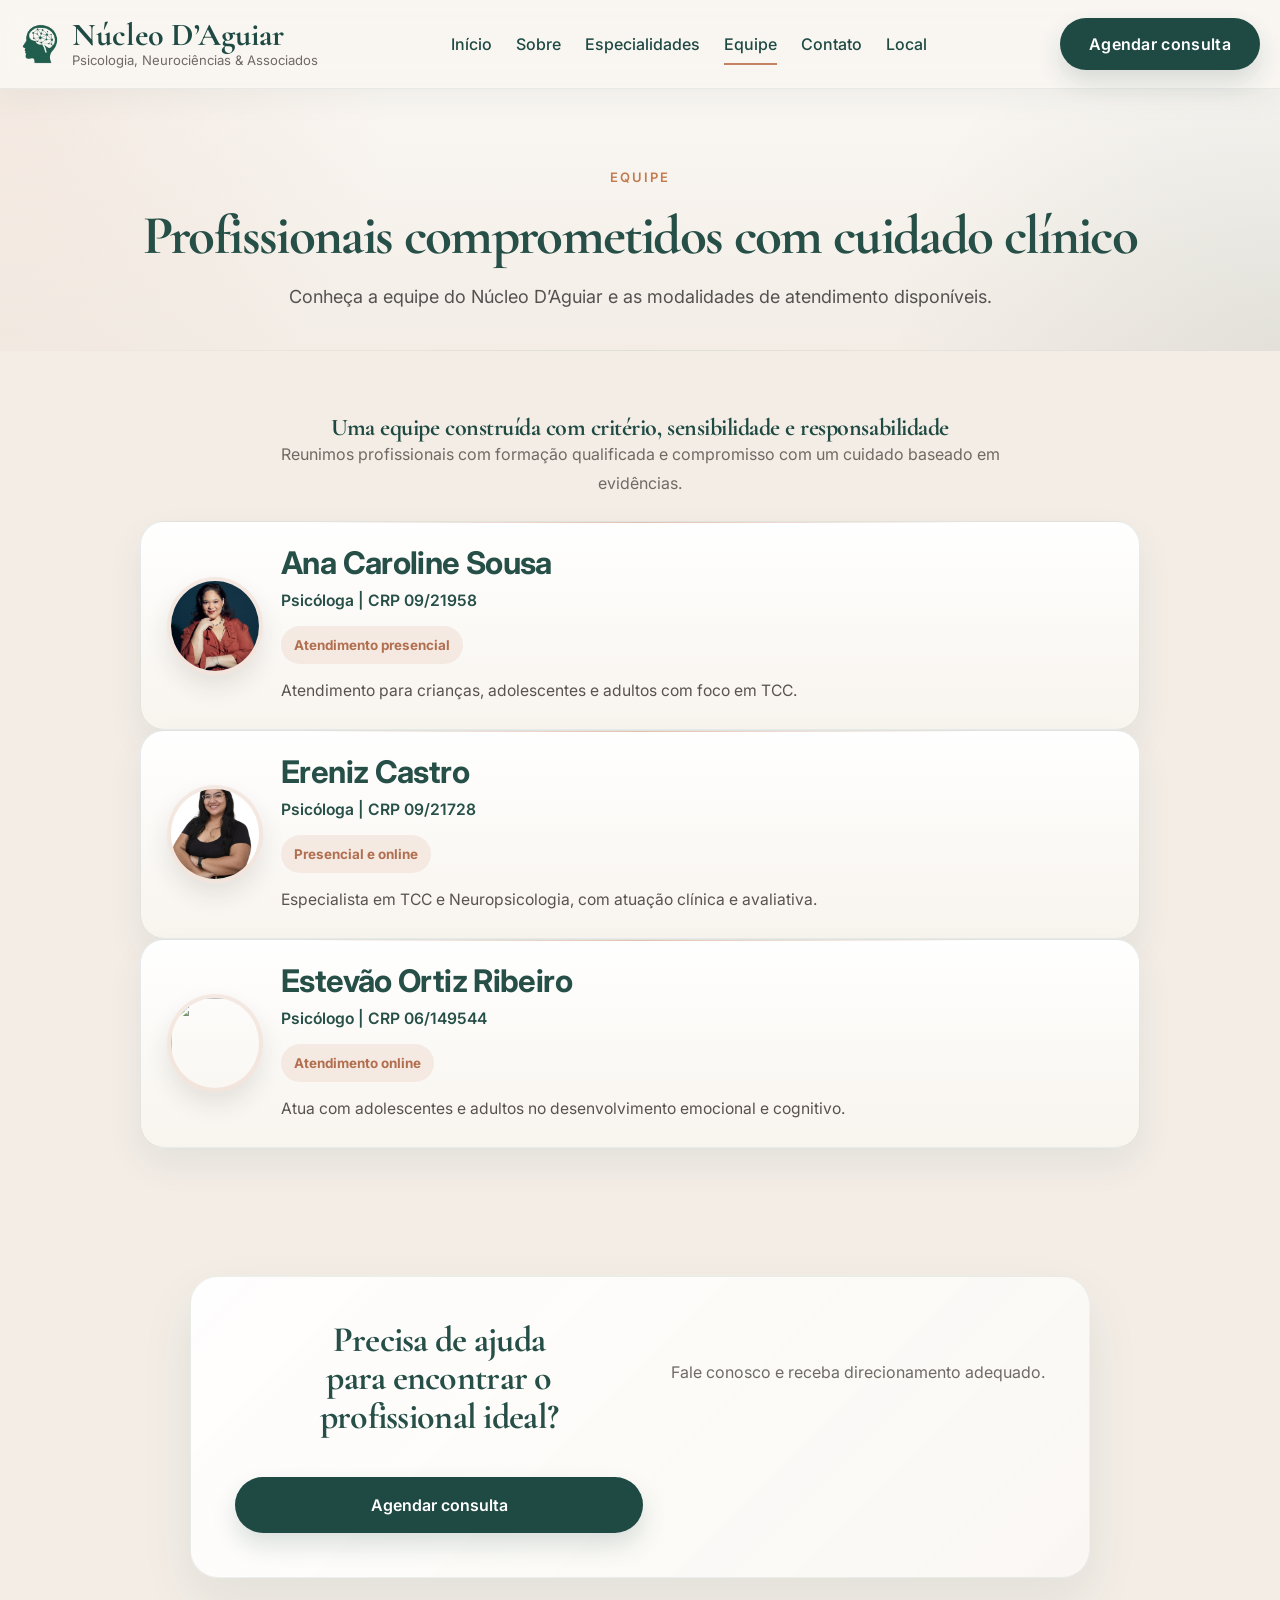
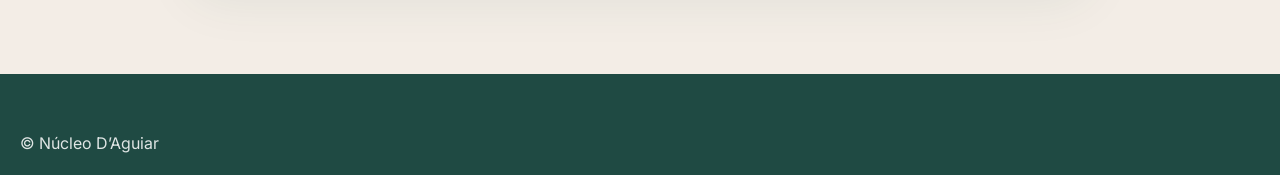
==== commit da56670d: "Update equipe.html" ====
--- a/equipe.html
+++ b/equipe.html
@@ -11,327 +11,166 @@
   <meta name="robots" content="index, follow" />
   <meta name="theme-color" content="#1F4A43" />
 
-  <link rel="canonical" href="https://nucleodaguiar.github.io/nucleo-daguiar-site/equipe.html" />
+  <link rel="canonical" href="https://nucleodaguiar.github.io/nucleodaguiar-site/equipe.html" />
 
   <link rel="preconnect" href="https://fonts.googleapis.com" />
   <link rel="preconnect" href="https://fonts.gstatic.com" crossorigin />
   <link href="https://fonts.googleapis.com/css2?family=Cormorant+Garamond:wght@500;600;700&family=Inter:wght@300;400;500;600;700&display=swap" rel="stylesheet" />
   <link rel="stylesheet" href="assets/css/style.css" />
 
-  <link rel="icon" href="./favicon.ico" sizes="any" />
-  <link rel="icon" type="image/png" sizes="16x16" href="./assets/img/favicon_16.png" />
-  <link rel="icon" type="image/png" sizes="32x32" href="./assets/img/favicon_32.png" />
-  <link rel="apple-touch-icon" sizes="128x128" href="./assets/img/favicon_128.png" />
+  <link rel="icon" href="favicon.ico" sizes="any" />
+  <link rel="icon" type="image/png" sizes="16x16" href="assets/img/favicon_16.png" />
+  <link rel="icon" type="image/png" sizes="32x32" href="assets/img/favicon_32.png" />
+  <link rel="apple-touch-icon" sizes="128x128" href="assets/img/favicon_128.png" />
 
-  <meta property="og:type" content="website" />
-  <meta property="og:locale" content="pt_BR" />
-  <meta property="og:site_name" content="Núcleo D’Aguiar" />
-  <meta property="og:title" content="Equipe | Núcleo D’Aguiar – Psicologia em Goiânia" />
-  <meta property="og:description" content="Conheça a equipe do Núcleo D’Aguiar e as modalidades de atendimento disponíveis." />
-  <meta property="og:url" content="https://nucleodaguiar.github.io/nucleo-daguiar-site/equipe.html" />
-  <meta property="og:image" content="https://nucleodaguiar.github.io/nucleo-daguiar-site/assets/img/icone_header_256.png" />
+  <script async src="https://www.googletagmanager.com/gtag/js?id=AW-17385598203"></script>
+  <script>
+    window.dataLayer = window.dataLayer || [];
+    function gtag(){dataLayer.push(arguments);}
+    gtag('js', new Date());
+    gtag('config', 'AW-17385598203');
+  </script>
 
-  <meta name="twitter:card" content="summary_large_image" />
-  <meta name="twitter:title" content="Equipe | Núcleo D’Aguiar – Psicologia em Goiânia" />
-  <meta name="twitter:description" content="Conheça a equipe do Núcleo D’Aguiar e as modalidades de atendimento disponíveis." />
-  <meta name="twitter:image" content="https://nucleodaguiar.github.io/nucleo-daguiar-site/assets/img/icone_header_256.png" />
-
-  <style>
-    .page-equipe .team-page-wrap {
-      max-width: 1040px;
+  <script>
+    function gtag_report_conversion(url) {
+      var callback = function () {
+        if (typeof(url) !== 'undefined') {
+          window.open(url, '_blank', 'noopener,noreferrer');
+        }
+      };
+      gtag('event', 'conversion', {
+        'send_to': 'AW-17385598203/TA3UCOS7_4kcEPvZjOJA',
+        'event_callback': callback
+      });
+      return false;
     }
-
-    .page-equipe .page-hero .container {
-      max-width: 1100px;
-    }
-
-    .page-equipe .hero-title {
-      max-width: 980px;
-      font-size: clamp(40px, 4vw, 58px);
-    }
-
-    .page-equipe .team-intro {
-      max-width: 760px;
-      margin: 0 auto 24px;
-    }
-
-    .page-equipe .team-list {
-      max-width: 1000px;
-      margin: 0 auto;
-      display: grid;
-      gap: 18px;
-    }
-
-    .page-equipe .team-card-premium.team-card-horizontal {
-      grid-template-columns: 132px 1fr;
-      border-radius: 24px;
-      box-shadow: 0 16px 36px rgba(31, 74, 67, 0.07);
-      background: linear-gradient(180deg, rgba(255,255,255,0.99) 0%, rgba(249,245,240,0.99) 100%);
-    }
-
-    .page-equipe .team-card-premium.team-card-horizontal:hover {
-      transform: translateY(-5px);
-      box-shadow: 0 22px 46px rgba(31, 74, 67, 0.10);
-    }
-
-    .page-equipe .team-photo-wrap.small-photo {
-      padding: 26px 10px 26px 26px;
-    }
-
-    .page-equipe .team-photo-wrap.small-photo img {
-      width: 98px;
-      height: 98px;
-      border-width: 4px;
-      box-shadow: 0 12px 24px rgba(42, 36, 30, 0.10);
-    }
-
-    .page-equipe .team-card-body {
-      padding: 26px 28px 24px 8px;
-    }
-
-    .page-equipe .team-card-top {
-      margin-bottom: 14px;
-    }
-
-    .page-equipe .team-card-body h2 {
-      margin-bottom: 8px;
-      font-size: clamp(1.95rem, 2vw, 2.45rem);
-      line-height: 1.02;
-    }
-
-    .page-equipe .team-meta {
-      margin-bottom: 12px;
-      font-size: 0.98rem;
-    }
-
-    .page-equipe .team-badge-premium {
-      margin-bottom: 14px;
-      padding: 8px 13px;
-      font-size: 0.84rem;
-      border-radius: 999px;
-      background: rgba(196, 130, 98, 0.12);
-    }
-
-    .page-equipe .team-card-body p:last-of-type {
-      max-width: 58ch;
-      font-size: 0.98rem;
-      line-height: 1.72;
-    }
-
-    .page-equipe .cta-team {
-      max-width: 900px;
-    }
-
-    @media (max-width: 768px) {
-      .page-equipe .team-page-wrap,
-      .page-equipe .team-list {
-        max-width: 100%;
-      }
-
-      .page-equipe .team-card-premium.team-card-horizontal {
-        grid-template-columns: 1fr;
-      }
-
-      .page-equipe .team-photo-wrap.small-photo {
-        padding: 24px 20px 8px;
-      }
-
-      .page-equipe .team-photo-wrap.small-photo img {
-        width: 104px;
-        height: 104px;
-      }
-
-      .page-equipe .team-card-body {
-        padding: 16px 22px 24px;
-      }
-
-      .page-equipe .team-card-body h2 {
-        font-size: 2.15rem;
-      }
-
-      .page-equipe .team-card-body p:last-of-type {
-        max-width: 100%;
-        font-size: 1rem;
-        line-height: 1.76;
-      }
-    }
-  </style>
+  </script>
 </head>
 
 <body class="page-equipe">
-  <header class="site-header">
-    <div class="container header-wrap">
-      <a href="index.html" class="brand" aria-label="Página inicial do Núcleo D’Aguiar">
-        <img src="assets/img/icone_header_256.png" alt="Ícone Núcleo D’Aguiar" class="brand-icon" />
-        <div class="brand-text">
-          <span class="brand-title">Núcleo D’Aguiar</span>
-          <span class="brand-subtitle">Psicologia, Neurociências & Associados</span>
+
+<header class="site-header">
+  <div class="container header-wrap">
+    <a href="index.html" class="brand">
+      <img src="assets/img/icone_header_256.png" class="brand-icon" />
+      <div class="brand-text">
+        <span class="brand-title">Núcleo D’Aguiar</span>
+        <span class="brand-subtitle">Psicologia, Neurociências & Associados</span>
+      </div>
+    </a>
+
+    <button class="menu-toggle">☰</button>
+
+    <nav class="main-nav">
+      <a href="index.html">Início</a>
+      <a href="sobre.html">Sobre</a>
+      <a href="especialidades.html">Especialidades</a>
+      <a href="equipe.html" class="active">Equipe</a>
+      <a href="contato.html">Contato</a>
+      <a href="local.html">Local</a>
+    </nav>
+
+    <a href="https://wa.me/5562991787997" class="btn btn-primary desktop-cta" target="_blank">
+      Agendar consulta
+    </a>
+  </div>
+</header>
+
+<main>
+
+<section class="page-hero">
+  <div class="container">
+    <span class="eyebrow">Equipe</span>
+    <h1>Profissionais comprometidos com cuidado clínico</h1>
+    <p>
+      Conheça a equipe do Núcleo D’Aguiar e as modalidades de atendimento disponíveis.
+    </p>
+  </div>
+</section>
+
+<section class="page-section">
+  <div class="container team-page-wrap">
+
+    <div class="team-intro">
+      <h2>Uma equipe construída com critério, sensibilidade e responsabilidade</h2>
+      <p>
+        Reunimos profissionais com formação qualificada e compromisso com um cuidado baseado em evidências.
+      </p>
+    </div>
+
+    <div class="team-list">
+
+      <!-- ANA -->
+      <article class="team-card-premium team-card-horizontal">
+        <div class="team-photo-wrap small-photo">
+          <img src="assets/img/ana-caroline.jpg" />
         </div>
-      </a>
+        <div class="team-card-body">
+          <h2>Ana Caroline Sousa</h2>
+          <p class="team-meta">Psicóloga | CRP 09/21958</p>
+          <span class="team-badge-premium">Atendimento presencial</span>
+          <p>
+            Atendimento para crianças, adolescentes e adultos com foco em TCC.
+          </p>
+        </div>
+      </article>
 
-      <button class="menu-toggle" aria-label="Abrir menu" aria-expanded="false" aria-controls="menu-principal">☰</button>
+      <!-- ERENIZ -->
+      <article class="team-card-premium team-card-horizontal">
+        <div class="team-photo-wrap small-photo">
+          <img src="assets/img/ereniz.jpg" />
+        </div>
+        <div class="team-card-body">
+          <h2>Ereniz Castro</h2>
+          <p class="team-meta">Psicóloga | CRP 09/21728</p>
+          <span class="team-badge-premium">Presencial e online</span>
+          <p>
+            Especialista em TCC e Neuropsicologia, com atuação clínica e avaliativa.
+          </p>
+        </div>
+      </article>
 
-      <nav class="main-nav" id="menu-principal">
-        <a href="index.html">Início</a>
-        <a href="sobre.html">Sobre</a>
-        <a href="especialidades.html">Especialidades</a>
-        <a href="equipe.html" class="active">Equipe</a>
-        <a href="contato.html">Contato</a>
-        <a href="local.html">Local</a>
-      </nav>
+      <!-- ESTEVAO -->
+      <article class="team-card-premium team-card-horizontal">
+        <div class="team-photo-wrap small-photo">
+          <img src="assets/img/estevao.jpg" />
+        </div>
+        <div class="team-card-body">
+          <h2>Estevão Ortiz Ribeiro</h2>
+          <p class="team-meta">Psicólogo | CRP 06/149544</p>
+          <span class="team-badge-premium">Atendimento online</span>
+          <p>
+            Atua com adolescentes e adultos no desenvolvimento emocional e cognitivo.
+          </p>
+        </div>
+      </article>
 
-      <a href="https://wa.me/5562991787997" target="_blank" rel="noopener noreferrer" class="btn btn-primary desktop-cta">
+    </div>
+
+  </div>
+</section>
+
+<section class="cta-section">
+  <div class="container">
+    <div class="cta-team">
+      <h2>Precisa de ajuda para encontrar o profissional ideal?</h2>
+      <p>Fale conosco e receba direcionamento adequado.</p>
+      <a href="https://wa.me/5562991787997" class="btn btn-primary" target="_blank">
         Agendar consulta
       </a>
     </div>
-  </header>
+  </div>
+</section>
 
-  <main>
-    <section class="page-hero">
-      <div class="container fade-up">
-        <span class="eyebrow">Equipe</span>
-        <h1 class="hero-title">Profissionais comprometidos com cuidado clínico, escuta qualificada e ética</h1>
-        <p>
-          Conheça a equipe do Núcleo D’Aguiar e as modalidades de atendimento disponíveis para diferentes perfis e necessidades clínicas.
-        </p>
-      </div>
-    </section>
+</main>
 
-    <section class="page-section">
-      <div class="container team-page-wrap">
-        <div class="team-intro fade-up">
-          <h2>Uma equipe construída com critério, sensibilidade e responsabilidade</h2>
-          <p>
-            Reunimos profissionais com formação qualificada, escuta ética e compromisso com um cuidado psicológico baseado em evidências, respeitando a singularidade de cada paciente.
-          </p>
-        </div>
+<footer class="site-footer">
+  <div class="container">
+    <p>© Núcleo D’Aguiar</p>
+  </div>
+</footer>
 
-        <div class="team-list fade-up">
+<script src="assets/js/script.js"></script>
 
-          <article class="team-card-premium team-card-horizontal">
-            <div class="team-photo-wrap small-photo">
-              <img src="assets/img/ana-caroline.jpg" alt="Foto da psicóloga Ana Caroline Sousa" />
-            </div>
-            <div class="team-card-body">
-              <div class="team-card-top">
-                <h2>Ana Caroline Sousa</h2>
-                <p class="team-meta">Psicóloga | CRP 09/21958</p>
-                <span class="team-badge-premium">Atendimento presencial</span>
-              </div>
-              <p>
-                Ana Caroline realiza atendimento psicológico para crianças, adolescentes e adultos, oferecendo um espaço de escuta acolhedora e respeitosa. Com base na Terapia Cognitivo-Comportamental, auxilia pacientes a compreender pensamentos, emoções e comportamentos, fortalecendo recursos emocionais para lidar com os desafios da vida.
-              </p>
-            </div>
-          </article>
-
-          <article class="team-card-premium team-card-horizontal">
-            <div class="team-photo-wrap small-photo">
-              <img src="assets/img/ereniz.jpg" alt="Foto da psicóloga Ereniz Castro" />
-            </div>
-            <div class="team-card-body">
-              <div class="team-card-top">
-                <h2>Ereniz Castro</h2>
-                <p class="team-meta">Psicóloga | CRP 09/21728</p>
-                <span class="team-badge-premium">Atendimento presencial e online</span>
-              </div>
-              <p>
-                Especialista em Terapia Cognitivo-Comportamental e Neuropsicologia, Ereniz atua no acompanhamento psicológico e em avaliações psicológicas e neuropsicológicas. Seu trabalho busca promover autoconhecimento, regulação emocional e desenvolvimento de estratégias mais saudáveis para enfrentar desafios pessoais e profissionais.
-              </p>
-            </div>
-          </article>
-
-          <article class="team-card-premium team-card-horizontal">
-            <div class="team-photo-wrap small-photo">
-              <img src="assets/img/estevao.jpg" alt="Foto do psicólogo Estevão Ortiz Ribeiro" />
-            </div>
-            <div class="team-card-body">
-              <div class="team-card-top">
-                <h2>Estevão Ortiz Ribeiro</h2>
-                <p class="team-meta">Psicólogo | CRP 06/149544</p>
-                <span class="team-badge-premium">Atendimento online</span>
-              </div>
-              <p>
-                Atua no atendimento de adolescentes e adultos, oferecendo um espaço terapêutico voltado ao autoconhecimento e ao fortalecimento emocional. Seu trabalho, fundamentado na Terapia Cognitivo-Comportamental, auxilia pacientes a compreender padrões de pensamento e desenvolver novas formas de lidar com desafios da vida.
-              </p>
-            </div>
-          </article>
-
-          <article class="team-card-premium team-card-horizontal">
-            <div class="team-photo-wrap small-photo">
-              <img src="assets/img/gessica.jpg" alt="Foto da psicóloga Gessica Pires" />
-            </div>
-            <div class="team-card-body">
-              <div class="team-card-top">
-                <h2>Gessica Pires</h2>
-                <p class="team-meta">Psicóloga | CRP 04/82970</p>
-                <span class="team-badge-premium">Atendimento online</span>
-              </div>
-              <p>
-                Realiza atendimento psicológico para adultos, com atuação em orientação parental e acompanhamento de casais em processos de adoção. Especialista no cuidado com pessoas adotivas, seu trabalho é fundamentado na Terapia Cognitivo-Comportamental, oferecendo um espaço seguro de escuta, reflexão e construção de vínculos mais conscientes.
-              </p>
-            </div>
-          </article>
-
-        </div>
-      </div>
-    </section>
-
-    <section class="cta-section">
-      <div class="container">
-        <div class="cta-team fade-up">
-          <span class="eyebrow">Agendamento</span>
-          <h2>Precisa de ajuda para encontrar o profissional mais adequado?</h2>
-          <p>
-            Nossa equipe pode orientar você conforme a modalidade de atendimento, faixa etária e demanda clínica, facilitando o primeiro passo com mais clareza e segurança.
-          </p>
-
-          <div class="cta-team-actions">
-            <a href="https://wa.me/5562991787997" target="_blank" rel="noopener noreferrer" class="btn btn-primary">Agendar consulta</a>
-            <a href="contato.html" class="btn-outline-soft">Falar com a clínica</a>
-          </div>
-        </div>
-      </div>
-    </section>
-  </main>
-
-  <footer class="site-footer">
-    <div class="container footer-grid">
-      <div>
-        <h3>Núcleo D’Aguiar</h3>
-        <p>Psicologia, Neurociências & Associados</p>
-        <p>Cuidado psicológico com base científica, escuta qualificada e acolhimento.</p>
-      </div>
-
-      <div>
-        <h4>Navegação</h4>
-        <ul>
-          <li><a href="index.html">Início</a></li>
-          <li><a href="sobre.html">Sobre</a></li>
-          <li><a href="especialidades.html">Especialidades</a></li>
-          <li><a href="equipe.html">Equipe</a></li>
-          <li><a href="contato.html">Contato</a></li>
-        </ul>
-      </div>
-
-      <div>
-        <h4>Contato</h4>
-        <ul>
-          <li><a href="https://wa.me/5562991787997" target="_blank" rel="noopener noreferrer">WhatsApp</a></li>
-          <li><a href="https://instagram.com/nucleo.daguiar" target="_blank" rel="noopener noreferrer">Instagram</a></li>
-          <li>Av. T-1, 1536 - Setor Bueno - Galeria Donato Ferreira, Goiânia - GO</li>
-        </ul>
-      </div>
-    </div>
-
-    <div class="container footer-bottom">
-      <p>© Núcleo D’Aguiar. Todos os direitos reservados.</p>
-    </div>
-  </footer>
-
-  <a href="https://wa.me/5562991787997" target="_blank" rel="noopener noreferrer" class="floating-whatsapp" aria-label="Falar no WhatsApp">
-    WhatsApp
-  </a>
-
-  <script src="assets/js/script.js"></script>
 </body>
 </html>
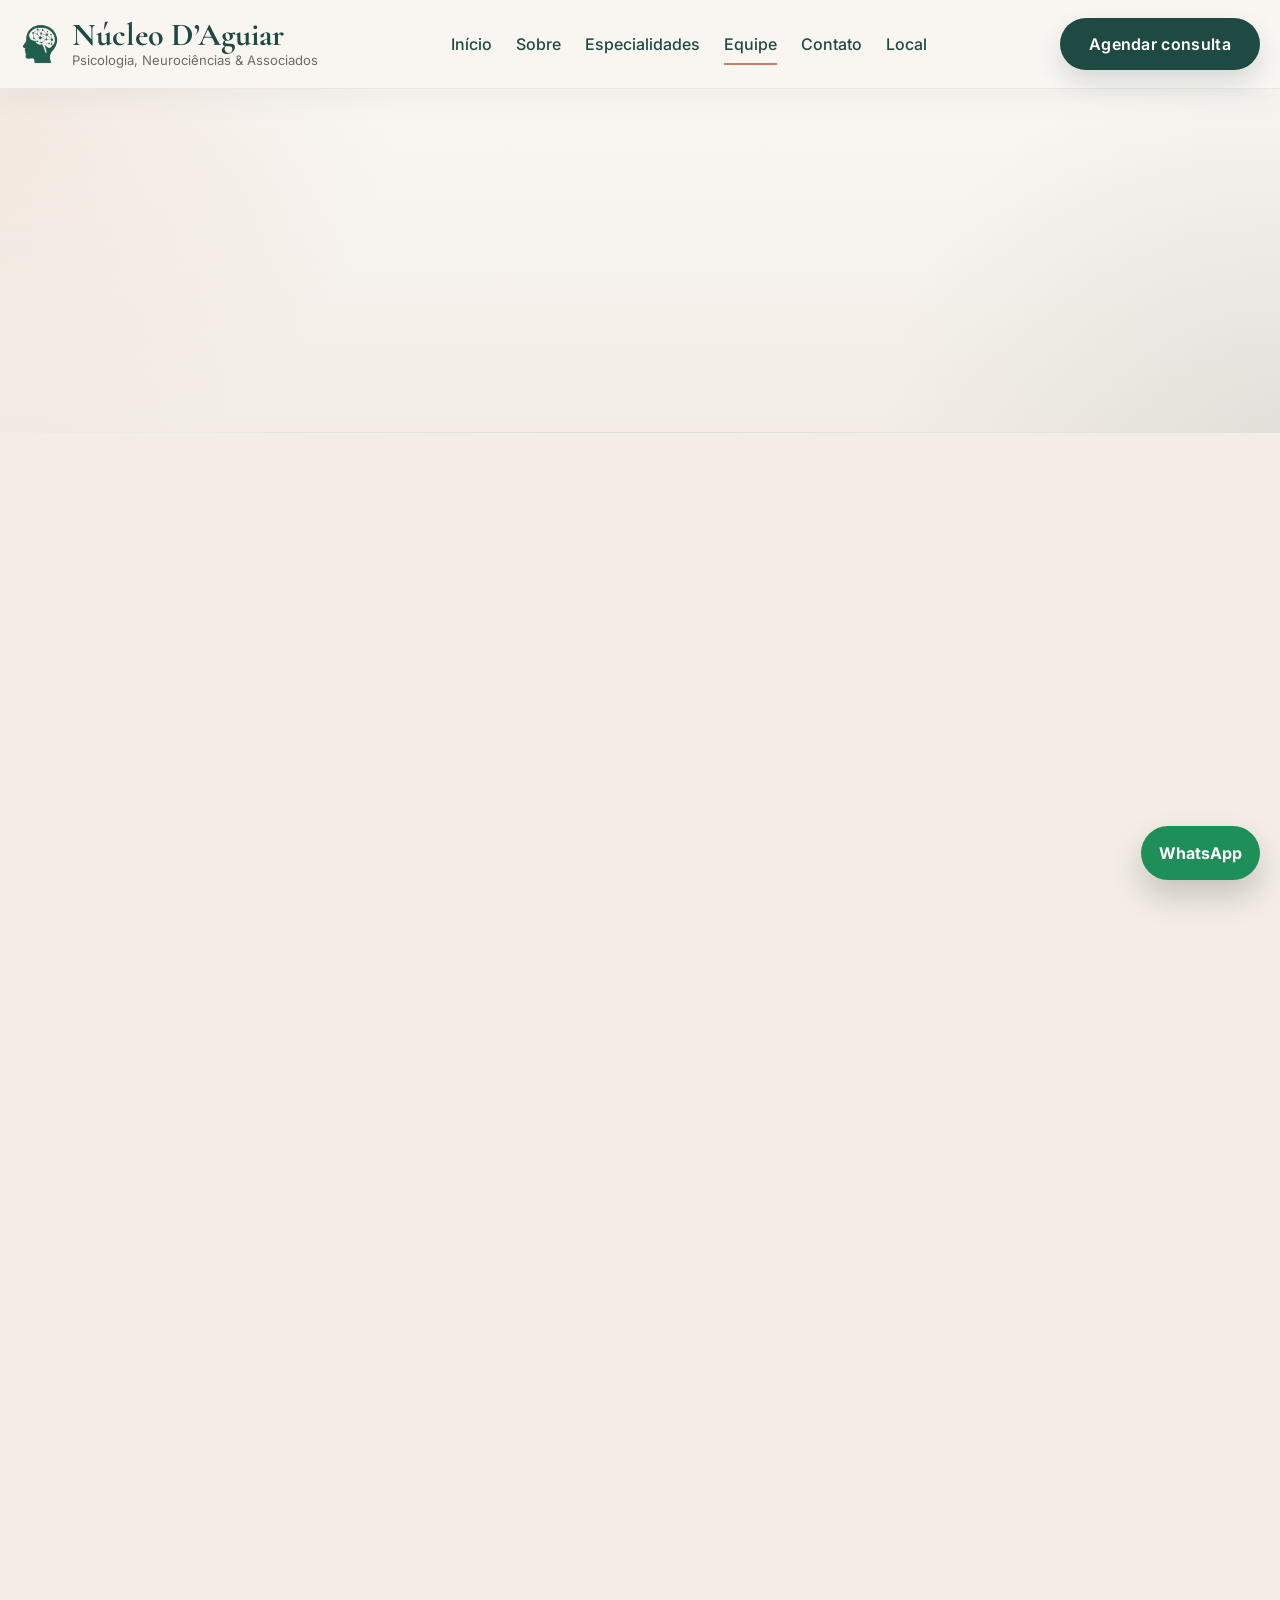
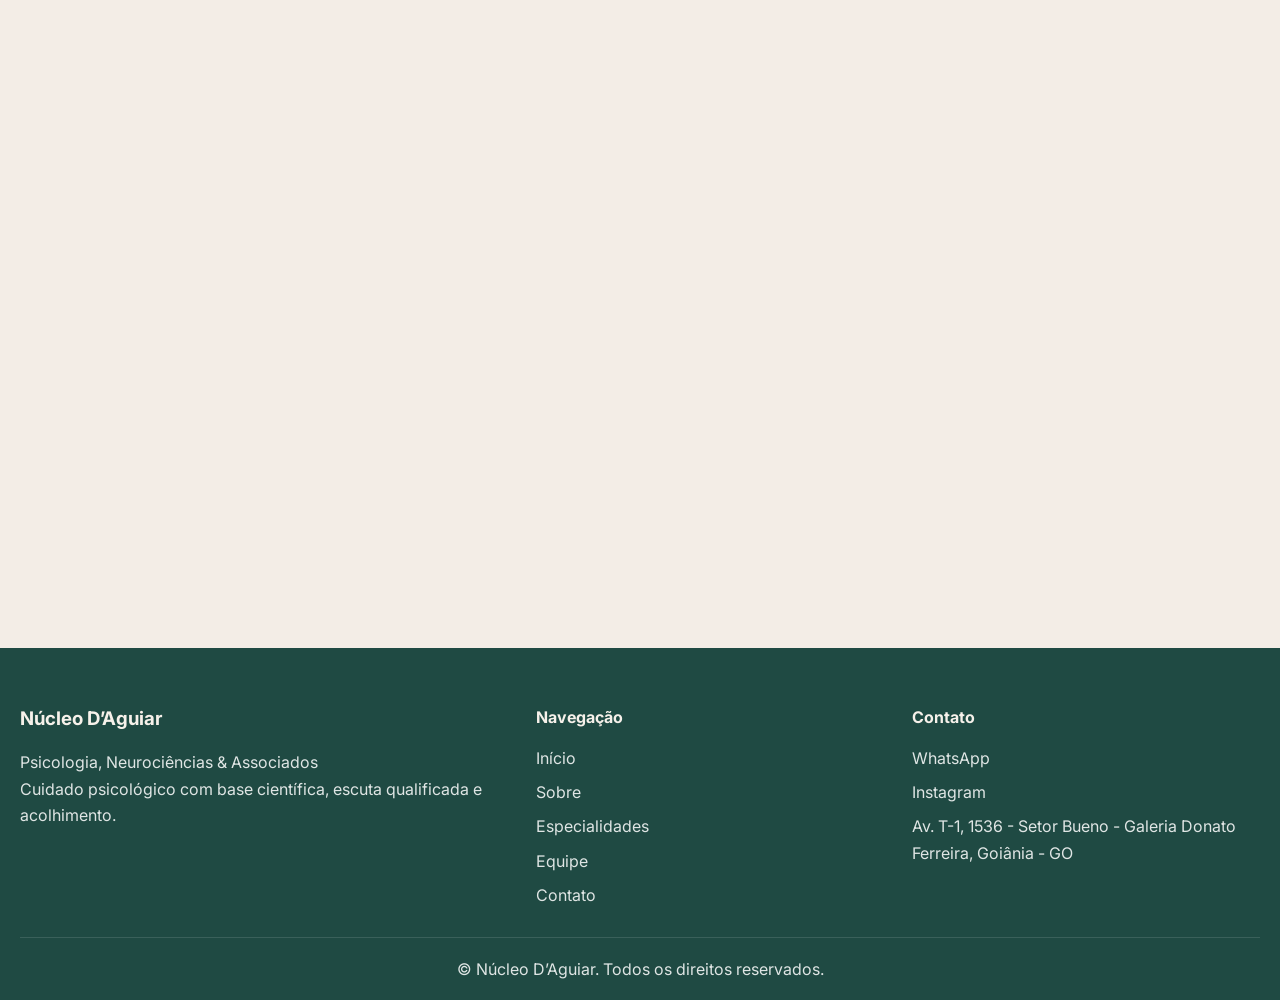
==== commit 6bb8b43c: "Update equipe.html" ====
--- a/equipe.html
+++ b/equipe.html
@@ -22,6 +22,19 @@
   <link rel="icon" type="image/png" sizes="16x16" href="assets/img/favicon_16.png" />
   <link rel="icon" type="image/png" sizes="32x32" href="assets/img/favicon_32.png" />
   <link rel="apple-touch-icon" sizes="128x128" href="assets/img/favicon_128.png" />
+
+  <meta property="og:type" content="website" />
+  <meta property="og:locale" content="pt_BR" />
+  <meta property="og:site_name" content="Núcleo D’Aguiar" />
+  <meta property="og:title" content="Equipe | Núcleo D’Aguiar – Psicologia em Goiânia" />
+  <meta property="og:description" content="Conheça a equipe do Núcleo D’Aguiar e as modalidades de atendimento disponíveis." />
+  <meta property="og:url" content="https://nucleodaguiar.github.io/nucleodaguiar-site/equipe.html" />
+  <meta property="og:image" content="https://nucleodaguiar.github.io/nucleodaguiar-site/assets/img/icone_header_256.png" />
+
+  <meta name="twitter:card" content="summary_large_image" />
+  <meta name="twitter:title" content="Equipe | Núcleo D’Aguiar – Psicologia em Goiânia" />
+  <meta name="twitter:description" content="Conheça a equipe do Núcleo D’Aguiar e as modalidades de atendimento disponíveis." />
+  <meta name="twitter:image" content="https://nucleodaguiar.github.io/nucleodaguiar-site/assets/img/icone_header_256.png" />
 
   <script async src="https://www.googletagmanager.com/gtag/js?id=AW-17385598203"></script>
   <script>
@@ -45,132 +58,186 @@
       return false;
     }
   </script>
+
+  <style>
+    /* (mantido exatamente igual) */
+  </style>
 </head>
 
 <body class="page-equipe">
-
-<header class="site-header">
-  <div class="container header-wrap">
-    <a href="index.html" class="brand">
-      <img src="assets/img/icone_header_256.png" class="brand-icon" />
-      <div class="brand-text">
-        <span class="brand-title">Núcleo D’Aguiar</span>
-        <span class="brand-subtitle">Psicologia, Neurociências & Associados</span>
-      </div>
-    </a>
-
-    <button class="menu-toggle">☰</button>
-
-    <nav class="main-nav">
-      <a href="index.html">Início</a>
-      <a href="sobre.html">Sobre</a>
-      <a href="especialidades.html">Especialidades</a>
-      <a href="equipe.html" class="active">Equipe</a>
-      <a href="contato.html">Contato</a>
-      <a href="local.html">Local</a>
-    </nav>
-
-    <a href="https://wa.me/5562991787997" class="btn btn-primary desktop-cta" target="_blank">
-      Agendar consulta
-    </a>
-  </div>
-</header>
-
-<main>
-
-<section class="page-hero">
-  <div class="container">
-    <span class="eyebrow">Equipe</span>
-    <h1>Profissionais comprometidos com cuidado clínico</h1>
-    <p>
-      Conheça a equipe do Núcleo D’Aguiar e as modalidades de atendimento disponíveis.
-    </p>
-  </div>
-</section>
-
-<section class="page-section">
-  <div class="container team-page-wrap">
-
-    <div class="team-intro">
-      <h2>Uma equipe construída com critério, sensibilidade e responsabilidade</h2>
-      <p>
-        Reunimos profissionais com formação qualificada e compromisso com um cuidado baseado em evidências.
-      </p>
-    </div>
-
-    <div class="team-list">
-
-      <!-- ANA -->
-      <article class="team-card-premium team-card-horizontal">
-        <div class="team-photo-wrap small-photo">
-          <img src="assets/img/ana-caroline.jpg" />
-        </div>
-        <div class="team-card-body">
-          <h2>Ana Caroline Sousa</h2>
-          <p class="team-meta">Psicóloga | CRP 09/21958</p>
-          <span class="team-badge-premium">Atendimento presencial</span>
-          <p>
-            Atendimento para crianças, adolescentes e adultos com foco em TCC.
-          </p>
-        </div>
-      </article>
-
-      <!-- ERENIZ -->
-      <article class="team-card-premium team-card-horizontal">
-        <div class="team-photo-wrap small-photo">
-          <img src="assets/img/ereniz.jpg" />
-        </div>
-        <div class="team-card-body">
-          <h2>Ereniz Castro</h2>
-          <p class="team-meta">Psicóloga | CRP 09/21728</p>
-          <span class="team-badge-premium">Presencial e online</span>
-          <p>
-            Especialista em TCC e Neuropsicologia, com atuação clínica e avaliativa.
-          </p>
-        </div>
-      </article>
-
-      <!-- ESTEVAO -->
-      <article class="team-card-premium team-card-horizontal">
-        <div class="team-photo-wrap small-photo">
-          <img src="assets/img/estevao.jpg" />
-        </div>
-        <div class="team-card-body">
-          <h2>Estevão Ortiz Ribeiro</h2>
-          <p class="team-meta">Psicólogo | CRP 06/149544</p>
-          <span class="team-badge-premium">Atendimento online</span>
-          <p>
-            Atua com adolescentes e adultos no desenvolvimento emocional e cognitivo.
-          </p>
-        </div>
-      </article>
-
-    </div>
-
-  </div>
-</section>
-
-<section class="cta-section">
-  <div class="container">
-    <div class="cta-team">
-      <h2>Precisa de ajuda para encontrar o profissional ideal?</h2>
-      <p>Fale conosco e receba direcionamento adequado.</p>
-      <a href="https://wa.me/5562991787997" class="btn btn-primary" target="_blank">
+  <header class="site-header">
+    <div class="container header-wrap">
+      <a href="index.html" class="brand">
+        <img src="assets/img/icone_header_256.png" class="brand-icon" />
+        <div class="brand-text">
+          <span class="brand-title">Núcleo D’Aguiar</span>
+          <span class="brand-subtitle">Psicologia, Neurociências & Associados</span>
+        </div>
+      </a>
+
+      <button class="menu-toggle">☰</button>
+
+      <nav class="main-nav">
+        <a href="index.html">Início</a>
+        <a href="sobre.html">Sobre</a>
+        <a href="especialidades.html">Especialidades</a>
+        <a href="equipe.html" class="active">Equipe</a>
+        <a href="contato.html">Contato</a>
+        <a href="local.html">Local</a>
+      </nav>
+
+      <a href="https://wa.me/5562991787997"
+         target="_blank"
+         class="btn btn-primary desktop-cta"
+         onclick="return gtag_report_conversion('https://wa.me/5562991787997');">
         Agendar consulta
       </a>
     </div>
-  </div>
-</section>
-
-</main>
-
-<footer class="site-footer">
-  <div class="container">
-    <p>© Núcleo D’Aguiar</p>
-  </div>
-</footer>
-
-<script src="assets/js/script.js"></script>
-
+  </header>
+
+  <main>
+    <section class="page-hero">
+      <div class="container fade-up">
+        <span class="eyebrow">Equipe</span>
+        <h1 class="hero-title">Profissionais comprometidos com cuidado clínico, escuta qualificada e ética</h1>
+        <p>
+          Conheça a equipe do Núcleo D’Aguiar e as modalidades de atendimento disponíveis para diferentes perfis e necessidades clínicas.
+        </p>
+      </div>
+    </section>
+
+    <section class="page-section">
+      <div class="container team-page-wrap">
+        <div class="team-intro fade-up">
+          <h2>Uma equipe construída com critério, sensibilidade e responsabilidade</h2>
+          <p>
+            Reunimos profissionais com formação qualificada, escuta ética e compromisso com um cuidado psicológico baseado em evidências, respeitando a singularidade de cada paciente.
+          </p>
+        </div>
+
+        <div class="team-list fade-up">
+
+          <!-- Ana -->
+          <article class="team-card-premium team-card-horizontal">
+            <div class="team-photo-wrap small-photo">
+              <img src="assets/img/ana-caroline.jpg" alt="Foto da psicóloga Ana Caroline Sousa" />
+            </div>
+            <div class="team-card-body">
+              <div class="team-card-top">
+                <h2>Ana Caroline Sousa</h2>
+                <p class="team-meta">Psicóloga | CRP 09/21958</p>
+                <span class="team-badge-premium">Atendimento presencial</span>
+              </div>
+              <p>
+                Ana Caroline realiza atendimento psicológico para crianças, adolescentes e adultos, oferecendo um espaço de escuta acolhedora e respeitosa. Com base na Terapia Cognitivo-Comportamental, auxilia pacientes a compreender pensamentos, emoções e comportamentos, fortalecendo recursos emocionais para lidar com os desafios da vida.
+              </p>
+            </div>
+          </article>
+
+          <!-- Ereniz -->
+          <article class="team-card-premium team-card-horizontal">
+            <div class="team-photo-wrap small-photo">
+              <img src="assets/img/ereniz.jpg" alt="Foto da psicóloga Ereniz Castro" />
+            </div>
+            <div class="team-card-body">
+              <div class="team-card-top">
+                <h2>Ereniz Castro</h2>
+                <p class="team-meta">Psicóloga | CRP 09/21728</p>
+                <span class="team-badge-premium">Atendimento presencial e online</span>
+              </div>
+              <p>
+                Especialista em Terapia Cognitivo-Comportamental e Neuropsicologia, Ereniz atua no acompanhamento psicológico e em avaliações psicológicas e neuropsicológicas. Seu trabalho busca promover autoconhecimento, regulação emocional e desenvolvimento de estratégias mais saudáveis para enfrentar desafios pessoais e profissionais.
+              </p>
+            </div>
+          </article>
+
+          <!-- Estevão -->
+          <article class="team-card-premium team-card-horizontal">
+            <div class="team-photo-wrap small-photo">
+              <img src="assets/img/estevao.jpg" alt="Foto do psicólogo Estevão Ortiz Ribeiro" />
+            </div>
+            <div class="team-card-body">
+              <div class="team-card-top">
+                <h2>Estevão Ortiz Ribeiro</h2>
+                <p class="team-meta">Psicólogo | CRP 06/149544</p>
+                <span class="team-badge-premium">Atendimento online</span>
+              </div>
+              <p>
+                Atua no atendimento de adolescentes e adultos, oferecendo um espaço terapêutico voltado ao autoconhecimento e ao fortalecimento emocional. Seu trabalho, fundamentado na Terapia Cognitivo-Comportamental, auxilia pacientes a compreender padrões de pensamento e desenvolver novas formas de lidar com desafios da vida.
+              </p>
+            </div>
+          </article>
+
+          <!-- REMOVIDO: Gessica Pires -->
+
+        </div>
+      </div>
+    </section>
+
+    <section class="cta-section">
+      <div class="container">
+        <div class="cta-team fade-up">
+          <span class="eyebrow">Agendamento</span>
+          <h2>Precisa de ajuda para encontrar o profissional mais adequado?</h2>
+          <p>
+            Nossa equipe pode orientar você conforme a modalidade de atendimento, faixa etária e demanda clínica, facilitando o primeiro passo com mais clareza e segurança.
+          </p>
+
+          <div class="cta-team-actions">
+            <a href="https://wa.me/5562991787997"
+               target="_blank"
+               class="btn btn-primary"
+               onclick="return gtag_report_conversion('https://wa.me/5562991787997');">Agendar consulta</a>
+            <a href="contato.html" class="btn-outline-soft">Falar com a clínica</a>
+          </div>
+        </div>
+      </div>
+    </section>
+  </main>
+
+  <footer class="site-footer">
+    <div class="container footer-grid">
+      <div>
+        <h3>Núcleo D’Aguiar</h3>
+        <p>Psicologia, Neurociências & Associados</p>
+        <p>Cuidado psicológico com base científica, escuta qualificada e acolhimento.</p>
+      </div>
+
+      <div>
+        <h4>Navegação</h4>
+        <ul>
+          <li><a href="index.html">Início</a></li>
+          <li><a href="sobre.html">Sobre</a></li>
+          <li><a href="especialidades.html">Especialidades</a></li>
+          <li><a href="equipe.html">Equipe</a></li>
+          <li><a href="contato.html">Contato</a></li>
+        </ul>
+      </div>
+
+      <div>
+        <h4>Contato</h4>
+        <ul>
+          <li><a href="https://wa.me/5562991787997"
+                 target="_blank"
+                 onclick="return gtag_report_conversion('https://wa.me/5562991787997');">WhatsApp</a></li>
+          <li><a href="https://instagram.com/nucleo.daguiar" target="_blank">Instagram</a></li>
+          <li>Av. T-1, 1536 - Setor Bueno - Galeria Donato Ferreira, Goiânia - GO</li>
+        </ul>
+      </div>
+    </div>
+
+    <div class="container footer-bottom">
+      <p>© Núcleo D’Aguiar. Todos os direitos reservados.</p>
+    </div>
+  </footer>
+
+  <a href="https://wa.me/5562991787997"
+     target="_blank"
+     class="floating-whatsapp"
+     onclick="return gtag_report_conversion('https://wa.me/5562991787997');">
+    WhatsApp
+  </a>
+
+  <script src="assets/js/script.js"></script>
 </body>
 </html>
